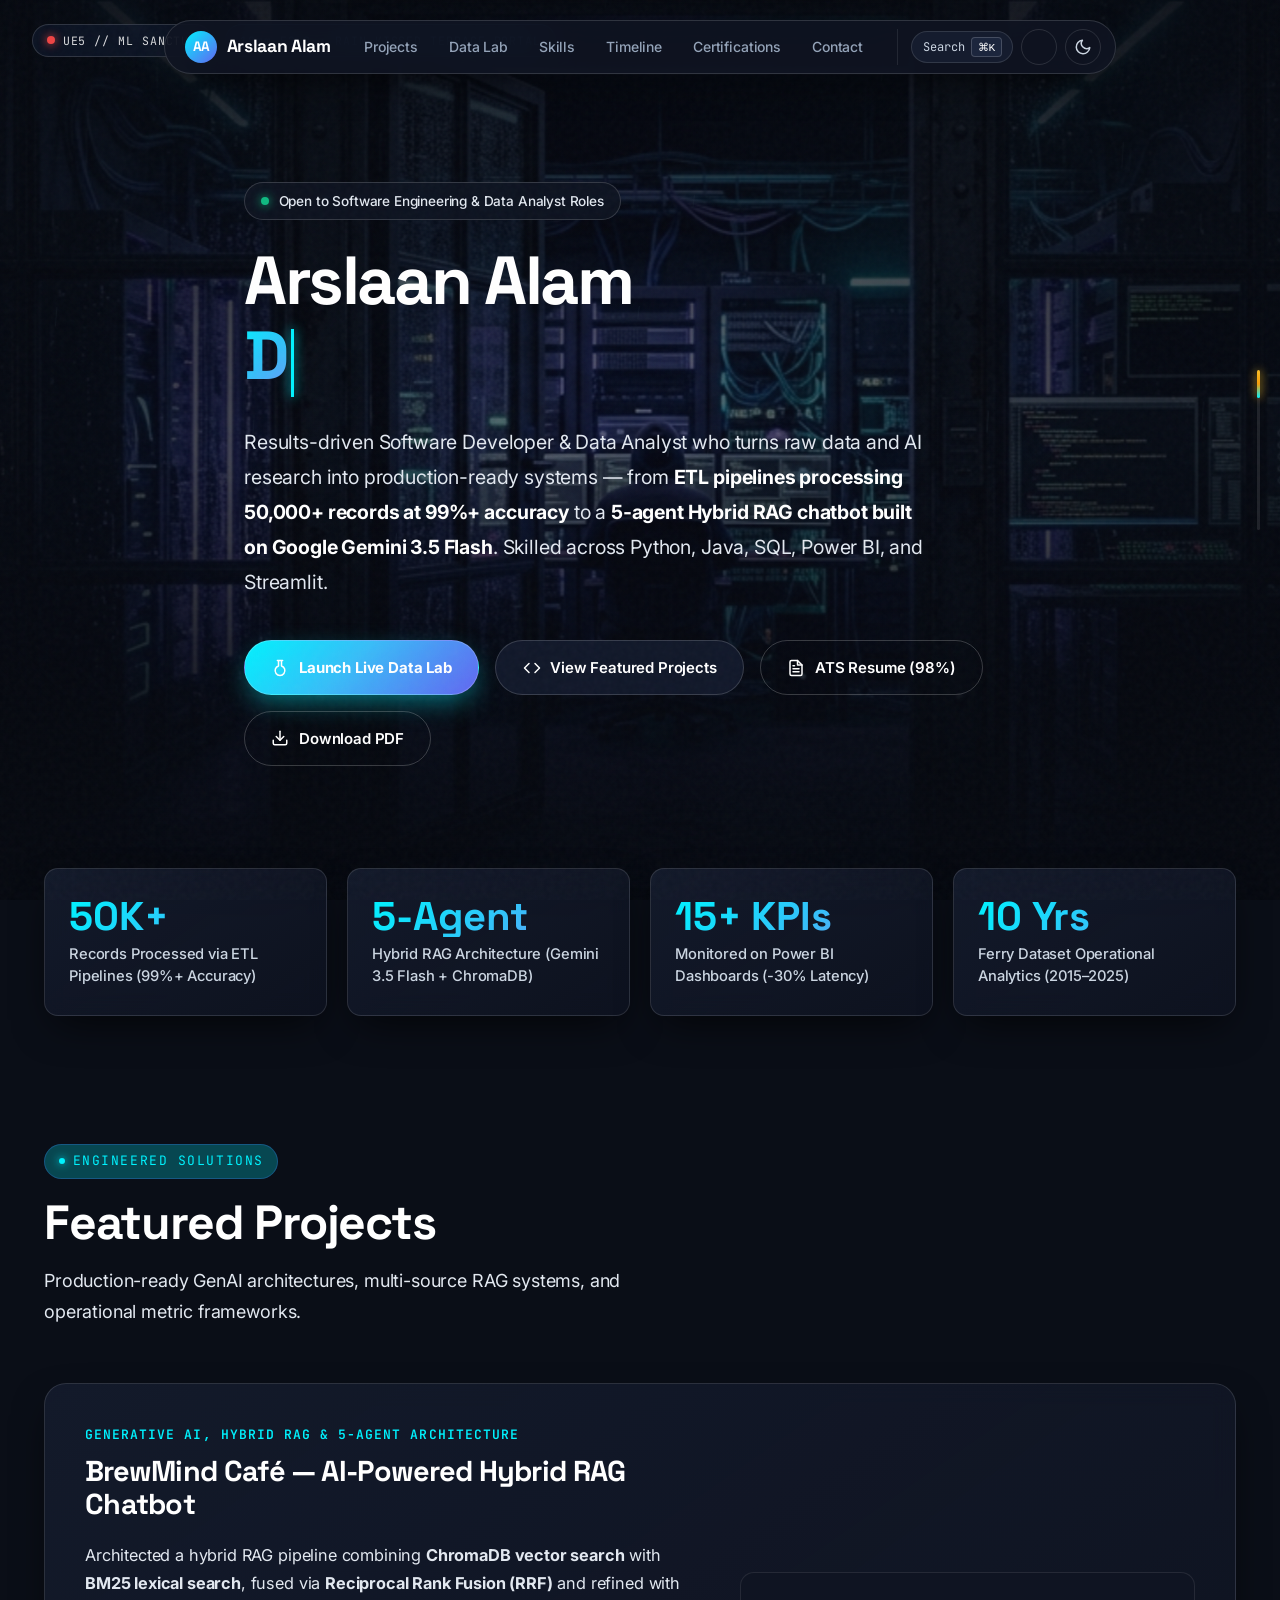
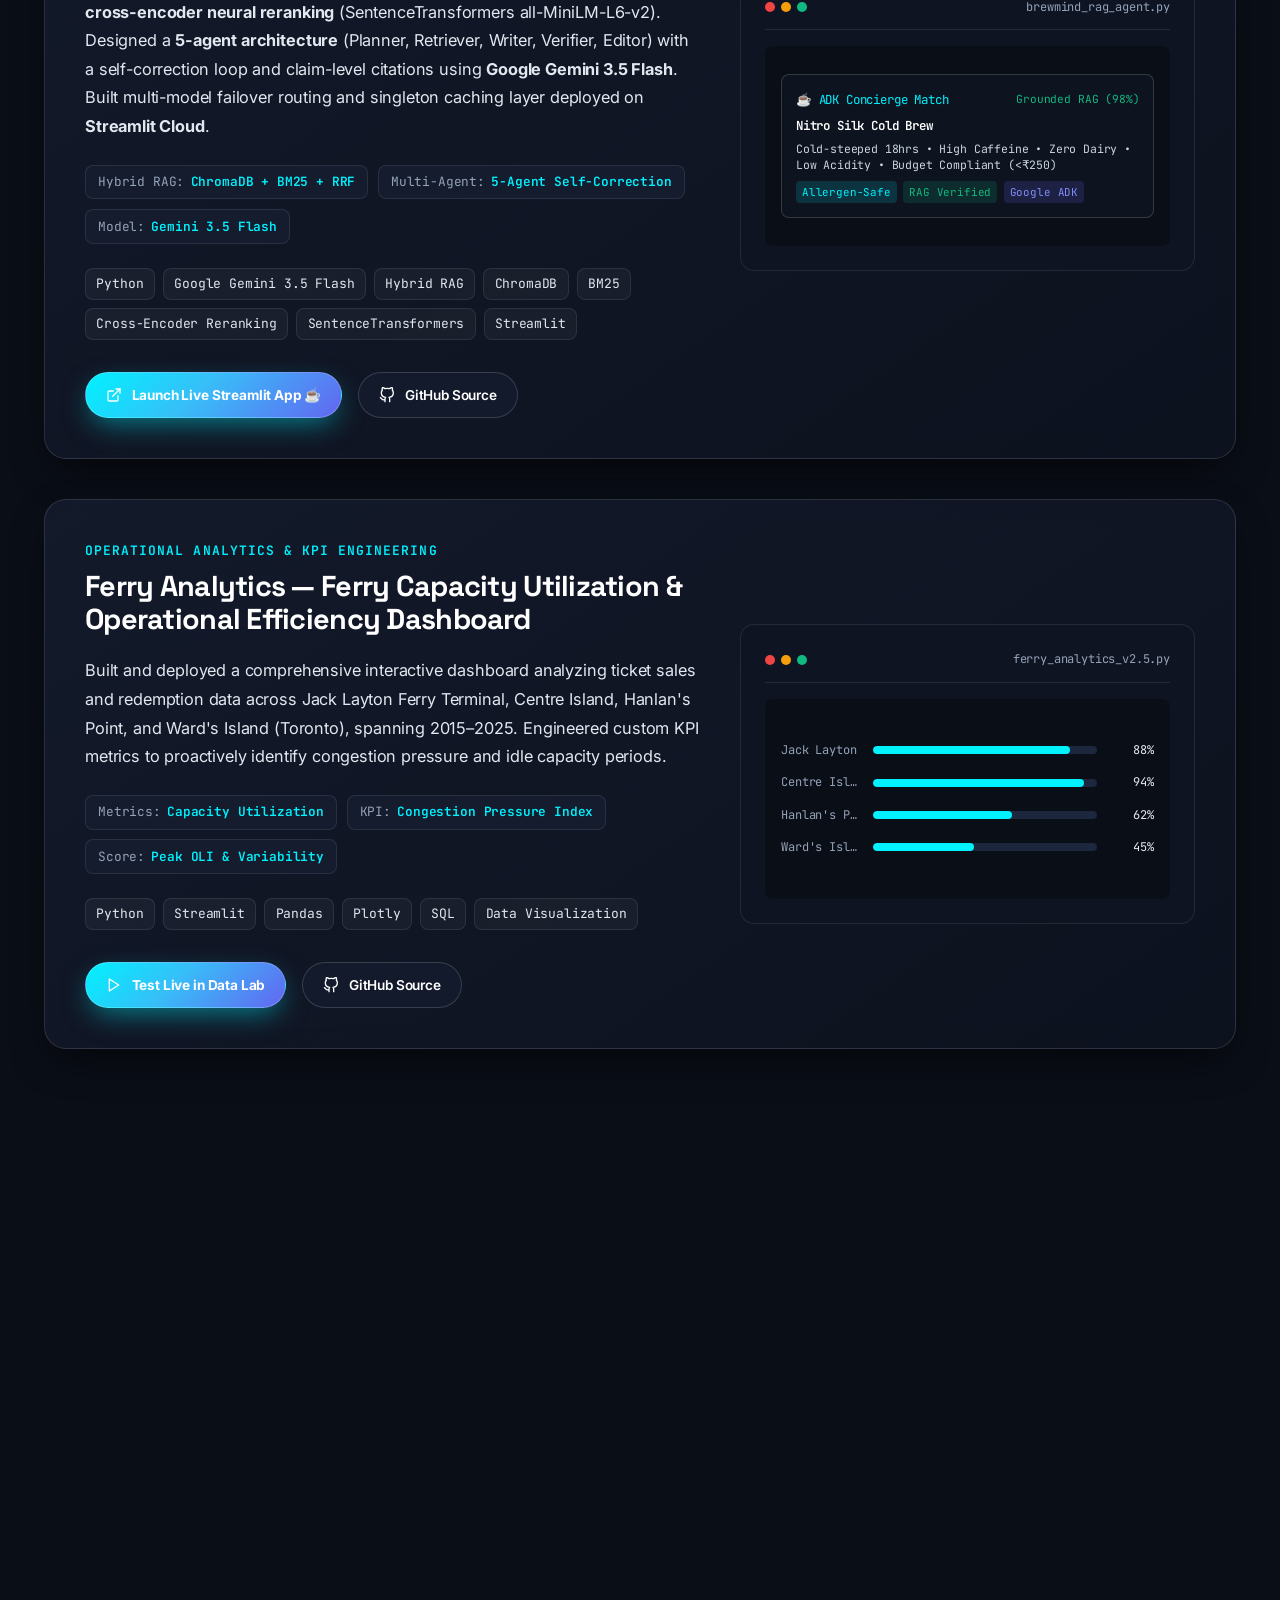
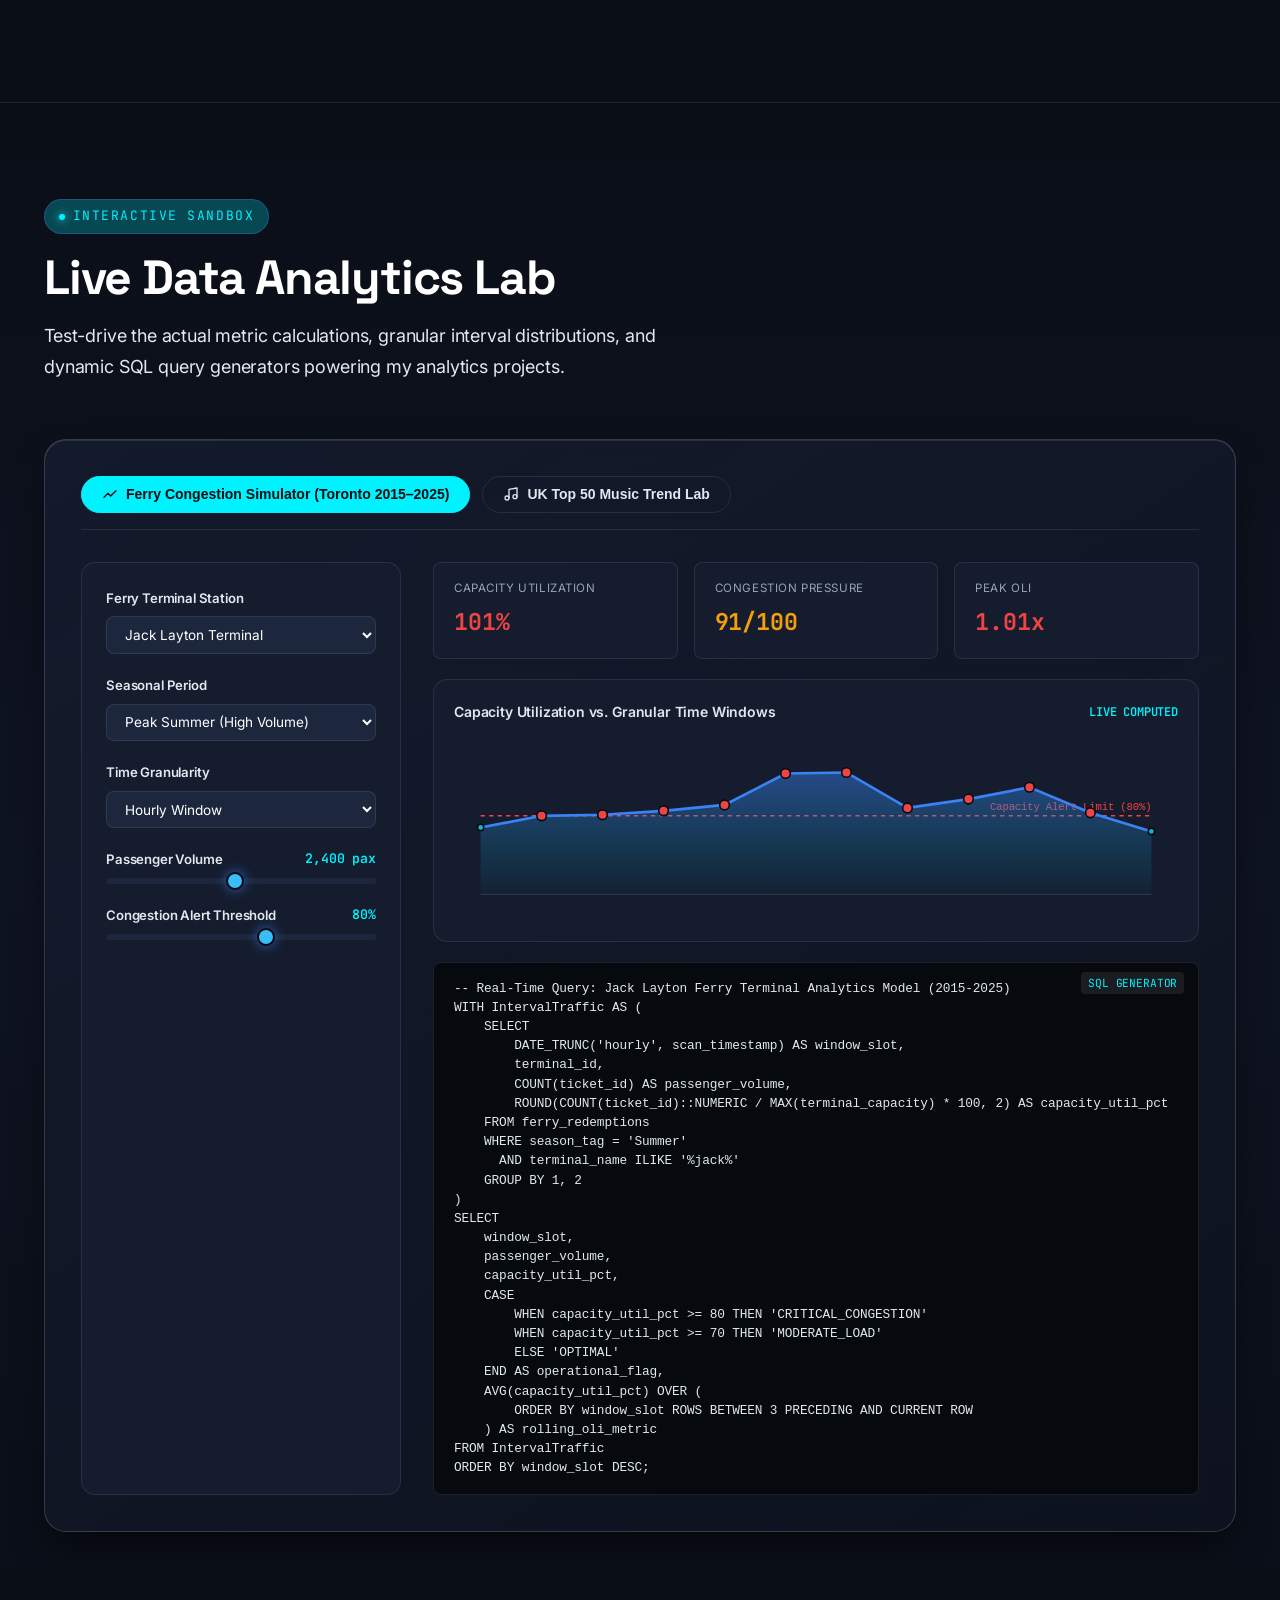
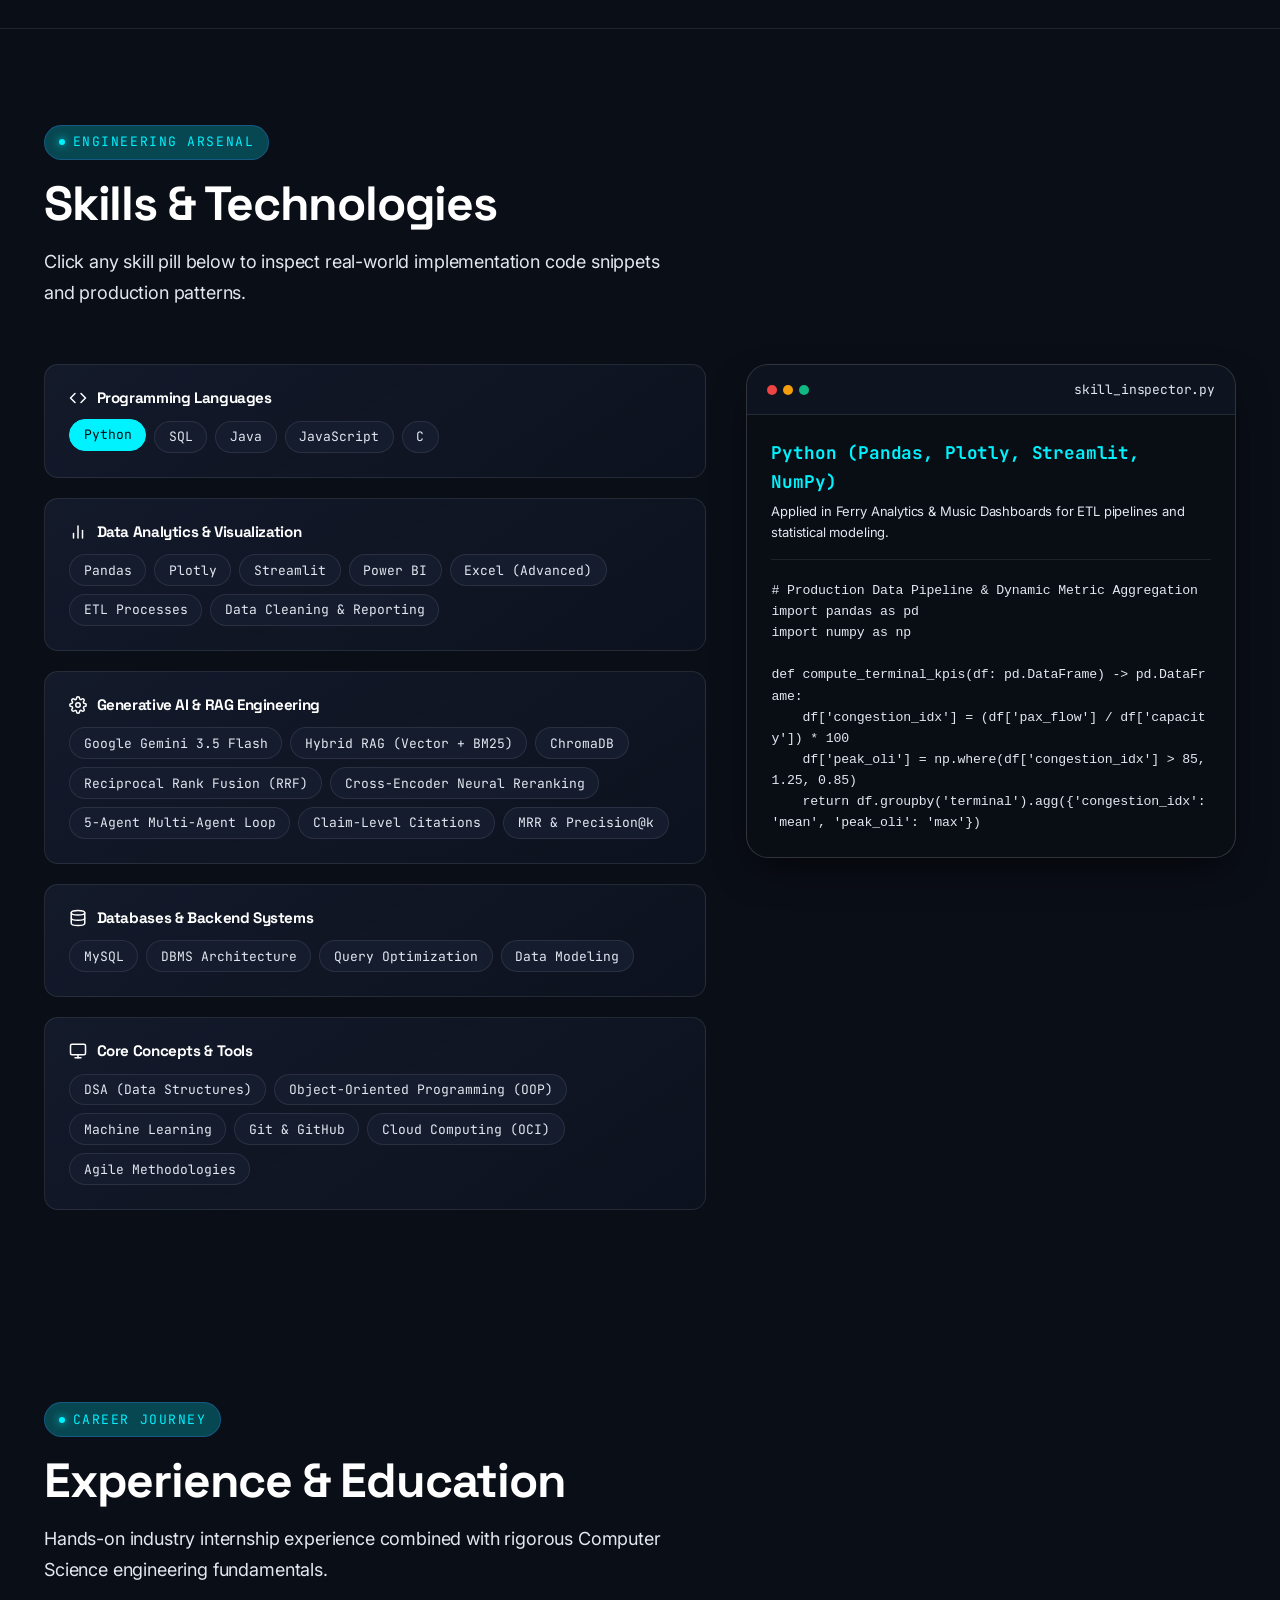
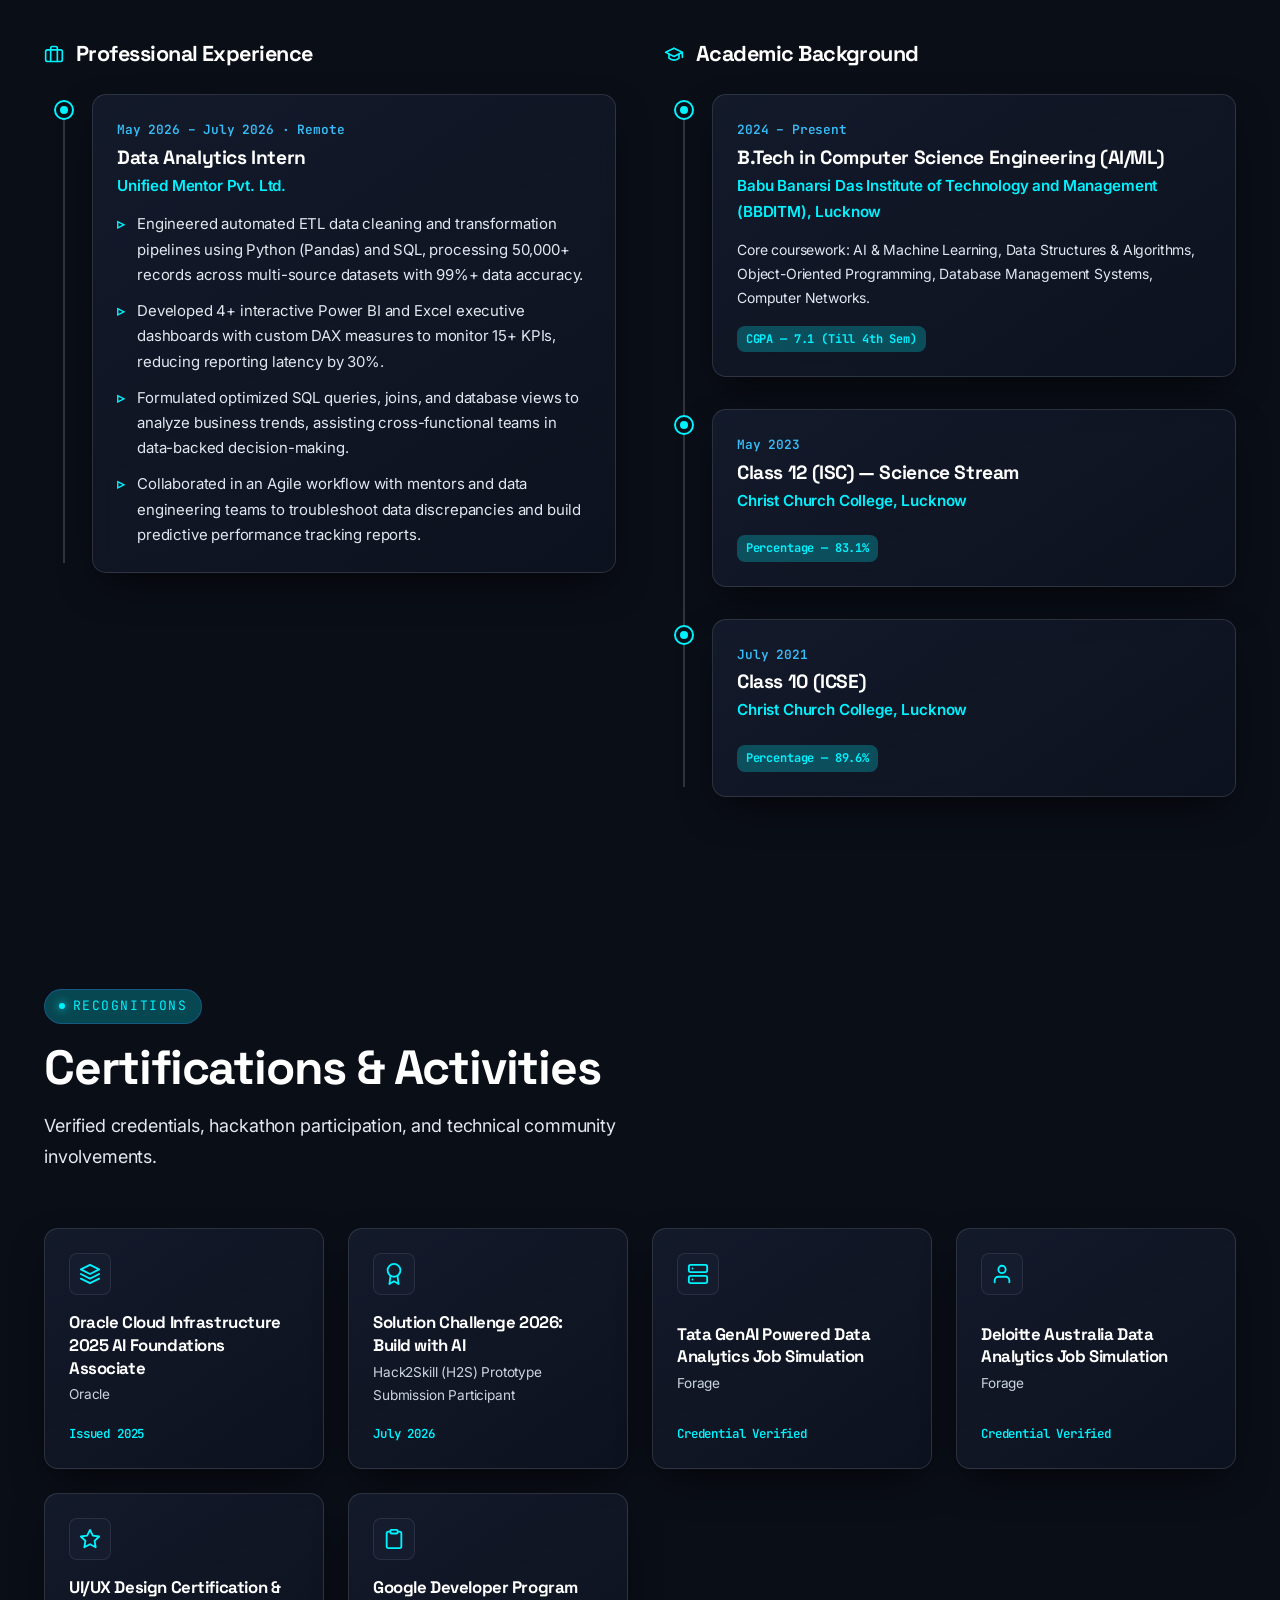
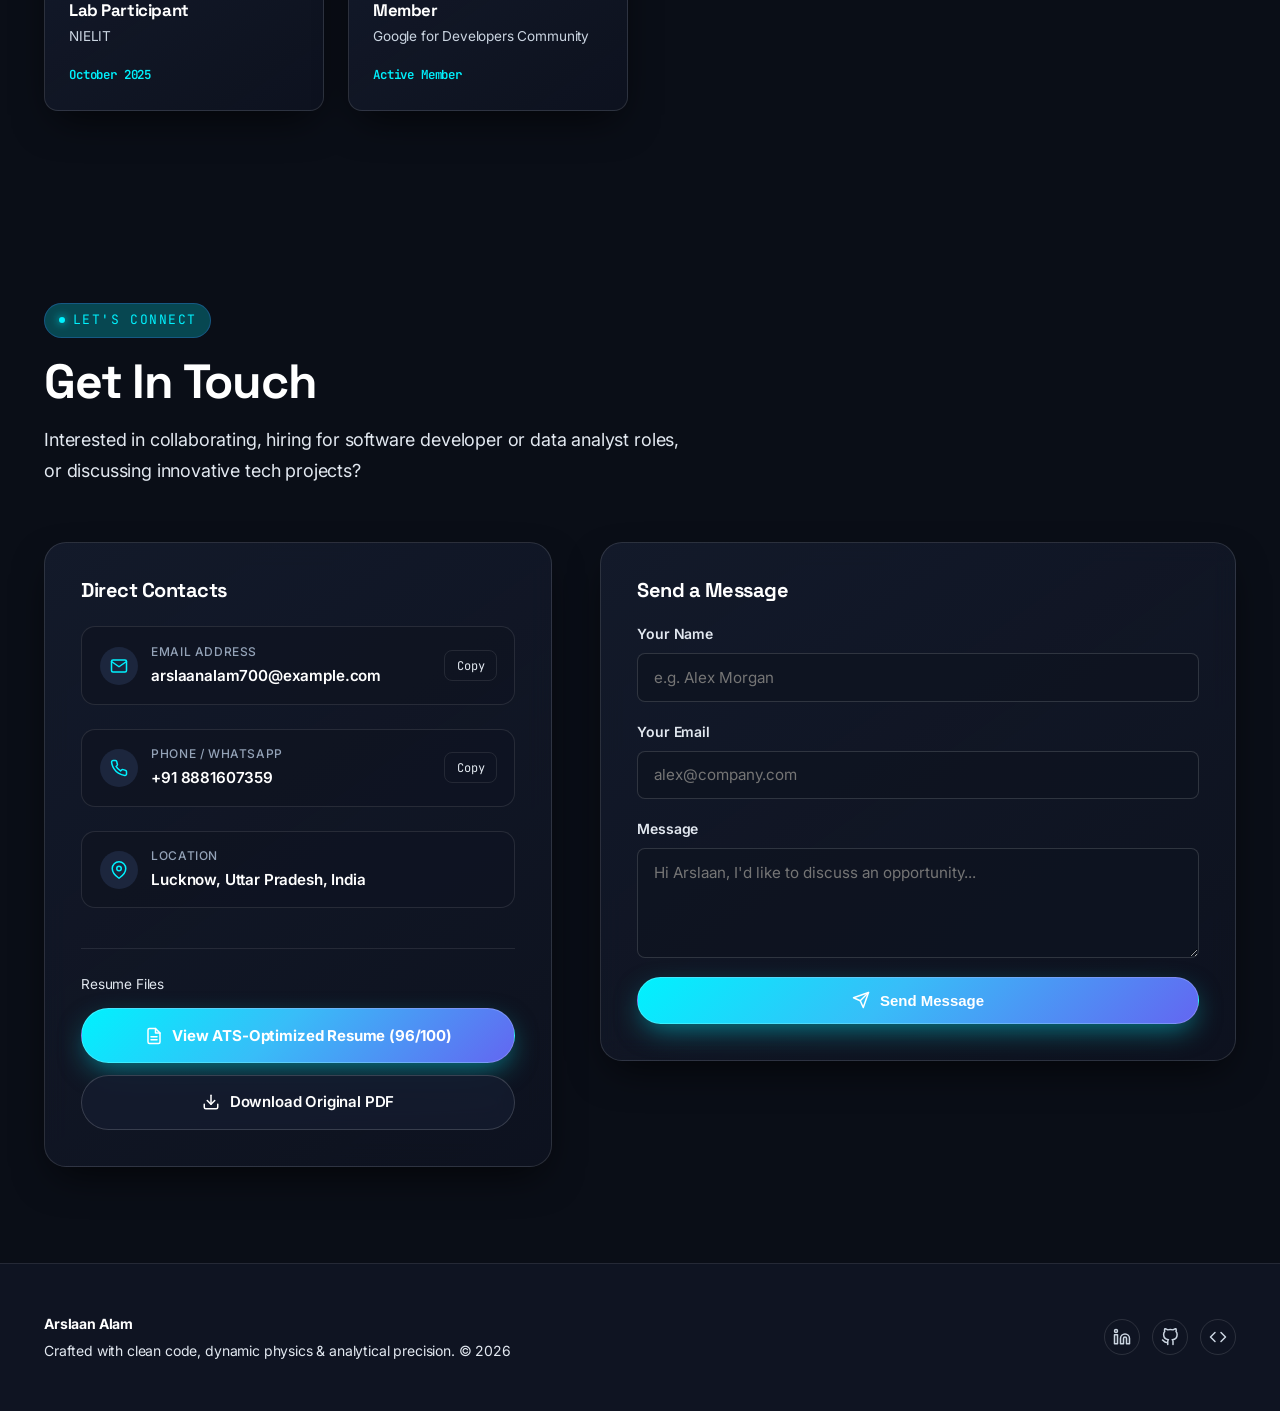
==== index.html @ f2d5d4b6 "portfolio" ====
<!DOCTYPE html>
<html lang="en" data-theme="dark">
<head>
  <meta charset="UTF-8">
  <meta name="viewport" content="width=device-width, initial-scale=1.0">
  
  <!-- SEO & Social Meta Tags -->
  <title>Arslaan Alam | Software Developer & Data Analyst (AI/ML)</title>
  <meta name="description" content="Portfolio of Arslaan Alam - Software Developer and Data Analyst specializing in Python, SQL, Java, AI/ML, and interactive data visualization dashboards.">
  <meta name="keywords" content="Arslaan Alam, Software Developer, Data Analyst, Python, SQL, Java, Power BI, Streamlit, Ferry Analytics, Lucknow">
  <meta name="author" content="Arslaan Alam">

  <!-- Open Graph -->
  <meta property="og:title" content="Arslaan Alam | Software Developer & Data Analyst">
  <meta property="og:description" content="Explore interactive dashboards, real-world data analytics simulations, and software engineering projects by Arslaan Alam.">
  <meta property="og:type" content="website">

  <!-- Favicon Icon -->
  <link rel="icon" href="data:image/svg+xml,<svg xmlns='http://www.w3.org/2000/svg' viewBox='0 0 100 100'><text y='.9em' font-size='90'>⚡</text></svg>">

  <!-- Cache-Busted Stylesheet -->
  <link rel="stylesheet" href="style.css?v=20260902_aurora_99">
  
  <!-- Direct Inline Theme Guarantee (Bypasses all browser caching) -->
  <style id="portfolio-master-theme">
    @import url('https://fonts.googleapis.com/css2?family=Inter:wght@300;400;500;600;700;800&family=JetBrains+Mono:wght@400;500;600;700&family=Plus+Jakarta+Sans:wght@400;500;600;700;800&family=Space+Grotesk:wght@500;600;700;800&display=swap');

    /* === SHARED TYPOGRAPHY & TRANSITIONS === */
    body {
      font-family: 'Inter', 'Plus Jakarta Sans', -apple-system, BlinkMacSystemFont, sans-serif;
      transition: background-color 0.3s ease, color 0.3s ease;
    }
    h1, h2, h3, h4, h5, h6, .nav-brand {
      font-family: 'Space Grotesk', 'Plus Jakarta Sans', sans-serif;
    }

    /* === 🌙 DARK THEME (Default) === */
    html:not([data-theme="light"]),
    [data-theme="dark"] {
      --bg-primary: #0a0e17;
      --bg-secondary: #0f1422;
      --bg-tertiary: #151c2e;
      --bg-elevated: #1c263d;
      --border-subtle: rgba(255, 255, 255, 0.09);
      --border-medium: rgba(255, 255, 255, 0.16);
      --border-bright: rgba(0, 242, 254, 0.45);
      --text-primary: #ffffff;
      --text-secondary: #e2e8f0;
      --text-muted: #94a3b8;
      --accent-amber: #00f2fe;
      --accent-gold: #38bdf8;
      --accent-cyan: #00f2fe;
    }

    html:not([data-theme="light"]) body,
    [data-theme="dark"] body {
      background-color: #0a0e17;
      background-image: 
        radial-gradient(ellipse 90% 60% at 50% -10%, rgba(99, 102, 241, 0.22), transparent 70%),
        radial-gradient(ellipse 70% 50% at 100% 30%, rgba(0, 242, 254, 0.16), transparent 60%),
        radial-gradient(ellipse 60% 50% at 0% 70%, rgba(56, 189, 248, 0.14), transparent 60%);
      background-attachment: fixed;
      color: #e2e8f0;
    }

    html:not([data-theme="light"]) h1, html:not([data-theme="light"]) h2, html:not([data-theme="light"]) h3,
    html:not([data-theme="light"]) h4, html:not([data-theme="light"]) h5, html:not([data-theme="light"]) h6,
    [data-theme="dark"] h1, [data-theme="dark"] h2, [data-theme="dark"] h3,
    [data-theme="dark"] h4, [data-theme="dark"] h5, [data-theme="dark"] h6 {
      color: #ffffff;
    }

    html:not([data-theme="light"]) .hero-name, [data-theme="dark"] .hero-name { color: #ffffff; }
    html:not([data-theme="light"]) .hero-description, [data-theme="dark"] .hero-description { color: #e2e8f0; }
    html:not([data-theme="light"]) .hero-description strong, [data-theme="dark"] .hero-description strong { color: #ffffff; }

    /* Dark Toolbar */
    html:not([data-theme="light"]) .nav-dock,
    [data-theme="dark"] .nav-dock {
      background: rgba(15, 20, 34, 0.88);
      border: 1px solid rgba(255, 255, 255, 0.14);
      box-shadow: 0 15px 35px -10px rgba(0, 0, 0, 0.6);
    }
    html:not([data-theme="light"]) .nav-brand, [data-theme="dark"] .nav-brand { color: #ffffff; }
    html:not([data-theme="light"]) .brand-avatar, [data-theme="dark"] .brand-avatar {
      background: linear-gradient(135deg, #00f2fe, #6366f1);
      color: #ffffff;
    }
    html:not([data-theme="light"]) .nav-link, [data-theme="dark"] .nav-link { color: #94a3b8; }
    html:not([data-theme="light"]) .nav-link:hover, html:not([data-theme="light"]) .nav-link.active,
    [data-theme="dark"] .nav-link:hover, [data-theme="dark"] .nav-link.active {
      color: #ffffff;
      background: rgba(255, 255, 255, 0.09);
    }
    html:not([data-theme="light"]) .icon-btn, [data-theme="dark"] .icon-btn {
      color: #cbd5e1;
      border-color: rgba(255, 255, 255, 0.12);
      background: transparent;
    }
    html:not([data-theme="light"]) .icon-btn:hover, [data-theme="dark"] .icon-btn:hover {
      background: #1c263d;
      color: #00f2fe;
      border-color: #00f2fe;
    }
    html:not([data-theme="light"]) .cmd-badge-btn, [data-theme="dark"] .cmd-badge-btn {
      background: #151c2e;
      border-color: rgba(255, 255, 255, 0.12);
      color: #cbd5e1;
    }
    html:not([data-theme="light"]) .cmd-badge-btn kbd, [data-theme="dark"] .cmd-badge-btn kbd {
      background: #1c263d;
      border-color: rgba(255, 255, 255, 0.18);
      color: #ffffff;
    }

    /* Dark Components */
    html:not([data-theme="light"]) .project-card, [data-theme="dark"] .project-card,
    html:not([data-theme="light"]) .stat-card, [data-theme="dark"] .stat-card,
    html:not([data-theme="light"]) .timeline-card, [data-theme="dark"] .timeline-card,
    html:not([data-theme="light"]) .cert-card, [data-theme="dark"] .cert-card,
    html:not([data-theme="light"]) .contact-info-card, [data-theme="dark"] .contact-info-card,
    html:not([data-theme="light"]) .contact-form-card, [data-theme="dark"] .contact-form-card {
      background: linear-gradient(145deg, rgba(21, 28, 46, 0.85) 0%, rgba(15, 20, 34, 0.72) 100%);
      border: 1px solid rgba(255, 255, 255, 0.12);
      box-shadow: 0 16px 40px -12px rgba(0, 0, 0, 0.75);
    }
    html:not([data-theme="light"]) .project-title, [data-theme="dark"] .project-title { color: #ffffff; }
    html:not([data-theme="light"]) .project-desc, [data-theme="dark"] .project-desc { color: #e2e8f0; }
    html:not([data-theme="light"]) .btn-secondary, [data-theme="dark"] .btn-secondary {
      background: rgba(21, 28, 46, 0.85);
      color: #ffffff;
      border: 1px solid rgba(255, 255, 255, 0.16);
    }
    html:not([data-theme="light"]) .btn-outline, [data-theme="dark"] .btn-outline {
      background: transparent;
      color: #ffffff;
      border: 1px solid rgba(255, 255, 255, 0.2);
    }

    /* === ☀️ LIGHT THEME (Pristine Swiss Tech Studio) === */
    [data-theme="light"] {
      --bg-primary: #f8fafc;
      --bg-secondary: #ffffff;
      --bg-tertiary: #f1f5f9;
      --bg-elevated: #e2e8f0;
      --border-subtle: rgba(15, 23, 42, 0.08);
      --border-medium: rgba(15, 23, 42, 0.14);
      --border-bright: rgba(2, 132, 199, 0.45);
      --text-primary: #0f172a;
      --text-secondary: #334155;
      --text-muted: #64748b;
      --accent-amber: #0284c7;
      --accent-gold: #0369a1;
      --accent-cyan: #0284c7;
    }

    [data-theme="light"] body {
      background-color: #f8fafc !important;
      background-image: 
        radial-gradient(ellipse 90% 60% at 50% -10%, rgba(14, 165, 233, 0.09), transparent 70%),
        radial-gradient(ellipse 70% 50% at 100% 30%, rgba(99, 102, 241, 0.07), transparent 60%),
        radial-gradient(ellipse 60% 50% at 0% 70%, rgba(2, 132, 199, 0.06), transparent 60%) !important;
      background-attachment: fixed !important;
      color: #334155 !important;
    }

    [data-theme="light"] h1, [data-theme="light"] h2, [data-theme="light"] h3,
    [data-theme="light"] h4, [data-theme="light"] h5, [data-theme="light"] h6 {
      color: #0f172a !important;
    }

    [data-theme="light"] .hero-name { color: #0f172a !important; }
    [data-theme="light"] .hero-description { color: #334155 !important; }
    [data-theme="light"] .hero-description strong { color: #0f172a !important; }

    /* Light Mode Toolbar (Navigation Dock) */
    [data-theme="light"] .nav-dock {
      background: rgba(255, 255, 255, 0.94) !important;
      backdrop-filter: blur(20px) !important;
      -webkit-backdrop-filter: blur(20px) !important;
      border: 1px solid rgba(15, 23, 42, 0.12) !important;
      box-shadow: 0 10px 30px -5px rgba(15, 23, 42, 0.12) !important;
    }
    [data-theme="light"] .nav-brand {
      color: #0f172a !important;
    }
    [data-theme="light"] .brand-avatar {
      background: linear-gradient(135deg, #0284c7, #2563eb) !important;
      color: #ffffff !important;
    }
    [data-theme="light"] .nav-link {
      color: #475569 !important;
    }
    [data-theme="light"] .nav-link:hover,
    [data-theme="light"] .nav-link.active {
      color: #0284c7 !important;
      background: rgba(2, 132, 199, 0.09) !important;
    }
    [data-theme="light"] .icon-btn {
      color: #334155 !important;
      background: #ffffff !important;
      border: 1px solid rgba(15, 23, 42, 0.14) !important;
    }
    [data-theme="light"] .icon-btn:hover {
      background: #f1f5f9 !important;
      color: #0284c7 !important;
      border-color: #0284c7 !important;
    }
    [data-theme="light"] .cmd-badge-btn {
      background: #f1f5f9 !important;
      border: 1px solid rgba(15, 23, 42, 0.14) !important;
      color: #334155 !important;
    }
    [data-theme="light"] .cmd-badge-btn kbd {
      background: #ffffff !important;
      border: 1px solid rgba(15, 23, 42, 0.18) !important;
      color: #0f172a !important;
    }
    [data-theme="light"] .cmd-badge-btn:hover {
      color: #0284c7 !important;
      border-color: #0284c7 !important;
    }

    /* Light Mode Cards */
    [data-theme="light"] .project-card,
    [data-theme="light"] .stat-card,
    [data-theme="light"] .timeline-card,
    [data-theme="light"] .cert-card,
    [data-theme="light"] .contact-info-card,
    [data-theme="light"] .contact-form-card {
      background: #ffffff !important;
      border: 1px solid rgba(15, 23, 42, 0.1) !important;
      box-shadow: 0 10px 30px -8px rgba(15, 23, 42, 0.07) !important;
    }
    [data-theme="light"] .project-card:hover {
      border-color: rgba(2, 132, 199, 0.5) !important;
      box-shadow: 0 16px 36px -8px rgba(2, 132, 199, 0.15) !important;
    }
    [data-theme="light"] .project-title,
    [data-theme="light"] .timeline-role,
    [data-theme="light"] .cert-title,
    [data-theme="light"] .direct-value {
      color: #0f172a !important;
    }
    [data-theme="light"] .project-desc,
    [data-theme="light"] .timeline-bullets li,
    [data-theme="light"] .section-subtitle,
    [data-theme="light"] .stat-label,
    [data-theme="light"] .cert-issuer,
    [data-theme="light"] .form-label {
      color: #334155 !important;
    }
    [data-theme="light"] .project-category,
    [data-theme="light"] .timeline-org,
    [data-theme="light"] .cert-date {
      color: #0284c7 !important;
    }
    [data-theme="light"] .metric-chip {
      background: #f1f5f9 !important;
      border: 1px solid rgba(15, 23, 42, 0.1) !important;
      color: #0f172a !important;
    }
    [data-theme="light"] .metric-chip span.label { color: #64748b !important; }
    [data-theme="light"] .metric-chip span.val { color: #0284c7 !important; }
    [data-theme="light"] .tech-tag {
      background: #f1f5f9 !important;
      border: 1px solid rgba(15, 23, 42, 0.12) !important;
      color: #334155 !important;
    }
    [data-theme="light"] .section-tag {
      color: #0284c7 !important;
      background: rgba(2, 132, 199, 0.1) !important;
      border: 1px solid rgba(2, 132, 199, 0.3) !important;
    }
    [data-theme="light"] .section-tag::before {
      background-color: #0284c7 !important;
      box-shadow: 0 0 8px #0284c7 !important;
    }
    [data-theme="light"] .btn-secondary {
      background: #ffffff !important;
      color: #0f172a !important;
      border: 1px solid rgba(15, 23, 42, 0.16) !important;
    }
    [data-theme="light"] .btn-secondary:hover {
      background: #f1f5f9 !important;
      border-color: #0284c7 !important;
    }
    [data-theme="light"] .btn-outline {
      background: transparent !important;
      color: #0f172a !important;
      border: 1px solid rgba(15, 23, 42, 0.2) !important;
    }
    [data-theme="light"] .btn-outline:hover {
      background: rgba(15, 23, 42, 0.05) !important;
      border-color: #0284c7 !important;
      color: #0284c7 !important;
    }
    [data-theme="light"] .contact-direct-item {
      background: #f8fafc !important;
      border: 1px solid rgba(15, 23, 42, 0.1) !important;
    }
    [data-theme="light"] .form-input,
    [data-theme="light"] .form-textarea {
      background: #f8fafc !important;
      border: 1px solid rgba(15, 23, 42, 0.15) !important;
      color: #0f172a !important;
    }
    [data-theme="light"] .form-input:focus,
    [data-theme="light"] .form-textarea:focus {
      border-color: #0284c7 !important;
      box-shadow: 0 0 15px rgba(2, 132, 199, 0.2) !important;
    }
    [data-theme="light"] .copy-btn {
      background: transparent !important;
      border: 1px solid rgba(15, 23, 42, 0.15) !important;
      color: #334155 !important;
    }
    [data-theme="light"] .copy-btn:hover {
      color: #0284c7 !important;
      border-color: #0284c7 !important;
    }

    /* Common elements */
    .hero-role-wrapper {
      background: linear-gradient(135deg, #00f2fe 0%, #38bdf8 50%, #818cf8 100%) !important;
      -webkit-background-clip: text !important;
      -webkit-text-fill-color: transparent !important;
      color: transparent !important;
    }
    .role-typing-cursor {
      background-color: #00f2fe !important;
      box-shadow: 0 0 12px #00f2fe !important;
    }
    .btn-primary {
      background: linear-gradient(135deg, #00f2fe 0%, #38bdf8 45%, #6366f1 100%) !important;
      color: #ffffff !important;
      border: 1px solid rgba(255, 255, 255, 0.2) !important;
      box-shadow: 0 10px 28px -6px rgba(0, 242, 254, 0.5) !important;
    }
    .btn-primary:hover {
      background: linear-gradient(135deg, #00d2de 0%, #0284c7 45%, #4f46e5 100%) !important;
      color: #ffffff !important;
    }
    .stat-number {
      background: linear-gradient(135deg, #00f2fe 0%, #38bdf8 60%, #818cf8 100%) !important;
      -webkit-background-clip: text !important;
      -webkit-text-fill-color: transparent !important;
    }

    /* === 🚁 CINEMATIC FPV DRONE CONTINUOUS TRACKING SHOT STAGE (16:9 8K ARCHITECTURAL DIGEST STUDIO) === */
    .drone-camera-stage {
      position: fixed;
      top: 0;
      left: 0;
      width: 100vw;
      height: 100vh;
      pointer-events: none;
      z-index: 0;
      overflow: hidden;
      perspective: 1200px;
      background-color: #080c14;
    }

    .drone-camera-rig {
      position: absolute;
      top: -5%;
      left: -5%;
      width: 110%;
      height: 110%;
      transform-style: preserve-3d;
      will-change: transform;
      transition: transform 0.12s cubic-bezier(0.1, 0.9, 0.2, 1);
    }

    .drone-shot-plane {
      position: absolute;
      inset: 0;
      background-size: cover;
      background-position: center center;
      background-repeat: no-repeat;
      will-change: transform, opacity;
      backface-visibility: hidden;
      transition: opacity 0.35s ease-out;
    }

    /* Shot 1: Dark rain-kissed penthouse deck looking through open industrial steel portal */
    .drone-shot-1 {
      background-image: url('ml_sanctum_1.jpg');
      opacity: 1;
      z-index: 1;
      transform-origin: center center;
      transform: scale(1.0);
    }

    /* Shot 2: Gliding down center of ML workspace past server racks & wet floor reflections */
    .drone-shot-2 {
      background-image: url('ml_sanctum_2.jpg');
      opacity: 0;
      z-index: 2;
      transform-origin: center center;
      transform: scale(0.95);
    }

    /* Shot 3: Decelerating framing triple-monitor PyTorch loss curves & liquid-cooled GPU rig */
    .drone-shot-3 {
      background-image: url('ml_sanctum_3.jpg');
      opacity: 0;
      z-index: 3;
      transform-origin: center 52%;
      transform: scale(0.93);
    }

    #live-bg-canvas {
      position: absolute;
      top: 0;
      left: 0;
      width: 100%;
      height: 100%;
      z-index: 4;
      pointer-events: none;
    }

    /* UI/UX Moody Dark-Mode Scrim with Subtle Indigo Rim Lighting */
    .drone-lighting-scrim {
      position: absolute;
      inset: 0;
      z-index: 5;
      background: 
        radial-gradient(ellipse 88% 72% at 50% 45%, rgba(6, 9, 16, 0.54) 0%, rgba(6, 9, 16, 0.85) 65%, #060910 100%),
        linear-gradient(180deg, rgba(6, 9, 16, 0.42) 0%, rgba(99, 102, 241, 0.05) 50%, rgba(6, 9, 16, 0.88) 100%);
      pointer-events: none;
    }

    /* UI/UX Cinematic Camera HUD Overlay */
    .drone-cinema-hud {
      position: absolute;
      top: 1.5rem;
      left: 2rem;
      z-index: 6;
      display: flex;
      align-items: center;
      gap: 0.85rem;
      font-family: var(--font-mono, monospace);
      font-size: 0.72rem;
      color: rgba(255, 255, 255, 0.85);
      letter-spacing: 0.08em;
      pointer-events: none;
    }

    .drone-hud-badge {
      display: inline-flex;
      align-items: center;
      gap: 0.5rem;
      background: rgba(15, 23, 42, 0.7);
      backdrop-filter: blur(12px);
      -webkit-backdrop-filter: blur(12px);
      border: 1px solid rgba(255, 255, 255, 0.14);
      padding: 0.35rem 0.85rem;
      border-radius: 999px;
    }

    .drone-rec-dot {
      width: 8px;
      height: 8px;
      border-radius: 50%;
      background: #ef4444;
      box-shadow: 0 0 10px #ef4444;
      animation: droneRecBlink 1.4s infinite;
    }

    @keyframes droneRecBlink {
      0%, 100% { opacity: 1; }
      50% { opacity: 0.25; }
    }

    .drone-hud-lens {
      color: #38bdf8;
      background: rgba(15, 23, 42, 0.6);
      backdrop-filter: blur(10px);
      -webkit-backdrop-filter: blur(10px);
      border: 1px solid rgba(56, 189, 248, 0.25);
      padding: 0.35rem 0.85rem;
      border-radius: 999px;
    }

    @media (max-width: 820px) {
      .drone-cinema-hud {
        display: none;
      }
    }

    /* UI/UX Floating Flight Trajectory Radar & Scroll HUD */
    .scroll-hud-track {
      position: fixed;
      right: 1.25rem;
      top: 50%;
      transform: translateY(-50%);
      width: 3px;
      height: 160px;
      background: rgba(255, 255, 255, 0.1);
      border-radius: 999px;
      z-index: 998;
      pointer-events: none;
      display: flex;
      flex-direction: column;
      align-items: center;
    }

    .scroll-hud-indicator {
      width: 100%;
      height: 0%;
      background: linear-gradient(to bottom, #fbbf24, #f59e0b, #00f2fe);
      border-radius: 999px;
      box-shadow: 0 0 10px #fbbf24;
      transition: height 0.1s linear;
    }

    /* Light Mode Overrides for Drone Stage */
    [data-theme="light"] .drone-camera-stage {
      background-color: #f8fafc !important;
    }
    [data-theme="light"] .drone-lighting-scrim {
      background: 
        radial-gradient(ellipse 85% 70% at 50% 45%, rgba(248, 250, 252, 0.75) 0%, rgba(248, 250, 252, 0.94) 65%, #f8fafc 100%),
        linear-gradient(180deg, rgba(248, 250, 252, 0.6) 0%, rgba(2, 132, 199, 0.04) 50%, rgba(248, 250, 252, 0.9) 100%) !important;
    }
    [data-theme="light"] .drone-hud-badge {
      background: rgba(255, 255, 255, 0.88) !important;
      border-color: rgba(15, 23, 42, 0.12) !important;
      color: #0f172a !important;
    }
    [data-theme="light"] .drone-hud-lens {
      background: rgba(255, 255, 255, 0.88) !important;
      border-color: rgba(2, 132, 199, 0.3) !important;
      color: #0284c7 !important;
    }
    [data-theme="light"] .scroll-hud-track {
      background: rgba(15, 23, 42, 0.12) !important;
    }
    [data-theme="light"] .scroll-hud-indicator {
      background: linear-gradient(to bottom, #d97706, #0284c7) !important;
      box-shadow: 0 0 8px rgba(2, 132, 199, 0.5) !important;
    }
  </style>
</head>
<body>

  <!-- Subtle Ambient Noise Texture -->
  <div class="noise-overlay"></div>

  <!-- === 🚁 CINEMATIC UE5 ML SANCTUM TRACKING SHOT (RAIN TERRACE ➔ TRIPLE-MONITOR PYTORCH RIG) === -->
  <div class="drone-camera-stage" id="drone-stage" aria-hidden="true">
    <!-- Camera Viewport Container with 3D Perspective & Gimbal Tilt -->
    <div class="drone-camera-rig" id="drone-rig">
      <!-- Shot 1: Dark rain-kissed penthouse terrace looking through open industrial steel portal -->
      <div class="drone-shot-plane drone-shot-1" id="drone-shot-1"></div>

      <!-- Shot 2: Gliding down center of ML workspace past server racks & floor reflections -->
      <div class="drone-shot-plane drone-shot-2" id="drone-shot-2"></div>

      <!-- Shot 3: Decelerating framing triple-monitor PyTorch loss curves & liquid-cooled GPU rig -->
      <div class="drone-shot-plane drone-shot-3" id="drone-shot-3"></div>

      <!-- Atmospheric Ambient Rain Streaks & Indigo/Amber Light Motes Canvas -->
      <canvas id="live-bg-canvas"></canvas>
    </div>

    <!-- UI/UX Moody Dark-Mode Scrim with Subtle Indigo Rim Lighting -->
    <div class="drone-lighting-scrim"></div>

    <!-- UI/UX Cinematic Camera HUD Overlay -->
    <div class="drone-cinema-hud">
      <div class="drone-hud-badge">
        <span class="drone-rec-dot"></span>
        <span class="drone-rec-text">UE5 // ML SANCTUM</span>
      </div>
      <div class="drone-hud-lens" id="drone-hud-lens">18mm F2.0 • RAIN-KISSED TERRACE PORTAL</div>
    </div>
  </div>

  <!-- UI/UX Floating Flight Trajectory Radar & Scroll HUD -->
  <div class="scroll-hud-track" aria-hidden="true">
    <div class="scroll-hud-indicator" id="scroll-hud-indicator"></div>
  </div>

  <!-- Custom Magnetic Cursor (Desktop) -->
  <div class="custom-cursor" id="custom-cursor"></div>
  <div class="custom-cursor-dot" id="custom-cursor-dot"></div>

  <!-- Floating Navigation Dock -->
  <header class="site-header">
    <nav class="nav-dock" aria-label="Main Navigation">
      <a href="#" class="nav-brand" title="Arslaan Alam Portfolio">
        <div class="brand-avatar">AA</div>
        <span>Arslaan Alam</span>
      </a>

      <ul class="nav-links">
        <li><a href="#projects" class="nav-link">Projects</a></li>
        <li><a href="#data-lab" class="nav-link">Data Lab</a></li>
        <li><a href="#skills" class="nav-link">Skills</a></li>
        <li><a href="#experience" class="nav-link">Timeline</a></li>
        <li><a href="#certifications" class="nav-link">Certifications</a></li>
        <li><a href="#contact" class="nav-link">Contact</a></li>
      </ul>

      <div class="nav-actions">
        <!-- Command Palette Trigger -->
        <button class="cmd-badge-btn" id="cmd-palette-btn" title="Open Command Palette (Ctrl+K)">
          <span>Search</span>
          <kbd>⌘K</kbd>
        </button>

        <!-- Audio Sound Toggle -->
        <button class="icon-btn" id="sound-toggle-btn" title="Toggle Tactile UI Audio Feedback" aria-label="Toggle Sound">
          <span id="sound-icon">
            <svg width="18" height="18" viewBox="0 0 24 24" fill="none" stroke="currentColor" stroke-width="2" stroke-linecap="round" stroke-linejoin="round">
              <polygon points="11 5 6 9 2 9 2 15 6 15 11 19 11 5"></polygon>
              <line x1="23" y1="9" x2="17" y2="15"></line>
              <line x1="17" y1="9" x2="23" y2="15"></line>
            </svg>
          </span>
        </button>

        <!-- Dark / Light Theme Toggle -->
        <button class="icon-btn" id="theme-toggle-btn" title="Toggle Dark/Light Mode" aria-label="Toggle Theme">
          <svg width="18" height="18" viewBox="0 0 24 24" fill="none" stroke="currentColor" stroke-width="2" stroke-linecap="round" stroke-linejoin="round">
            <path d="M21 12.79A9 9 0 1 1 11.21 3 7 7 0 0 0 21 12.79z"></path>
          </svg>
        </button>
      </div>
    </nav>
  </header>

  <!-- Hero Section with Dynamic Interactive Canvas -->
  <section class="hero-section" id="hero">

    <div class="container hero-content">
      <div class="status-badge reveal-init">
        <span class="status-dot"></span>
        <span>Open to Software Engineering & Data Analyst Roles</span>
      </div>

      <h1 class="hero-title reveal-init">
        <span class="hero-name">Arslaan Alam</span>
        <span class="hero-role-wrapper">
          <span id="role-type-target">Software Developer</span><span class="role-typing-cursor"></span>
        </span>
      </h1>

      <p class="hero-description reveal-init">
        Results-driven Software Developer & Data Analyst who turns raw data and AI research into production-ready systems — from <strong>ETL pipelines processing 50,000+ records at 99%+ accuracy</strong> to a <strong>5-agent Hybrid RAG chatbot built on Google Gemini 3.5 Flash</strong>. Skilled across Python, Java, SQL, Power BI, and Streamlit.
      </p>

      <div class="hero-actions reveal-init">
        <a href="#data-lab" class="btn btn-primary">
          <svg width="18" height="18" viewBox="0 0 24 24" fill="none" stroke="currentColor" stroke-width="2" stroke-linecap="round" stroke-linejoin="round">
            <path d="M10 2v7.31M14 9.3V1.99M8.5 2h7M14 9.3a6.5 6.5 0 1 1-4 0"></path>
          </svg>
          <span>Launch Live Data Lab</span>
        </a>

        <a href="#projects" class="btn btn-secondary">
          <svg width="18" height="18" viewBox="0 0 24 24" fill="none" stroke="currentColor" stroke-width="2" stroke-linecap="round" stroke-linejoin="round">
            <polyline points="16 18 22 12 16 6"></polyline>
            <polyline points="8 6 2 12 8 18"></polyline>
          </svg>
          <span>View Featured Projects</span>
        </a>

        <a href="resume_ats_optimized.html" target="_blank" class="btn btn-outline" title="Open ATS-Optimized Resume (98/100 Score)">
          <svg width="18" height="18" viewBox="0 0 24 24" fill="none" stroke="currentColor" stroke-width="2" stroke-linecap="round" stroke-linejoin="round">
            <path d="M14 2H6a2 2 0 0 0-2 2v16a2 2 0 0 0 2 2h12a2 2 0 0 0 2-2V8z"></path>
            <polyline points="14 2 14 8 20 8"></polyline>
            <line x1="16" y1="13" x2="8" y2="13"></line>
            <line x1="16" y1="17" x2="8" y2="17"></line>
            <polyline points="10 9 9 9 8 9"></polyline>
          </svg>
          <span>ATS Resume (98%)</span>
        </a>

        <a href="Arslaan_Alam_Resume.pdf" download="Arslaan_Alam_Resume.pdf" class="btn btn-outline" title="Download Official Resume PDF">
          <svg width="18" height="18" viewBox="0 0 24 24" fill="none" stroke="currentColor" stroke-width="2" stroke-linecap="round" stroke-linejoin="round">
            <path d="M21 15v4a2 2 0 0 1-2 2H5a2 2 0 0 1-2-2v-4"></path>
            <polyline points="7 10 12 15 17 10"></polyline>
            <line x1="12" y1="15" x2="12" y2="3"></line>
          </svg>
          <span>Download PDF</span>
        </a>
      </div>
    </div>
  </section>

  <!-- High-Impact Live Stats Strip -->
  <div class="container stats-strip">
    <div class="stats-grid">
      <div class="stat-card reveal-init">
        <div class="stat-number" data-target="50" data-suffix="K+">0</div>
        <div class="stat-label">Records Processed via ETL Pipelines (99%+ Accuracy)</div>
      </div>
      <div class="stat-card reveal-init">
        <div class="stat-number" data-target="5" data-suffix="-Agent">0</div>
        <div class="stat-label">Hybrid RAG Architecture (Gemini 3.5 Flash + ChromaDB)</div>
      </div>
      <div class="stat-card reveal-init">
        <div class="stat-number" data-target="15" data-suffix="+ KPIs">0</div>
        <div class="stat-label">Monitored on Power BI Dashboards (-30% Latency)</div>
      </div>
      <div class="stat-card reveal-init">
        <div class="stat-number" data-target="10" data-suffix=" Yrs">0</div>
        <div class="stat-label">Ferry Dataset Operational Analytics (2015–2025)</div>
      </div>
    </div>
  </div>

  <!-- Featured Projects Showcase -->
  <section id="projects">
    <div class="container">
      <span class="section-tag">Engineered Solutions</span>
      <h2 class="section-title">Featured Projects</h2>
      <p class="section-subtitle">Production-ready GenAI architectures, multi-source RAG systems, and operational metric frameworks.</p>

      <div class="projects-grid">
        <!-- Project 1: BrewMind Cafe -->
        <div class="project-card reveal-init">
          <div class="project-content">
            <div class="project-header">
              <span class="project-category">Generative AI, Hybrid RAG & 5-Agent Architecture</span>
              <h3 class="project-title">BrewMind Café — AI-Powered Hybrid RAG Chatbot</h3>
            </div>

            <p class="project-desc">
              Architected a hybrid RAG pipeline combining <strong>ChromaDB vector search</strong> with <strong>BM25 lexical search</strong>, fused via <strong>Reciprocal Rank Fusion (RRF)</strong> and refined with <strong>cross-encoder neural reranking</strong> (SentenceTransformers all-MiniLM-L6-v2). Designed a <strong>5-agent architecture</strong> (Planner, Retriever, Writer, Verifier, Editor) with a self-correction loop and claim-level citations using <strong>Google Gemini 3.5 Flash</strong>. Built multi-model failover routing and singleton caching layer deployed on <strong>Streamlit Cloud</strong>.
            </p>

            <div class="project-metrics-chips">
              <div class="metric-chip"><span class="label">Hybrid RAG:</span> <span class="val">ChromaDB + BM25 + RRF</span></div>
              <div class="metric-chip"><span class="label">Multi-Agent:</span> <span class="val">5-Agent Self-Correction</span></div>
              <div class="metric-chip"><span class="label">Model:</span> <span class="val">Gemini 3.5 Flash</span></div>
            </div>

            <div class="project-tech-stack">
              <span class="tech-tag">Python</span>
              <span class="tech-tag">Google Gemini 3.5 Flash</span>
              <span class="tech-tag">Hybrid RAG</span>
              <span class="tech-tag">ChromaDB</span>
              <span class="tech-tag">BM25</span>
              <span class="tech-tag">Cross-Encoder Reranking</span>
              <span class="tech-tag">SentenceTransformers</span>
              <span class="tech-tag">Streamlit</span>
            </div>

            <div class="project-links">
              <a href="https://brewmind-cafe.streamlit.app/" target="_blank" rel="noopener noreferrer" class="btn btn-primary" style="padding: 0.65rem 1.25rem; font-size: 0.85rem;">
                <svg width="16" height="16" viewBox="0 0 24 24" fill="none" stroke="currentColor" stroke-width="2" stroke-linecap="round" stroke-linejoin="round"><path d="M18 13v6a2 2 0 0 1-2 2H5a2 2 0 0 1-2-2V8a2 2 0 0 1 2-2h6"></path><polyline points="15 3 21 3 21 9"></polyline><line x1="10" y1="14" x2="21" y2="3"></line></svg>
                <span>Launch Live Streamlit App ☕</span>
              </a>
              <a href="https://github.com" target="_blank" rel="noopener noreferrer" class="btn btn-secondary" style="padding: 0.65rem 1.25rem; font-size: 0.85rem;">
                <svg width="16" height="16" viewBox="0 0 24 24" fill="none" stroke="currentColor" stroke-width="2" stroke-linecap="round" stroke-linejoin="round"><path d="M9 19c-5 1.5-5-2.5-7-3m14 6v-3.87a3.37 3.37 0 0 0-.94-2.61c3.14-.35 6.44-1.54 6.44-7A5.44 5.44 0 0 0 20 4.77 5.07 5.07 0 0 0 19.91 1S18.73.65 16 2.48a13.38 13.38 0 0 0-7 0C6.27.65 5.09 1 5.09 1A5.07 5.07 0 0 0 5 4.77a5.44 5.44 0 0 0-1.5 3.78c0 5.42 3.3 6.61 6.44 7A3.37 3.37 0 0 0 9 18.13V22"></path></svg>
                <span>GitHub Source</span>
              </a>
            </div>
          </div>

          <!-- Visual Preview Box -->
          <div class="project-preview-box">
            <div class="preview-window-bar">
              <div class="preview-dots">
                <span class="preview-dot red"></span>
                <span class="preview-dot yellow"></span>
                <span class="preview-dot green"></span>
              </div>
              <span class="preview-badge">brewmind_rag_agent.py</span>
            </div>

            <div class="preview-interactive-canvas">
              <div style="background: rgba(15, 20, 34, 0.85); border: 1px solid var(--border-medium); border-radius: 8px; padding: 0.85rem; font-family: var(--font-mono); font-size: 0.78rem;">
                <div style="color: #00f2fe; margin-bottom: 0.35rem; display: flex; align-items: center; justify-content: space-between;">
                  <span>☕ ADK Concierge Match</span>
                  <span style="color: #10b981; font-size: 0.7rem;">Grounded RAG (98%)</span>
                </div>
                <div style="color: #ffffff; font-weight: 600; margin-bottom: 0.25rem;">Nitro Silk Cold Brew</div>
                <div style="color: #cbd5e1; font-size: 0.72rem; margin-bottom: 0.5rem; line-height: 1.4;">
                  Cold-steeped 18hrs • High Caffeine • Zero Dairy • Low Acidity • Budget Compliant (&lt;₹250)
                </div>
                <div style="display: flex; gap: 0.4rem; flex-wrap: wrap;">
                  <span style="background: rgba(0, 242, 254, 0.15); color: #00f2fe; padding: 2px 6px; border-radius: 4px; font-size: 0.68rem;">Allergen-Safe</span>
                  <span style="background: rgba(16, 185, 129, 0.15); color: #10b981; padding: 2px 6px; border-radius: 4px; font-size: 0.68rem;">RAG Verified</span>
                  <span style="background: rgba(99, 102, 241, 0.18); color: #818cf8; padding: 2px 6px; border-radius: 4px; font-size: 0.68rem;">Google ADK</span>
                </div>
              </div>
            </div>
          </div>
        </div>

        <!-- Project 2: Ferry Analytics -->
        <div class="project-card reveal-init">
          <div class="project-content">
            <div class="project-header">
              <span class="project-category">Operational Analytics & KPI Engineering</span>
              <h3 class="project-title">Ferry Analytics — Ferry Capacity Utilization & Operational Efficiency Dashboard</h3>
            </div>

            <p class="project-desc">
              Built and deployed a comprehensive interactive dashboard analyzing ticket sales and redemption data across Jack Layton Ferry Terminal, Centre Island, Hanlan's Point, and Ward's Island (Toronto), spanning 2015–2025. Engineered custom KPI metrics to proactively identify congestion pressure and idle capacity periods.
            </p>

            <div class="project-metrics-chips">
              <div class="metric-chip"><span class="label">Metrics:</span> <span class="val">Capacity Utilization</span></div>
              <div class="metric-chip"><span class="label">KPI:</span> <span class="val">Congestion Pressure Index</span></div>
              <div class="metric-chip"><span class="label">Score:</span> <span class="val">Peak OLI & Variability</span></div>
            </div>

            <div class="project-tech-stack">
              <span class="tech-tag">Python</span>
              <span class="tech-tag">Streamlit</span>
              <span class="tech-tag">Pandas</span>
              <span class="tech-tag">Plotly</span>
              <span class="tech-tag">SQL</span>
              <span class="tech-tag">Data Visualization</span>
            </div>

            <div class="project-links">
              <a href="#data-lab" class="btn btn-primary" style="padding: 0.65rem 1.25rem; font-size: 0.85rem;">
                <svg width="16" height="16" viewBox="0 0 24 24" fill="none" stroke="currentColor" stroke-width="2" stroke-linecap="round" stroke-linejoin="round"><path d="M5 3l14 9-14 9V3z"/></svg>
                <span>Test Live in Data Lab</span>
              </a>
              <a href="https://github.com" target="_blank" rel="noopener noreferrer" class="btn btn-secondary" style="padding: 0.65rem 1.25rem; font-size: 0.85rem;">
                <svg width="16" height="16" viewBox="0 0 24 24" fill="none" stroke="currentColor" stroke-width="2" stroke-linecap="round" stroke-linejoin="round"><path d="M9 19c-5 1.5-5-2.5-7-3m14 6v-3.87a3.37 3.37 0 0 0-.94-2.61c3.14-.35 6.44-1.54 6.44-7A5.44 5.44 0 0 0 20 4.77 5.07 5.07 0 0 0 19.91 1S18.73.65 16 2.48a13.38 13.38 0 0 0-7 0C6.27.65 5.09 1 5.09 1A5.07 5.07 0 0 0 5 4.77a5.44 5.44 0 0 0-1.5 3.78c0 5.42 3.3 6.61 6.44 7A3.37 3.37 0 0 0 9 18.13V22"></path></svg>
                <span>GitHub Source</span>
              </a>
            </div>
          </div>

          <!-- Visual Preview Box -->
          <div class="project-preview-box">
            <div class="preview-window-bar">
              <div class="preview-dots">
                <span class="preview-dot red"></span>
                <span class="preview-dot yellow"></span>
                <span class="preview-dot green"></span>
              </div>
              <span class="preview-badge">ferry_analytics_v2.5.py</span>
            </div>

            <div class="preview-interactive-canvas">
              <div class="mini-viz-container">
                <div class="mini-bar-row">
                  <span class="mini-bar-label">Jack Layton</span>
                  <div class="mini-bar-track"><div class="mini-bar-fill" style="width: 88%;"></div></div>
                  <span class="mini-bar-val">88%</span>
                </div>
                <div class="mini-bar-row">
                  <span class="mini-bar-label">Centre Island</span>
                  <div class="mini-bar-track"><div class="mini-bar-fill" style="width: 94%;"></div></div>
                  <span class="mini-bar-val">94%</span>
                </div>
                <div class="mini-bar-row">
                  <span class="mini-bar-label">Hanlan's Point</span>
                  <div class="mini-bar-track"><div class="mini-bar-fill" style="width: 62%;"></div></div>
                  <span class="mini-bar-val">62%</span>
                </div>
                <div class="mini-bar-row">
                  <span class="mini-bar-label">Ward's Island</span>
                  <div class="mini-bar-track"><div class="mini-bar-fill" style="width: 45%;"></div></div>
                  <span class="mini-bar-val">45%</span>
                </div>
              </div>
            </div>
          </div>
        </div>

        <!-- Project 3: UK Top 50 Music Dashboard -->
        <div class="project-card reveal-init">
          <div class="project-content">
            <div class="project-header">
              <span class="project-category">Real-Time Data Streaming & Audio Analytics</span>
              <h3 class="project-title">UK Top 50 Music Dashboard</h3>
            </div>

            <p class="project-desc">
              Designed and developed an interactive music analytics dashboard using Python, Streamlit, Pandas, and Plotly. Provides insights into UK Top 50 chart rankings, artist popularity shifts, and acoustic audio features through dynamic, real-time visualizations deployed as a live web application.
            </p>

            <div class="project-metrics-chips">
              <div class="metric-chip"><span class="label">Scope:</span> <span class="val">UK Top 50 Chart Data</span></div>
              <div class="metric-chip"><span class="label">Dimensions:</span> <span class="val">Energy vs. Danceability</span></div>
              <div class="metric-chip"><span class="label">Viz Engine:</span> <span class="val">Plotly Express</span></div>
            </div>

            <div class="project-tech-stack">
              <span class="tech-tag">Python</span>
              <span class="tech-tag">Streamlit</span>
              <span class="tech-tag">Pandas</span>
              <span class="tech-tag">Plotly</span>
              <span class="tech-tag">Data Visualization</span>
            </div>

            <div class="project-links">
              <a href="#data-lab" class="btn btn-primary" style="padding: 0.65rem 1.25rem; font-size: 0.85rem;">
                <svg width="16" height="16" viewBox="0 0 24 24" fill="none" stroke="currentColor" stroke-width="2" stroke-linecap="round" stroke-linejoin="round"><path d="M5 3l14 9-14 9V3z"/></svg>
                <span>Explore Music Model</span>
              </a>
              <a href="https://github.com" target="_blank" rel="noopener noreferrer" class="btn btn-secondary" style="padding: 0.65rem 1.25rem; font-size: 0.85rem;">
                <svg width="16" height="16" viewBox="0 0 24 24" fill="none" stroke="currentColor" stroke-width="2" stroke-linecap="round" stroke-linejoin="round"><path d="M9 19c-5 1.5-5-2.5-7-3m14 6v-3.87a3.37 3.37 0 0 0-.94-2.61c3.14-.35 6.44-1.54 6.44-7A5.44 5.44 0 0 0 20 4.77 5.07 5.07 0 0 0 19.91 1S18.73.65 16 2.48a13.38 13.38 0 0 0-7 0C6.27.65 5.09 1 5.09 1A5.07 5.07 0 0 0 5 4.77a5.44 5.44 0 0 0-1.5 3.78c0 5.42 3.3 6.61 6.44 7A3.37 3.37 0 0 0 9 18.13V22"></path></svg>
                <span>GitHub Source</span>
              </a>
            </div>
          </div>

          <!-- Visual Preview Box -->
          <div class="project-preview-box">
            <div class="preview-window-bar">
              <div class="preview-dots">
                <span class="preview-dot red"></span>
                <span class="preview-dot yellow"></span>
                <span class="preview-dot green"></span>
              </div>
              <span class="preview-badge">music_analytics_plotly.py</span>
            </div>

            <div class="preview-interactive-canvas">
              <div class="mini-viz-container">
                <div class="mini-bar-row">
                  <span class="mini-bar-label">Pop Energy</span>
                  <div class="mini-bar-track"><div class="mini-bar-fill" style="width: 82%;"></div></div>
                  <span class="mini-bar-val">82%</span>
                </div>
                <div class="mini-bar-row">
                  <span class="mini-bar-label">Danceability</span>
                  <div class="mini-bar-track"><div class="mini-bar-fill" style="width: 91%;"></div></div>
                  <span class="mini-bar-val">91%</span>
                </div>
                <div class="mini-bar-row">
                  <span class="mini-bar-label">Acousticness</span>
                  <div class="mini-bar-track"><div class="mini-bar-fill" style="width: 38%;"></div></div>
                  <span class="mini-bar-val">38%</span>
                </div>
                <div class="mini-bar-row">
                  <span class="mini-bar-label">Valence Index</span>
                  <div class="mini-bar-track"><div class="mini-bar-fill" style="width: 74%;"></div></div>
                  <span class="mini-bar-val">74%</span>
                </div>
              </div>
            </div>
          </div>
        </div>
      </div>
    </div>
  </section>

  <!-- Interactive Data Lab & Live SQL Playground -->
  <section class="lab-section" id="data-lab">
    <div class="container">
      <span class="section-tag">Interactive Sandbox</span>
      <h2 class="section-title">Live Data Analytics Lab</h2>
      <p class="section-subtitle">Test-drive the actual metric calculations, granular interval distributions, and dynamic SQL query generators powering my analytics projects.</p>

      <div class="lab-container reveal-init">
        <!-- Lab Tabs -->
        <div class="lab-tabs">
          <button class="lab-tab active" data-lab-tab="ferry">
            <svg width="16" height="16" viewBox="0 0 24 24" fill="none" stroke="currentColor" stroke-width="2" stroke-linecap="round" stroke-linejoin="round"><path d="M3 17l6-6 4 4 8-8"/></svg>
            <span>Ferry Congestion Simulator (Toronto 2015–2025)</span>
          </button>
          <button class="lab-tab" data-lab-tab="music">
            <svg width="16" height="16" viewBox="0 0 24 24" fill="none" stroke="currentColor" stroke-width="2" stroke-linecap="round" stroke-linejoin="round"><path d="M9 18V5l12-2v13"></path><circle cx="6" cy="18" r="3"></circle><circle cx="18" cy="16" r="3"></circle></svg>
            <span>UK Top 50 Music Trend Lab</span>
          </button>
        </div>

        <div class="lab-grid">
          <!-- Controls Panel -->
          <div class="lab-controls-panel">
            <div class="control-group">
              <label class="control-label" id="label-terminal-param">Ferry Terminal Station</label>
              <select class="select-control" id="lab-terminal">
                <option value="Jack Layton Ferry Terminal">Jack Layton Terminal</option>
                <option value="Centre Island">Centre Island Station</option>
                <option value="Hanlan's Point">Hanlan's Point</option>
                <option value="Ward's Island">Ward's Island</option>
              </select>
            </div>

            <div class="control-group">
              <label class="control-label">Seasonal Period</label>
              <select class="select-control" id="lab-season">
                <option value="Summer">Peak Summer (High Volume)</option>
                <option value="Spring">Spring / Autumn (Moderate)</option>
                <option value="Winter">Winter (Low Volume)</option>
              </select>
            </div>

            <div class="control-group">
              <label class="control-label" id="label-granularity-param">Time Granularity</label>
              <select class="select-control" id="lab-granularity">
                <option value="Hourly">Hourly Window</option>
                <option value="15-min">15-Minute Interval</option>
                <option value="Daily">Daily Summary</option>
              </select>
            </div>

            <div class="control-group">
              <div class="control-label">
                <span>Passenger Volume</span>
                <span class="val" id="lab-load-val">2,400 pax</span>
              </div>
              <input type="range" class="range-slider" id="lab-load-slider" min="500" max="4500" step="100" value="2400">
            </div>

            <div class="control-group">
              <div class="control-label">
                <span>Congestion Alert Threshold</span>
                <span class="val" id="lab-threshold-val">80%</span>
              </div>
              <input type="range" class="range-slider" id="lab-threshold-slider" min="50" max="100" step="5" value="80">
            </div>
          </div>

          <!-- Visual & SQL Stage -->
          <div class="lab-viz-panel">
            <!-- Dynamic KPIs -->
            <div class="live-kpis-grid">
              <div class="kpi-card">
                <div class="kpi-label" id="kpi-label-1">Capacity Utilization</div>
                <div class="kpi-value" id="kpi-capacity">75%</div>
              </div>
              <div class="kpi-card">
                <div class="kpi-label" id="kpi-label-2">Congestion Pressure</div>
                <div class="kpi-value" id="kpi-congestion">68/100</div>
              </div>
              <div class="kpi-card">
                <div class="kpi-label" id="kpi-label-3">Peak OLI</div>
                <div class="kpi-value" id="kpi-oli">0.75x</div>
              </div>
            </div>

            <!-- Real-time SVG Chart -->
            <div class="chart-stage">
              <div class="chart-stage-header">
                <span class="chart-stage-title" id="lab-chart-title">Capacity Utilization vs. Granular Time Windows</span>
                <span style="font-family: var(--font-mono); font-size: 0.75rem; color: #00f2fe; font-weight: 600;">LIVE COMPUTED</span>
              </div>
              <div class="chart-svg-wrapper" id="lab-chart-svg"></div>
            </div>

            <!-- Dynamic SQL / Pipeline Generator -->
            <div class="sql-preview-box">
              <span class="sql-badge" id="lab-code-badge">SQL GENERATOR</span>
              <pre id="sql-code-preview">-- SQL Query will appear here</pre>
            </div>
          </div>
        </div>
      </div>
    </div>
  </section>

  <!-- Technical Skills Matrix & Live Code Inspector -->
  <section id="skills">
    <div class="container">
      <span class="section-tag">Engineering Arsenal</span>
      <h2 class="section-title">Skills & Technologies</h2>
      <p class="section-subtitle">Click any skill pill below to inspect real-world implementation code snippets and production patterns.</p>

      <div class="skills-wrapper">
        <!-- Categories List -->
        <div class="skills-category-list reveal-init">
          <div class="skill-category-card">
            <h3 class="skill-cat-title">
              <svg width="18" height="18" viewBox="0 0 24 24" fill="none" stroke="currentColor" stroke-width="2" stroke-linecap="round" stroke-linejoin="round"><polyline points="16 18 22 12 16 6"></polyline><polyline points="8 6 2 12 8 18"></polyline></svg>
              <span>Programming Languages</span>
            </h3>
            <div class="skill-pills-wrap">
              <button class="skill-pill active" data-skill="Python">Python</button>
              <button class="skill-pill" data-skill="SQL">SQL</button>
              <button class="skill-pill" data-skill="Java">Java</button>
              <button class="skill-pill" data-skill="JavaScript">JavaScript</button>
              <button class="skill-pill" data-skill="Python">C</button>
            </div>
          </div>

          <div class="skill-category-card">
            <h3 class="skill-cat-title">
              <svg width="18" height="18" viewBox="0 0 24 24" fill="none" stroke="currentColor" stroke-width="2" stroke-linecap="round" stroke-linejoin="round"><line x1="18" y1="20" x2="18" y2="10"></line><line x1="12" y1="20" x2="12" y2="4"></line><line x1="6" y1="20" x2="6" y2="14"></line></svg>
              <span>Data Analytics & Visualization</span>
            </h3>
            <div class="skill-pills-wrap">
              <button class="skill-pill" data-skill="Python">Pandas</button>
              <button class="skill-pill" data-skill="Streamlit">Plotly</button>
              <button class="skill-pill" data-skill="Streamlit">Streamlit</button>
              <button class="skill-pill" data-skill="Power BI">Power BI</button>
              <button class="skill-pill" data-skill="Power BI">Excel (Advanced)</button>
              <button class="skill-pill" data-skill="Python">ETL Processes</button>
              <button class="skill-pill" data-skill="Python">Data Cleaning & Reporting</button>
            </div>
          </div>

          <div class="skill-category-card">
            <h3 class="skill-cat-title">
              <svg width="18" height="18" viewBox="0 0 24 24" fill="none" stroke="currentColor" stroke-width="2" stroke-linecap="round" stroke-linejoin="round"><circle cx="12" cy="12" r="3"></circle><path d="M19.4 15a1.65 1.65 0 0 0 .33 1.82l.06.06a2 2 0 0 1 0 2.83 2 2 0 0 1-2.83 0l-.06-.06a1.65 1.65 0 0 0-1.82-.33 1.65 1.65 0 0 0-1 1.51V21a2 2 0 0 1-2 2 2 2 0 0 1-2-2v-.09A1.65 1.65 0 0 0 9 19.4a1.65 1.65 0 0 0-1.82.33l-.06.06a2 2 0 0 1-2.83 0 2 2 0 0 1 0-2.83l.06-.06a1.65 1.65 0 0 0 .33-1.82 1.65 1.65 0 0 0-1.51-1H3a2 2 0 0 1-2-2 2 2 0 0 1 2-2h.09A1.65 1.65 0 0 0 4.6 9a1.65 1.65 0 0 0-.33-1.82l-.06-.06a2 2 0 0 1 0-2.83 2 2 0 0 1 2.83 0l.06.06a1.65 1.65 0 0 0 1.82.33H9a1.65 1.65 0 0 0 1-1.51V3a2 2 0 0 1 2-2 2 2 0 0 1 2 2v.09a1.65 1.65 0 0 0 1 1.51 1.65 1.65 0 0 0 1.82-.33l.06-.06a2 2 0 0 1 2.83 0 2 2 0 0 1 0 2.83l-.06.06a1.65 1.65 0 0 0-.33 1.82V9a1.65 1.65 0 0 0 1.51 1H21a2 2 0 0 1 2 2 2 2 0 0 1-2 2h-.09a1.65 1.65 0 0 0-1.51 1z"></path></svg>
              <span>Generative AI & RAG Engineering</span>
            </h3>
            <div class="skill-pills-wrap">
              <button class="skill-pill" data-skill="Google Gemini 3.5 Flash">Google Gemini 3.5 Flash</button>
              <button class="skill-pill" data-skill="Hybrid RAG & RRF">Hybrid RAG (Vector + BM25)</button>
              <button class="skill-pill" data-skill="Hybrid RAG & RRF">ChromaDB</button>
              <button class="skill-pill" data-skill="Hybrid RAG & RRF">Reciprocal Rank Fusion (RRF)</button>
              <button class="skill-pill" data-skill="Cross-Encoder Neural Reranking">Cross-Encoder Neural Reranking</button>
              <button class="skill-pill" data-skill="5-Agent Architecture">5-Agent Multi-Agent Loop</button>
              <button class="skill-pill" data-skill="Google Gemini 3.5 Flash">Claim-Level Citations</button>
              <button class="skill-pill" data-skill="Cross-Encoder Neural Reranking">MRR & Precision@k</button>
            </div>
          </div>

          <div class="skill-category-card">
            <h3 class="skill-cat-title">
              <svg width="18" height="18" viewBox="0 0 24 24" fill="none" stroke="currentColor" stroke-width="2" stroke-linecap="round" stroke-linejoin="round"><ellipse cx="12" cy="5" rx="9" ry="3"></ellipse><path d="M21 12c0 1.66-4 3-9 3s-9-1.34-9-3"></path><path d="M3 5v14c0 1.66 4 3 9 3s9-1.34 9-3V5"></path></svg>
              <span>Databases & Backend Systems</span>
            </h3>
            <div class="skill-pills-wrap">
              <button class="skill-pill" data-skill="SQL">MySQL</button>
              <button class="skill-pill" data-skill="SQL">DBMS Architecture</button>
              <button class="skill-pill" data-skill="SQL">Query Optimization</button>
              <button class="skill-pill" data-skill="SQL">Data Modeling</button>
            </div>
          </div>

          <div class="skill-category-card">
            <h3 class="skill-cat-title">
              <svg width="18" height="18" viewBox="0 0 24 24" fill="none" stroke="currentColor" stroke-width="2" stroke-linecap="round" stroke-linejoin="round"><rect x="2" y="3" width="20" height="14" rx="2" ry="2"></rect><line x1="8" y1="21" x2="16" y2="21"></line><line x1="12" y1="17" x2="12" y2="21"></line></svg>
              <span>Core Concepts & Tools</span>
            </h3>
            <div class="skill-pills-wrap">
              <button class="skill-pill" data-skill="DSA & OOP">DSA (Data Structures)</button>
              <button class="skill-pill" data-skill="Java">Object-Oriented Programming (OOP)</button>
              <button class="skill-pill" data-skill="Machine Learning">Machine Learning</button>
              <button class="skill-pill" data-skill="JavaScript">Git & GitHub</button>
              <button class="skill-pill" data-skill="Machine Learning">Cloud Computing (OCI)</button>
              <button class="skill-pill" data-skill="Java">Agile Methodologies</button>
            </div>
          </div>
        </div>

        <!-- Sticky Interactive Terminal Code Inspector -->
        <div class="code-inspector-terminal reveal-init">
          <div class="terminal-header">
            <div class="preview-dots">
              <span class="preview-dot red"></span>
              <span class="preview-dot yellow"></span>
              <span class="preview-dot green"></span>
            </div>
            <span class="terminal-title">skill_inspector.py</span>
          </div>

          <div class="terminal-body">
            <div class="snippet-meta">
              <div class="snippet-name" id="inspector-title">Python (Pandas, Plotly, Streamlit, NumPy)</div>
              <div class="snippet-desc" id="inspector-desc">Applied in Ferry Analytics & Music Dashboards for ETL pipelines and statistical modeling.</div>
            </div>

            <pre class="snippet-code" id="inspector-code"># Production Data Pipeline & Dynamic Metric Aggregation
import pandas as pd
import numpy as np

def compute_terminal_kpis(df: pd.DataFrame) -> pd.DataFrame:
    df['congestion_idx'] = (df['pax_flow'] / df['capacity']) * 100
    df['peak_oli'] = np.where(df['congestion_idx'] > 85, 1.25, 0.85)
    return df.groupby('terminal').agg({'congestion_idx': 'mean', 'peak_oli': 'max'})</pre>
          </div>
        </div>
      </div>
    </div>
  </section>

  <!-- Experience & Education Milestones -->
  <section id="experience">
    <div class="container">
      <span class="section-tag">Career Journey</span>
      <h2 class="section-title">Experience & Education</h2>
      <p class="section-subtitle">Hands-on industry internship experience combined with rigorous Computer Science engineering fundamentals.</p>

      <div class="timeline-grid">
        <!-- Experience Column -->
        <div class="reveal-init">
          <h3 class="timeline-column-title">
            <svg width="20" height="20" viewBox="0 0 24 24" fill="none" stroke="currentColor" stroke-width="2" stroke-linecap="round" stroke-linejoin="round" style="color: #00f2fe;"><rect x="2" y="7" width="20" height="14" rx="2" ry="2"></rect><path d="M16 21V5a2 2 0 0 0-2-2h-4a2 2 0 0 0-2 2v16"></path></svg>
            <span>Professional Experience</span>
          </h3>

          <div class="timeline-stream">
            <div class="timeline-item">
              <div class="timeline-node"></div>
              <div class="timeline-card">
                <div class="timeline-date">May 2026 – July 2026 · Remote</div>
                <h4 class="timeline-role">Data Analytics Intern</h4>
                <div class="timeline-org">Unified Mentor Pvt. Ltd.</div>

                <ul class="timeline-bullets">
                  <li>Engineered automated ETL data cleaning and transformation pipelines using Python (Pandas) and SQL, processing 50,000+ records across multi-source datasets with 99%+ data accuracy.</li>
                  <li>Developed 4+ interactive Power BI and Excel executive dashboards with custom DAX measures to monitor 15+ KPIs, reducing reporting latency by 30%.</li>
                  <li>Formulated optimized SQL queries, joins, and database views to analyze business trends, assisting cross-functional teams in data-backed decision-making.</li>
                  <li>Collaborated in an Agile workflow with mentors and data engineering teams to troubleshoot data discrepancies and build predictive performance tracking reports.</li>
                </ul>
              </div>
            </div>
          </div>
        </div>

        <!-- Education Column -->
        <div class="reveal-init">
          <h3 class="timeline-column-title">
            <svg width="20" height="20" viewBox="0 0 24 24" fill="none" stroke="currentColor" stroke-width="2" stroke-linecap="round" stroke-linejoin="round" style="color: var(--accent-cyan);"><path d="M22 10v6M2 10l10-5 10 5-10 5z"></path><path d="M6 12v5c3 3 9 3 12 0v-5"></path></svg>
            <span>Academic Background</span>
          </h3>

          <div class="timeline-stream">
            <div class="timeline-item">
              <div class="timeline-node"></div>
              <div class="timeline-card">
                <div class="timeline-date">2024 – Present</div>
                <h4 class="timeline-role">B.Tech in Computer Science Engineering (AI/ML)</h4>
                <div class="timeline-org">Babu Banarsi Das Institute of Technology and Management (BBDITM), Lucknow</div>
                <p style="font-size: 0.875rem; color: var(--text-secondary); margin-bottom: 0.5rem;">
                  Core coursework: AI & Machine Learning, Data Structures & Algorithms, Object-Oriented Programming, Database Management Systems, Computer Networks.
                </p>
                <span class="grade-badge">CGPA — 7.1 (Till 4th Sem)</span>
              </div>
            </div>

            <div class="timeline-item">
              <div class="timeline-node"></div>
              <div class="timeline-card">
                <div class="timeline-date">May 2023</div>
                <h4 class="timeline-role">Class 12 (ISC) — Science Stream</h4>
                <div class="timeline-org">Christ Church College, Lucknow</div>
                <span class="grade-badge">Percentage — 83.1%</span>
              </div>
            </div>

            <div class="timeline-item">
              <div class="timeline-node"></div>
              <div class="timeline-card">
                <div class="timeline-date">July 2021</div>
                <h4 class="timeline-role">Class 10 (ICSE)</h4>
                <div class="timeline-org">Christ Church College, Lucknow</div>
                <span class="grade-badge">Percentage — 89.6%</span>
              </div>
            </div>
          </div>
        </div>
      </div>
    </div>
  </section>

  <!-- Certifications & Extracurricular Wall -->
  <section id="certifications">
    <div class="container">
      <span class="section-tag">Recognitions</span>
      <h2 class="section-title">Certifications & Activities</h2>
      <p class="section-subtitle">Verified credentials, hackathon participation, and technical community involvements.</p>

      <div class="certs-grid reveal-init">
        <div class="cert-card">
          <div class="cert-icon-wrap">
            <svg width="22" height="22" viewBox="0 0 24 24" fill="none" stroke="currentColor" stroke-width="2" stroke-linecap="round" stroke-linejoin="round"><path d="M12 2L2 7l10 5 10-5-10-5zM2 17l10 5 10-5M2 12l10 5 10-5"></path></svg>
          </div>
          <div>
            <h4 class="cert-title">Oracle Cloud Infrastructure 2025 AI Foundations Associate</h4>
            <div class="cert-issuer">Oracle</div>
          </div>
          <div class="cert-date">Issued 2025</div>
        </div>

        <div class="cert-card">
          <div class="cert-icon-wrap">
            <svg width="22" height="22" viewBox="0 0 24 24" fill="none" stroke="currentColor" stroke-width="2" stroke-linecap="round" stroke-linejoin="round"><circle cx="12" cy="8" r="7"></circle><polyline points="8.21 13.89 7 23 12 20 17 23 15.79 13.88"></polyline></svg>
          </div>
          <div>
            <h4 class="cert-title">Solution Challenge 2026: Build with AI</h4>
            <div class="cert-issuer">Hack2Skill (H2S) Prototype Submission Participant</div>
          </div>
          <div class="cert-date">July 2026</div>
        </div>

        <div class="cert-card">
          <div class="cert-icon-wrap">
            <svg width="22" height="22" viewBox="0 0 24 24" fill="none" stroke="currentColor" stroke-width="2" stroke-linecap="round" stroke-linejoin="round"><rect x="2" y="2" width="20" height="8" rx="2" ry="2"></rect><rect x="2" y="14" width="20" height="8" rx="2" ry="2"></rect><line x1="6" y1="6" x2="6.01" y2="6"></line><line x1="6" y1="18" x2="6.01" y2="18"></line></svg>
          </div>
          <div>
            <h4 class="cert-title">Tata GenAI Powered Data Analytics Job Simulation</h4>
            <div class="cert-issuer">Forage</div>
          </div>
          <div class="cert-date">Credential Verified</div>
        </div>

        <div class="cert-card">
          <div class="cert-icon-wrap">
            <svg width="22" height="22" viewBox="0 0 24 24" fill="none" stroke="currentColor" stroke-width="2" stroke-linecap="round" stroke-linejoin="round"><path d="M20 21v-2a4 4 0 0 0-4-4H8a4 4 0 0 0-4 4v2"></path><circle cx="12" cy="7" r="4"></circle></svg>
          </div>
          <div>
            <h4 class="cert-title">Deloitte Australia Data Analytics Job Simulation</h4>
            <div class="cert-issuer">Forage</div>
          </div>
          <div class="cert-date">Credential Verified</div>
        </div>

        <div class="cert-card">
          <div class="cert-icon-wrap">
            <svg width="22" height="22" viewBox="0 0 24 24" fill="none" stroke="currentColor" stroke-width="2" stroke-linecap="round" stroke-linejoin="round"><polygon points="12 2 15.09 8.26 22 9.27 17 14.14 18.18 21.02 12 17.77 5.82 21.02 7 14.14 2 9.27 8.91 8.26 12 2"></polygon></svg>
          </div>
          <div>
            <h4 class="cert-title">UI/UX Design Certification & Lab Participant</h4>
            <div class="cert-issuer">NIELIT</div>
          </div>
          <div class="cert-date">October 2025</div>
        </div>

        <div class="cert-card">
          <div class="cert-icon-wrap">
            <svg width="22" height="22" viewBox="0 0 24 24" fill="none" stroke="currentColor" stroke-width="2" stroke-linecap="round" stroke-linejoin="round"><path d="M16 4h2a2 2 0 0 1 2 2v14a2 2 0 0 1-2 2H6a2 2 0 0 1-2-2V6a2 2 0 0 1 2-2h2"></path><rect x="8" y="2" width="8" height="4" rx="1" ry="1"></rect></svg>
          </div>
          <div>
            <h4 class="cert-title">Google Developer Program Member</h4>
            <div class="cert-issuer">Google for Developers Community</div>
          </div>
          <div class="cert-date">Active Member</div>
        </div>
      </div>
    </div>
  </section>

  <!-- Interactive Contact Hub -->
  <section id="contact">
    <div class="container">
      <span class="section-tag">Let's Connect</span>
      <h2 class="section-title">Get In Touch</h2>
      <p class="section-subtitle">Interested in collaborating, hiring for software developer or data analyst roles, or discussing innovative tech projects?</p>

      <div class="contact-grid">
        <!-- Direct Contact Details Card -->
        <div class="contact-info-card reveal-init">
          <h3 style="font-size: 1.25rem;">Direct Contacts</h3>

          <!-- Email Item -->
          <div class="contact-direct-item">
            <div class="direct-details">
              <div class="direct-icon">
                <svg width="18" height="18" viewBox="0 0 24 24" fill="none" stroke="currentColor" stroke-width="2" stroke-linecap="round" stroke-linejoin="round"><path d="M4 4h16c1.1 0 2 .9 2 2v12c0 1.1-.9 2-2 2H4c-1.1 0-2-.9-2-2V6c0-1.1.9-2 2-2z"></path><polyline points="22,6 12,13 2,6"></polyline></svg>
              </div>
              <div>
                <div class="direct-label">Email Address</div>
                <a href="mailto:arslaanalam700@example.com" class="direct-value">arslaanalam700@example.com</a>
              </div>
            </div>
            <button class="copy-btn" data-copy="arslaanalam700@example.com">Copy</button>
          </div>

          <!-- Phone Item -->
          <div class="contact-direct-item">
            <div class="direct-details">
              <div class="direct-icon">
                <svg width="18" height="18" viewBox="0 0 24 24" fill="none" stroke="currentColor" stroke-width="2" stroke-linecap="round" stroke-linejoin="round"><path d="M22 16.92v3a2 2 0 0 1-2.18 2 19.79 19.79 0 0 1-8.63-3.07 19.5 19.5 0 0 1-6-6 19.79 19.79 0 0 1-3.07-8.67A2 2 0 0 1 4.11 2h3a2 2 0 0 1 2 1.72 12.84 12.84 0 0 0 .7 2.81 2 2 0 0 1-.45 2.11L8.09 9.91a16 16 0 0 0 6 6l1.27-1.27a2 2 0 0 1 2.11-.45 12.84 12.84 0 0 0 2.81.7A2 2 0 0 1 22 16.92z"></path></svg>
              </div>
              <div>
                <div class="direct-label">Phone / WhatsApp</div>
                <a href="tel:+918881607359" class="direct-value">+91 8881607359</a>
              </div>
            </div>
            <button class="copy-btn" data-copy="+918881607359">Copy</button>
          </div>

          <!-- Location Item -->
          <div class="contact-direct-item">
            <div class="direct-details">
              <div class="direct-icon">
                <svg width="18" height="18" viewBox="0 0 24 24" fill="none" stroke="currentColor" stroke-width="2" stroke-linecap="round" stroke-linejoin="round"><path d="M21 10c0 7-9 13-9 13s-9-6-9-13a9 9 0 0 1 18 0z"></path><circle cx="12" cy="10" r="3"></circle></svg>
              </div>
              <div>
                <div class="direct-label">Location</div>
                <div class="direct-value">Lucknow, Uttar Pradesh, India</div>
              </div>
            </div>
          </div>

          <div style="margin-top: 1rem; border-top: 1px solid var(--border-subtle); padding-top: 1.5rem; display: flex; flex-direction: column; gap: 0.75rem;">
            <div style="font-size: 0.85rem; color: var(--text-secondary);">Resume Files</div>
            <a href="resume_ats_optimized.html" target="_blank" class="btn btn-primary" style="width: 100%;">
              <svg width="18" height="18" viewBox="0 0 24 24" fill="none" stroke="currentColor" stroke-width="2" stroke-linecap="round" stroke-linejoin="round"><path d="M14 2H6a2 2 0 0 0-2 2v16a2 2 0 0 0 2 2h12a2 2 0 0 0 2-2V8z"></path><polyline points="14 2 14 8 20 8"></polyline><line x1="16" y1="13" x2="8" y2="13"></line><line x1="16" y1="17" x2="8" y2="17"></line></svg>
              <span>View ATS-Optimized Resume (96/100)</span>
            </a>
            <a href="Arslaan_Alam_Resume.pdf" download="Arslaan_Alam_Resume.pdf" class="btn btn-secondary" style="width: 100%;">
              <svg width="18" height="18" viewBox="0 0 24 24" fill="none" stroke="currentColor" stroke-width="2" stroke-linecap="round" stroke-linejoin="round"><path d="M21 15v4a2 2 0 0 1-2 2H5a2 2 0 0 1-2-2v-4"></path><polyline points="7 10 12 15 17 10"></polyline><line x1="12" y1="15" x2="12" y2="3"></line></svg>
              <span>Download Original PDF</span>
            </a>
          </div>
        </div>

        <!-- Interactive Contact Form -->
        <div class="contact-form-card reveal-init">
          <h3 style="font-size: 1.25rem; margin-bottom: 1.25rem;">Send a Message</h3>
          <form id="contact-form">
            <div class="form-group">
              <label for="contact-name" class="form-label">Your Name</label>
              <input type="text" id="contact-name" class="form-input" placeholder="e.g. Alex Morgan" required>
            </div>

            <div class="form-group">
              <label for="contact-email" class="form-label">Your Email</label>
              <input type="email" id="contact-email" class="form-input" placeholder="alex@company.com" required>
            </div>

            <div class="form-group">
              <label for="contact-message" class="form-label">Message</label>
              <textarea id="contact-message" class="form-textarea" placeholder="Hi Arslaan, I'd like to discuss an opportunity..." required></textarea>
            </div>

            <button type="submit" class="btn btn-primary" style="width: 100%;">
              <svg width="18" height="18" viewBox="0 0 24 24" fill="none" stroke="currentColor" stroke-width="2" stroke-linecap="round" stroke-linejoin="round"><line x1="22" y1="2" x2="11" y2="13"></line><polygon points="22 2 15 22 11 13 2 9 22 2"></polygon></svg>
              <span>Send Message</span>
            </button>
          </form>
        </div>
      </div>
    </div>
  </section>

  <!-- Site Footer -->
  <footer class="site-footer">
    <div class="container footer-content">
      <div>
        <div style="font-weight: 700; color: var(--text-primary); margin-bottom: 0.25rem;">Arslaan Alam</div>
        <div>Crafted with clean code, dynamic physics & analytical precision. &copy; 2026</div>
      </div>

      <div class="social-links">
        <a href="https://linkedin.com" target="_blank" rel="noopener noreferrer" class="icon-btn" title="LinkedIn Profile">
          <svg width="18" height="18" viewBox="0 0 24 24" fill="none" stroke="currentColor" stroke-width="2" stroke-linecap="round" stroke-linejoin="round"><path d="M16 8a6 6 0 0 1 6 6v7h-4v-7a2 2 0 0 0-2-2 2 2 0 0 0-2 2v7h-4v-7a6 6 0 0 1 6-6z"></path><rect x="2" y="9" width="4" height="12"></rect><circle cx="4" cy="4" r="2"></circle></svg>
        </a>
        <a href="https://github.com" target="_blank" rel="noopener noreferrer" class="icon-btn" title="GitHub Profile">
          <svg width="18" height="18" viewBox="0 0 24 24" fill="none" stroke="currentColor" stroke-width="2" stroke-linecap="round" stroke-linejoin="round"><path d="M9 19c-5 1.5-5-2.5-7-3m14 6v-3.87a3.37 3.37 0 0 0-.94-2.61c3.14-.35 6.44-1.54 6.44-7A5.44 5.44 0 0 0 20 4.77 5.07 5.07 0 0 0 19.91 1S18.73.65 16 2.48a13.38 13.38 0 0 0-7 0C6.27.65 5.09 1 5.09 1A5.07 5.07 0 0 0 5 4.77a5.44 5.44 0 0 0-1.5 3.78c0 5.42 3.3 6.61 6.44 7A3.37 3.37 0 0 0 9 18.13V22"></path></svg>
        </a>
        <a href="https://leetcode.com" target="_blank" rel="noopener noreferrer" class="icon-btn" title="LeetCode Profile">
          <svg width="18" height="18" viewBox="0 0 24 24" fill="none" stroke="currentColor" stroke-width="2" stroke-linecap="round" stroke-linejoin="round"><polyline points="16 18 22 12 16 6"></polyline><polyline points="8 6 2 12 8 18"></polyline></svg>
        </a>
      </div>
    </div>
  </footer>

  <!-- Command Palette Modal (Cmd+K) -->
  <div class="cmd-modal-backdrop" id="cmd-modal-backdrop">
    <div class="cmd-modal">
      <div class="cmd-search-input-wrap">
        <svg width="20" height="20" viewBox="0 0 24 24" fill="none" stroke="currentColor" stroke-width="2" stroke-linecap="round" stroke-linejoin="round" style="color: var(--text-muted);"><circle cx="11" cy="11" r="8"></circle><line x1="21" y1="21" x2="16.65" y2="16.65"></line></svg>
        <input type="text" id="cmd-search-input" class="cmd-search-input" placeholder="Type a command or jump to section..." autocomplete="off">
      </div>

      <ul class="cmd-results-list" id="cmd-results-list">
        <!-- Injected via JavaScript -->
      </ul>

      <div class="cmd-modal-footer">
        <div><span>Navigate: </span><kbd>↑</kbd> <kbd>↓</kbd></div>
        <div><span>Select: </span><kbd>↵ Enter</kbd></div>
        <div><span>Close: </span><kbd>ESC</kbd></div>
      </div>
    </div>
  </div>

  <!-- Toast Notifications Container -->
  <div class="toast-container" id="toast-container"></div>

  <!-- Scripts with Cache-Busters -->
  <script src="interactive-canvas.js?v=20260902_clean_hud_05"></script>
  <script src="data-playground.js?v=20260902_clean_hud_05"></script>
  <script src="main.js?v=20260902_clean_hud_05"></script>
</body>
</html>
---- style.css ----
/* ==========================================================================
   ARSLAAN ALAM - BESPOKE PORTFOLIO DESIGN SYSTEM
   Modern Cosmic Velour, Aurora Cyan & Electric Indigo Design System
   ========================================================================== */

@import url('https://fonts.googleapis.com/css2?family=Inter:wght@300;400;500;600;700;800&family=JetBrains+Mono:wght@400;500;600;700&family=Plus+Jakarta+Sans:wght@400;500;600;700;800&family=Space+Grotesk:wght@500;600;700;800&display=swap');

/* --- CSS Variables & Theme Tokens --- */
:root {
  /* Color Palette - Cosmic Velvet & Aurora Cyan (Awwwards / Linear Aesthetic) */
  --bg-primary: #0a0e17;
  --bg-secondary: #0f1422;
  --bg-tertiary: #151c2e;
  --bg-elevated: #1c263d;
  --bg-glass: rgba(15, 20, 34, 0.85);
  --bg-glass-strong: rgba(21, 28, 46, 0.94);
  
  --border-subtle: rgba(255, 255, 255, 0.09);
  --border-medium: rgba(255, 255, 255, 0.16);
  --border-bright: rgba(0, 242, 254, 0.45);
  
  /* High-Contrast Crystal-Clear Font Colors */
  --text-primary: #ffffff;          /* Pure brilliant white for all headings and titles */
  --text-secondary: #e2e8f0;        /* Bright silver-pearl for paragraphs, descriptions, and bullets */
  --text-muted: #94a3b8;            /* Refined legible slate for metadata, tags, and timestamps */
  --text-inverse: #0a0e17;
  
  /* Primary & Accent Colors */
  --accent-cyan: #00f2fe;
  --accent-cyan-glow: rgba(0, 242, 254, 0.28);
  --accent-blue: #38bdf8;
  --accent-blue-hover: #0284c7;
  --accent-blue-glow: rgba(56, 189, 248, 0.25);
  --accent-indigo: #6366f1;
  --accent-indigo-glow: rgba(99, 102, 241, 0.25);
  --accent-emerald: #10b981;
  --accent-emerald-glow: rgba(16, 185, 129, 0.2);
  
  /* Primary mapping */
  --accent-amber: #00f2fe;
  --accent-amber-glow: rgba(0, 242, 254, 0.25);
  --accent-gold: #38bdf8;
  
  /* Card & Surface */
  --card-bg: linear-gradient(145deg, rgba(21, 28, 46, 0.85) 0%, rgba(15, 20, 34, 0.72) 100%);
  --card-hover-border: rgba(0, 242, 254, 0.5);
  --card-shadow: 0 16px 40px -12px rgba(0, 0, 0, 0.75), inset 0 1px 0 rgba(255, 255, 255, 0.1);
  --card-glow: 0 0 35px -8px rgba(0, 242, 254, 0.25);

  /* Typography */
  --font-display: 'Space Grotesk', 'Plus Jakarta Sans', sans-serif;
  --font-body: 'Inter', 'Plus Jakarta Sans', -apple-system, BlinkMacSystemFont, sans-serif;
  --font-mono: 'JetBrains Mono', monospace;

  /* Spacing & Sizing */
  --container-max: 1240px;
  --radius-sm: 8px;
  --radius-md: 14px;
  --radius-lg: 22px;
  --radius-full: 9999px;

  /* Transitions */
  --transition-fast: 0.15s cubic-bezier(0.4, 0, 0.2, 1);
  --transition-smooth: 0.3s cubic-bezier(0.16, 1, 0.3, 1);
  --transition-slow: 0.6s cubic-bezier(0.16, 1, 0.3, 1);
}

/* Light Theme Variables */
[data-theme="light"] {
  --bg-primary: #f8fafc;
  --bg-secondary: #ffffff;
  --bg-tertiary: #f1f5f9;
  --bg-elevated: #e2e8f0;
  --bg-glass: rgba(255, 255, 255, 0.88);
  --bg-glass-strong: rgba(255, 255, 255, 0.96);
  
  --border-subtle: rgba(15, 23, 42, 0.08);
  --border-medium: rgba(15, 23, 42, 0.14);
  --border-bright: rgba(2, 132, 199, 0.35);
  
  --text-primary: #0f172a;
  --text-secondary: #334155;
  --text-muted: #64748b;
  --text-inverse: #ffffff;
  
  --accent-cyan: #0284c7;
  --accent-cyan-glow: rgba(2, 132, 199, 0.15);
  --accent-blue: #2563eb;
  --accent-blue-hover: #1d4ed8;
  --accent-blue-glow: rgba(37, 99, 235, 0.18);
  --accent-indigo: #4f46e5;
  --accent-emerald: #059669;
  
  --accent-amber: #0284c7;
  --accent-amber-glow: rgba(2, 132, 199, 0.14);
  --accent-gold: #2563eb;
  
  --card-bg: linear-gradient(145deg, rgba(255, 255, 255, 0.98) 0%, rgba(248, 250, 252, 0.9) 100%);
  --card-hover-border: rgba(2, 132, 199, 0.45);
  --card-shadow: 0 12px 32px -10px rgba(15, 23, 42, 0.08);
  --card-glow: 0 0 25px -5px rgba(2, 132, 199, 0.15);
}

/* --- Base & Reset --- */
*, *::before, *::after {
  box-sizing: border-box;
  margin: 0;
  padding: 0;
}

html {
  scroll-behavior: smooth;
  font-size: 16px;
  -webkit-font-smoothing: antialiased;
  -moz-osx-font-smoothing: grayscale;
}

body {
  font-family: var(--font-body);
  background-color: var(--bg-primary);
  background-image: 
    radial-gradient(ellipse 90% 60% at 50% -10%, rgba(99, 102, 241, 0.18), transparent 70%),
    radial-gradient(ellipse 70% 50% at 100% 30%, rgba(0, 242, 254, 0.12), transparent 60%),
    radial-gradient(ellipse 60% 50% at 0% 70%, rgba(56, 189, 248, 0.12), transparent 60%);
  background-attachment: fixed;
  color: var(--text-secondary);
  line-height: 1.7;
  overflow-x: hidden;
  position: relative;
  min-height: 100vh;
  letter-spacing: -0.01em;
  transition: background-color var(--transition-smooth), color var(--transition-smooth);
}

/* Custom Scrollbar */
::-webkit-scrollbar {
  width: 8px;
}
::-webkit-scrollbar-track {
  background: var(--bg-primary);
}
::-webkit-scrollbar-thumb {
  background: var(--bg-elevated);
  border-radius: 4px;
  border: 2px solid var(--bg-primary);
}
::-webkit-scrollbar-thumb:hover {
  background: var(--accent-amber);
}

/* Noise Texture Overlay */
.noise-overlay {
  position: fixed;
  top: 0;
  left: 0;
  width: 100%;
  height: 100%;
  pointer-events: none;
  z-index: 999;
  opacity: 0.03;
  background-image: url("data:image/svg+xml,%3Csvg viewBox='0 0 200 200' xmlns='http://www.w3.org/2000/svg'%3E%3Cfilter id='noiseFilter'%3E%3CfeTurbulence type='fractalNoise' baseFrequency='0.8' numOctaves='3' stitchTiles='stitch'/%3E%3C/filter%3E%3Crect width='100%25' height='100%25' filter='url(%23noiseFilter)'/%3E%3C/svg%3E");
}

/* Custom Interactive Cursor (Desktop) */
.custom-cursor {
  position: fixed;
  width: 28px;
  height: 28px;
  border: 1.5px solid #00f2fe;
  border-radius: 50%;
  pointer-events: none;
  transform: translate(-50%, -50%);
  transition: width 0.2s, height 0.2s, background-color 0.2s, border-color 0.2s, opacity 0.2s;
  z-index: 10000;
  opacity: 0;
}

.custom-cursor-dot {
  position: fixed;
  width: 6px;
  height: 6px;
  background-color: #00f2fe;
  box-shadow: 0 0 8px #00f2fe;
  border-radius: 50%;
  pointer-events: none;
  transform: translate(-50%, -50%);
  z-index: 10001;
  opacity: 0;
}

.custom-cursor.hovering {
  width: 52px;
  height: 52px;
  background-color: rgba(0, 242, 254, 0.16);
  border-color: #38bdf8;
}

@media (pointer: coarse), (max-width: 992px) {
  .custom-cursor, .custom-cursor-dot {
    display: none !important;
  }
}

/* --- Layout Containers --- */
.container {
  max-width: var(--container-max);
  margin: 0 auto;
  padding: 0 1.5rem;
}

section {
  position: relative;
  padding: 6rem 0;
}

/* --- Typography --- */
h1, h2, h3, h4, h5, h6 {
  font-family: var(--font-display);
  font-weight: 700;
  line-height: 1.15;
  letter-spacing: -0.025em;
  color: var(--text-primary);
}

.section-tag {
  display: inline-flex;
  align-items: center;
  gap: 0.5rem;
  font-family: var(--font-mono);
  font-size: 0.8125rem;
  text-transform: uppercase;
  letter-spacing: 0.12em;
  color: var(--accent-amber);
  background: var(--accent-amber-glow);
  padding: 0.35rem 0.85rem;
  border-radius: var(--radius-full);
  border: 1px solid rgba(59, 130, 246, 0.3);
  margin-bottom: 1rem;
}

.section-tag::before {
  content: "";
  display: inline-block;
  width: 6px;
  height: 6px;
  border-radius: 50%;
  background-color: var(--accent-amber);
  box-shadow: 0 0 8px var(--accent-amber);
}

.section-title {
  font-size: clamp(2rem, 4vw, 3rem);
  margin-bottom: 1rem;
}

.section-subtitle {
  color: var(--text-secondary);
  font-size: 1.125rem;
  max-width: 650px;
  margin-bottom: 3.5rem;
}

.font-mono {
  font-family: var(--font-mono);
}

/* --- Header & Floating Navigation --- */
.site-header {
  position: fixed;
  top: 1.25rem;
  left: 0;
  right: 0;
  z-index: 1000;
  display: flex;
  justify-content: center;
  padding: 0 1.25rem;
  pointer-events: none;
}

.nav-dock {
  pointer-events: auto;
  display: flex;
  align-items: center;
  gap: 1.25rem;
  background: var(--bg-glass-strong);
  backdrop-filter: blur(16px);
  -webkit-backdrop-filter: blur(16px);
  border: 1px solid var(--border-medium);
  padding: 0.5rem 0.85rem 0.5rem 1.25rem;
  border-radius: var(--radius-full);
  box-shadow: 0 15px 35px -10px rgba(0, 0, 0, 0.3);
  transition: transform var(--transition-smooth), border-color var(--transition-smooth);
}

.nav-dock:hover {
  border-color: var(--border-bright);
}

.nav-brand {
  display: flex;
  align-items: center;
  gap: 0.6rem;
  text-decoration: none;
  font-family: var(--font-display);
  font-weight: 800;
  font-size: 1.1rem;
  color: var(--text-primary);
  letter-spacing: -0.02em;
}

.brand-avatar {
  width: 32px;
  height: 32px;
  border-radius: 50%;
  background: linear-gradient(135deg, var(--accent-amber), var(--accent-cyan));
  display: flex;
  align-items: center;
  justify-content: center;
  font-size: 0.85rem;
  font-weight: 800;
  color: #090c10;
}

.nav-links {
  display: flex;
  align-items: center;
  gap: 0.25rem;
  list-style: none;
}

.nav-link {
  color: var(--text-secondary);
  text-decoration: none;
  font-size: 0.875rem;
  font-weight: 500;
  padding: 0.45rem 0.85rem;
  border-radius: var(--radius-full);
  transition: all var(--transition-fast);
}

.nav-link:hover, .nav-link.active {
  color: var(--text-primary);
  background: rgba(255, 255, 255, 0.08);
}

[data-theme="light"] .nav-link:hover, [data-theme="light"] .nav-link.active {
  background: rgba(0, 0, 0, 0.06);
}

.nav-actions {
  display: flex;
  align-items: center;
  gap: 0.5rem;
  border-left: 1px solid var(--border-subtle);
  padding-left: 0.85rem;
}

.icon-btn {
  width: 36px;
  height: 36px;
  border-radius: 50%;
  border: 1px solid var(--border-subtle);
  background: transparent;
  color: var(--text-secondary);
  display: flex;
  align-items: center;
  justify-content: center;
  cursor: pointer;
  transition: all var(--transition-fast);
}

.icon-btn:hover {
  color: var(--text-primary);
  border-color: var(--border-bright);
  background: var(--bg-elevated);
  transform: translateY(-1px);
}

.cmd-badge-btn {
  display: flex;
  align-items: center;
  gap: 0.4rem;
  font-family: var(--font-mono);
  font-size: 0.75rem;
  color: var(--text-secondary);
  background: var(--bg-tertiary);
  border: 1px solid var(--border-subtle);
  padding: 0.35rem 0.65rem;
  border-radius: var(--radius-full);
  cursor: pointer;
  transition: all var(--transition-fast);
}

.cmd-badge-btn kbd {
  background: var(--bg-elevated);
  padding: 0.15rem 0.35rem;
  border-radius: 4px;
  border: 1px solid var(--border-medium);
  font-size: 0.7rem;
}

.cmd-badge-btn:hover {
  color: var(--accent-amber);
  border-color: var(--accent-amber);
}

.mobile-menu-toggle {
  display: none;
}

/* --- Hero Section --- */
.hero-section {
  position: relative;
  min-height: 100vh;
  display: flex;
  align-items: center;
  padding-top: 7rem;
  padding-bottom: 4rem;
  overflow: hidden;
}

#hero-canvas {
  position: absolute;
  top: 0;
  left: 0;
  width: 100%;
  height: 100%;
  pointer-events: auto;
  z-index: 1;
}

.hero-content {
  position: relative;
  z-index: 2;
  max-width: 840px;
}

.status-badge {
  display: inline-flex;
  align-items: center;
  gap: 0.6rem;
  padding: 0.4rem 1rem;
  background: var(--bg-glass);
  backdrop-filter: blur(10px);
  border: 1px solid var(--border-medium);
  border-radius: var(--radius-full);
  font-size: 0.85rem;
  font-weight: 500;
  color: var(--text-secondary);
  margin-bottom: 1.5rem;
}

.status-dot {
  width: 8px;
  height: 8px;
  border-radius: 50%;
  background: var(--accent-emerald);
  box-shadow: 0 0 10px var(--accent-emerald);
  animation: pulse-dot 2s infinite;
}

@keyframes pulse-dot {
  0% { transform: scale(0.95); opacity: 0.8; }
  50% { transform: scale(1.2); opacity: 1; }
  100% { transform: scale(0.95); opacity: 0.8; }
}

.hero-title {
  font-size: clamp(2.5rem, 5.5vw, 4.25rem);
  font-weight: 800;
  line-height: 1.1;
  letter-spacing: -0.035em;
  margin-bottom: 1.5rem;
  color: #ffffff;
}

.hero-name {
  color: #ffffff;
  display: block;
}

.hero-role-wrapper {
  background: linear-gradient(135deg, #00f2fe 0%, #38bdf8 50%, #818cf8 100%);
  -webkit-background-clip: text;
  -webkit-text-fill-color: transparent;
  display: inline-block;
  min-height: 1.2em;
  font-weight: 800;
}

.role-typing-cursor {
  display: inline-block;
  width: 3px;
  height: 1em;
  background-color: #00f2fe;
  box-shadow: 0 0 10px #00f2fe;
  margin-left: 4px;
  vertical-align: middle;
  animation: blink 0.9s infinite;
}

@keyframes blink {
  0%, 100% { opacity: 1; }
  50% { opacity: 0; }
}

.hero-description {
  font-size: 1.22rem;
  color: #e2e8f0;
  line-height: 1.8;
  margin-bottom: 2.5rem;
  max-width: 680px;
}

.hero-description strong {
  color: #ffffff;
  font-weight: 700;
}

.hero-actions {
  display: flex;
  flex-wrap: wrap;
  gap: 1rem;
  align-items: center;
}

/* --- Buttons --- */
.btn {
  display: inline-flex;
  align-items: center;
  justify-content: center;
  gap: 0.6rem;
  padding: 0.85rem 1.65rem;
  border-radius: var(--radius-full);
  font-size: 0.9375rem;
  font-weight: 600;
  text-decoration: none;
  cursor: pointer;
  transition: all var(--transition-smooth);
  border: 1px solid transparent;
}

.btn-primary {
  background: linear-gradient(135deg, #06b6d4 0%, #3b82f6 50%, #6366f1 100%);
  color: #ffffff;
  font-weight: 700;
  border: 1px solid rgba(255, 255, 255, 0.2);
  box-shadow: 0 10px 25px -6px rgba(6, 182, 212, 0.5);
}

.btn-primary:hover {
  background: linear-gradient(135deg, #0891b2 0%, #2563eb 50%, #4f46e5 100%);
  color: #ffffff;
  transform: translateY(-2px);
  box-shadow: 0 14px 30px -6px rgba(6, 182, 212, 0.7);
}

.btn-secondary {
  background: rgba(21, 28, 46, 0.85);
  color: #ffffff;
  border: 1px solid rgba(255, 255, 255, 0.16);
  backdrop-filter: blur(12px);
}

.btn-secondary:hover {
  background: rgba(30, 40, 66, 0.95);
  border-color: rgba(0, 242, 254, 0.5);
  color: #ffffff;
  transform: translateY(-2px);
}

.btn-outline {
  background: transparent;
  color: #ffffff;
  border: 1px solid rgba(255, 255, 255, 0.2);
}

.btn-outline:hover {
  background: rgba(255, 255, 255, 0.08);
  border-color: #00f2fe;
  color: #00f2fe;
  transform: translateY(-2px);
}

/* --- Stats Highlight Grid --- */
.stats-strip {
  position: relative;
  z-index: 2;
  margin-top: -2rem;
  margin-bottom: 2rem;
}

.stats-grid {
  display: grid;
  grid-template-columns: repeat(4, 1fr);
  gap: 1.25rem;
}

.stat-card {
  background: var(--card-bg);
  backdrop-filter: blur(12px);
  border: 1px solid var(--border-subtle);
  padding: 1.75rem 1.5rem;
  border-radius: var(--radius-md);
  transition: all var(--transition-smooth);
  box-shadow: var(--card-shadow);
}

.stat-card:hover {
  border-color: var(--card-hover-border);
  transform: translateY(-4px);
  box-shadow: var(--card-shadow), var(--card-glow);
}

.stat-number {
  font-family: var(--font-display);
  font-size: 2.5rem;
  font-weight: 800;
  background: linear-gradient(135deg, #00f2fe 0%, #38bdf8 60%, #818cf8 100%);
  -webkit-background-clip: text;
  -webkit-text-fill-color: transparent;
  margin-bottom: 0.35rem;
  line-height: 1;
}

.stat-label {
  font-size: 0.92rem;
  color: #cbd5e1;
  font-weight: 500;
  line-height: 1.5;
}

/* --- Featured Projects Showcase --- */
.projects-grid {
  display: grid;
  grid-template-columns: 1fr;
  gap: 2.5rem;
}

.project-card {
  background: var(--card-bg);
  border: 1px solid var(--border-subtle);
  border-radius: var(--radius-lg);
  padding: 2.5rem;
  backdrop-filter: blur(12px);
  box-shadow: var(--card-shadow);
  transition: all var(--transition-smooth);
  display: grid;
  grid-template-columns: 1.15fr 0.85fr;
  gap: 2.5rem;
  align-items: center;
  position: relative;
  overflow: hidden;
}

.project-card::before {
  content: "";
  position: absolute;
  top: 0;
  left: 0;
  width: 4px;
  height: 100%;
  background: linear-gradient(180deg, var(--accent-amber), transparent);
  opacity: 0;
  transition: opacity var(--transition-fast);
}

.project-card:hover {
  border-color: var(--card-hover-border);
  transform: translateY(-4px);
  box-shadow: var(--card-shadow), var(--card-glow);
}

.project-card:hover::before {
  opacity: 1;
}

.project-header {
  margin-bottom: 1.25rem;
}

.project-category {
  font-family: var(--font-mono);
  font-size: 0.8125rem;
  color: #00f2fe;
  text-transform: uppercase;
  letter-spacing: 0.08em;
  margin-bottom: 0.5rem;
  display: block;
  font-weight: 600;
}

.project-title {
  font-size: 1.8rem;
  font-weight: 700;
  letter-spacing: -0.025em;
  color: #ffffff;
  margin-bottom: 0.75rem;
}

.project-desc {
  color: #e2e8f0;
  font-size: 1.02rem;
  line-height: 1.75;
  margin-bottom: 1.5rem;
}

.project-metrics-chips {
  display: flex;
  flex-wrap: wrap;
  gap: 0.6rem;
  margin-bottom: 1.5rem;
}

.metric-chip {
  display: inline-flex;
  align-items: center;
  gap: 0.4rem;
  font-family: var(--font-mono);
  font-size: 0.8rem;
  background: var(--bg-tertiary);
  border: 1px solid var(--border-subtle);
  padding: 0.35rem 0.75rem;
  border-radius: var(--radius-sm);
  color: var(--text-primary);
}

.metric-chip span.label {
  color: var(--text-muted);
}

.metric-chip span.val {
  color: var(--accent-amber);
  font-weight: 600;
}

.project-tech-stack {
  display: flex;
  flex-wrap: wrap;
  gap: 0.5rem;
  margin-bottom: 2rem;
}

.tech-tag {
  font-size: 0.8125rem;
  font-family: var(--font-mono);
  padding: 0.25rem 0.65rem;
  background: rgba(255, 255, 255, 0.04);
  border: 1px solid var(--border-subtle);
  border-radius: var(--radius-sm);
  color: var(--text-secondary);
}

.project-links {
  display: flex;
  align-items: center;
  gap: 1rem;
}

/* Project Visual Preview Container */
.project-preview-box {
  background: var(--bg-secondary);
  border: 1px solid var(--border-subtle);
  border-radius: var(--radius-md);
  padding: 1.5rem;
  position: relative;
  display: flex;
  flex-direction: column;
  gap: 1rem;
  overflow: hidden;
}

.preview-window-bar {
  display: flex;
  align-items: center;
  justify-content: space-between;
  border-bottom: 1px solid var(--border-subtle);
  padding-bottom: 0.75rem;
}

.preview-dots {
  display: flex;
  gap: 6px;
}

.preview-dot {
  width: 10px;
  height: 10px;
  border-radius: 50%;
}
.preview-dot.red { background: #ef4444; }
.preview-dot.yellow { background: #f59e0b; }
.preview-dot.green { background: #10b981; }

.preview-badge {
  font-family: var(--font-mono);
  font-size: 0.75rem;
  color: var(--text-muted);
}

.preview-interactive-canvas {
  width: 100%;
  min-height: 200px;
  position: relative;
  background: var(--bg-primary);
  border-radius: var(--radius-sm);
  display: flex;
  flex-direction: column;
  justify-content: center;
  padding: 1rem;
}

/* Mini visual chart in project card */
.mini-viz-container {
  display: flex;
  flex-direction: column;
  gap: 0.75rem;
}

.mini-bar-row {
  display: flex;
  align-items: center;
  gap: 0.75rem;
  font-size: 0.75rem;
  font-family: var(--font-mono);
}

.mini-bar-label {
  width: 80px;
  color: var(--text-muted);
  overflow: hidden;
  text-overflow: ellipsis;
  white-space: nowrap;
}

.mini-bar-track {
  flex: 1;
  height: 8px;
  background: var(--bg-elevated);
  border-radius: 4px;
  overflow: hidden;
}

.mini-bar-fill {
  height: 100%;
  border-radius: 4px;
  background: linear-gradient(90deg, var(--accent-cyan), var(--accent-amber));
  transition: width 1s ease;
}

.mini-bar-val {
  width: 45px;
  text-align: right;
  color: var(--text-secondary);
}

/* --- Interactive Data Lab / Playground Section --- */
.lab-section {
  background: linear-gradient(180deg, var(--bg-primary) 0%, var(--bg-secondary) 50%, var(--bg-primary) 100%);
  border-top: 1px solid var(--border-subtle);
  border-bottom: 1px solid var(--border-subtle);
}

.lab-container {
  background: var(--card-bg);
  border: 1px solid var(--border-medium);
  border-radius: var(--radius-lg);
  backdrop-filter: blur(16px);
  padding: 2.25rem;
  box-shadow: var(--card-shadow);
}

.lab-tabs {
  display: flex;
  gap: 0.75rem;
  margin-bottom: 2rem;
  border-bottom: 1px solid var(--border-subtle);
  padding-bottom: 1rem;
}

.lab-tab {
  background: transparent;
  border: 1px solid var(--border-subtle);
  color: var(--text-secondary);
  padding: 0.6rem 1.25rem;
  border-radius: var(--radius-full);
  font-size: 0.875rem;
  font-weight: 600;
  cursor: pointer;
  transition: all var(--transition-fast);
  display: flex;
  align-items: center;
  gap: 0.5rem;
}

.lab-tab.active {
  background: var(--accent-amber);
  color: #090c10;
  border-color: var(--accent-amber);
}

.lab-grid {
  display: grid;
  grid-template-columns: 320px 1fr;
  gap: 2rem;
}

.lab-controls-panel {
  background: var(--bg-tertiary);
  border: 1px solid var(--border-subtle);
  border-radius: var(--radius-md);
  padding: 1.5rem;
  display: flex;
  flex-direction: column;
  gap: 1.25rem;
}

.control-group {
  display: flex;
  flex-direction: column;
  gap: 0.45rem;
}

.control-label {
  display: flex;
  justify-content: space-between;
  font-size: 0.825rem;
  font-weight: 600;
  color: var(--text-secondary);
}

.control-label span.val {
  color: var(--accent-amber);
  font-family: var(--font-mono);
}

.range-slider {
  -webkit-appearance: none;
  appearance: none;
  width: 100%;
  height: 6px;
  border-radius: 3px;
  background: var(--bg-elevated);
  outline: none;
  transition: background var(--transition-fast);
}

.range-slider::-webkit-slider-thumb {
  -webkit-appearance: none;
  appearance: none;
  width: 18px;
  height: 18px;
  border-radius: 50%;
  background: var(--accent-blue);
  cursor: pointer;
  box-shadow: 0 0 12px rgba(59, 130, 246, 0.7);
  border: 2px solid #07090e;
}

.select-control {
  background: var(--bg-elevated);
  border: 1px solid var(--border-subtle);
  color: var(--text-primary);
  padding: 0.55rem 0.85rem;
  border-radius: var(--radius-sm);
  font-family: var(--font-body);
  font-size: 0.85rem;
  outline: none;
  cursor: pointer;
}

.select-control:focus {
  border-color: var(--accent-amber);
}

.lab-viz-panel {
  display: flex;
  flex-direction: column;
  gap: 1.25rem;
}

.live-kpis-grid {
  display: grid;
  grid-template-columns: repeat(3, 1fr);
  gap: 1rem;
}

.kpi-card {
  background: var(--bg-tertiary);
  border: 1px solid var(--border-subtle);
  border-radius: var(--radius-sm);
  padding: 1rem 1.25rem;
}

.kpi-label {
  font-size: 0.725rem;
  text-transform: uppercase;
  letter-spacing: 0.05em;
  color: var(--text-muted);
  margin-bottom: 0.25rem;
}

.kpi-value {
  font-family: var(--font-mono);
  font-size: 1.45rem;
  font-weight: 700;
  color: var(--accent-cyan);
}

.chart-stage {
  background: var(--bg-tertiary);
  border: 1px solid var(--border-subtle);
  border-radius: var(--radius-md);
  padding: 1.25rem;
  min-height: 220px;
  position: relative;
  display: flex;
  flex-direction: column;
}

.chart-stage-header {
  display: flex;
  justify-content: space-between;
  align-items: center;
  margin-bottom: 1rem;
}

.chart-stage-title {
  font-size: 0.875rem;
  font-weight: 600;
  color: var(--text-secondary);
}

.chart-svg-wrapper {
  flex: 1;
  width: 100%;
  min-height: 160px;
  display: flex;
  align-items: center;
  justify-content: center;
}

.sql-preview-box {
  background: #06090e;
  border: 1px solid var(--border-subtle);
  border-radius: var(--radius-sm);
  padding: 1rem 1.25rem;
  font-family: var(--font-mono);
  font-size: 0.8rem;
  color: var(--text-secondary);
  position: relative;
  overflow-x: auto;
  line-height: 1.5;
}

.sql-badge {
  position: absolute;
  top: 0.6rem;
  right: 0.85rem;
  font-size: 0.7rem;
  background: rgba(255, 255, 255, 0.08);
  padding: 0.15rem 0.45rem;
  border-radius: 4px;
  color: var(--accent-amber);
}

/* --- Skills Matrix & Code Snippet Inspector --- */
.skills-wrapper {
  display: grid;
  grid-template-columns: 1.15fr 0.85fr;
  gap: 2.5rem;
  align-items: flex-start;
}

.skills-category-list {
  display: flex;
  flex-direction: column;
  gap: 1.25rem;
}

.skill-category-card {
  background: var(--card-bg);
  border: 1px solid var(--border-subtle);
  border-radius: var(--radius-md);
  padding: 1.5rem;
  transition: all var(--transition-smooth);
}

.skill-category-card:hover {
  border-color: var(--card-hover-border);
}

.skill-cat-title {
  font-size: 0.95rem;
  font-weight: 700;
  color: var(--text-primary);
  margin-bottom: 0.85rem;
  display: flex;
  align-items: center;
  gap: 0.6rem;
}

.skill-pills-wrap {
  display: flex;
  flex-wrap: wrap;
  gap: 0.5rem;
}

.skill-pill {
  font-family: var(--font-mono);
  font-size: 0.8125rem;
  padding: 0.4rem 0.85rem;
  background: var(--bg-tertiary);
  border: 1px solid var(--border-subtle);
  border-radius: var(--radius-full);
  color: var(--text-secondary);
  cursor: pointer;
  transition: all var(--transition-fast);
}

.skill-pill:hover, .skill-pill.active {
  background: var(--accent-amber);
  color: #090c10;
  border-color: var(--accent-amber);
  transform: translateY(-2px);
}

/* Code Inspector Terminal */
.code-inspector-terminal {
  background: #090d14;
  border: 1px solid var(--border-medium);
  border-radius: var(--radius-lg);
  overflow: hidden;
  box-shadow: var(--card-shadow);
  position: sticky;
  top: 6rem;
}

.terminal-header {
  background: #0e141f;
  padding: 0.85rem 1.25rem;
  display: flex;
  align-items: center;
  justify-content: space-between;
  border-bottom: 1px solid var(--border-subtle);
}

.terminal-title {
  font-family: var(--font-mono);
  font-size: 0.8125rem;
  color: var(--text-secondary);
}

.terminal-body {
  padding: 1.5rem;
  font-family: var(--font-mono);
  font-size: 0.825rem;
  line-height: 1.6;
}

.snippet-meta {
  margin-bottom: 1.25rem;
  padding-bottom: 1rem;
  border-bottom: 1px solid var(--border-subtle);
}

.snippet-name {
  font-size: 1.1rem;
  font-weight: 700;
  color: var(--accent-amber);
  margin-bottom: 0.35rem;
}

.snippet-desc {
  font-size: 0.8125rem;
  color: var(--text-secondary);
  font-family: var(--font-body);
}

.snippet-code {
  color: #e2e8f0;
  white-space: pre-wrap;
  word-break: break-all;
  overflow-x: auto;
}

.code-keyword { color: #f43f5e; }
.code-func { color: #38bdf8; }
.code-string { color: #10b981; }
.code-comment { color: #64748b; font-style: italic; }

/* --- Experience & Education Timeline --- */
.timeline-grid {
  display: grid;
  grid-template-columns: 1fr 1fr;
  gap: 3rem;
}

.timeline-column-title {
  font-size: 1.35rem;
  margin-bottom: 1.75rem;
  display: flex;
  align-items: center;
  gap: 0.75rem;
}

.timeline-stream {
  position: relative;
  display: flex;
  flex-direction: column;
  gap: 2rem;
}

.timeline-stream::before {
  content: "";
  position: absolute;
  top: 10px;
  bottom: 10px;
  left: 19px;
  width: 2px;
  background: var(--border-medium);
}

.timeline-item {
  position: relative;
  padding-left: 3rem;
}

.timeline-node {
  position: absolute;
  top: 6px;
  left: 10px;
  width: 20px;
  height: 20px;
  border-radius: 50%;
  background: var(--bg-primary);
  border: 2px solid var(--accent-amber);
  display: flex;
  align-items: center;
  justify-content: center;
  z-index: 2;
}

.timeline-node::after {
  content: "";
  width: 8px;
  height: 8px;
  border-radius: 50%;
  background: var(--accent-amber);
}

.timeline-card {
  background: var(--card-bg);
  border: 1px solid var(--border-subtle);
  border-radius: var(--radius-md);
  padding: 1.5rem;
  backdrop-filter: blur(10px);
  transition: all var(--transition-smooth);
}

.timeline-card:hover {
  border-color: var(--card-hover-border);
  transform: translateX(4px);
}

.timeline-date {
  font-family: var(--font-mono);
  font-size: 0.8rem;
  color: #38bdf8;
  font-weight: 600;
  margin-bottom: 0.35rem;
}

.timeline-role {
  font-size: 1.2rem;
  font-weight: 700;
  color: #ffffff;
  letter-spacing: -0.02em;
  margin-bottom: 0.25rem;
}

.timeline-org {
  color: #00f2fe;
  font-size: 0.95rem;
  font-weight: 600;
  margin-bottom: 0.85rem;
}

.timeline-bullets {
  list-style: none;
  display: flex;
  flex-direction: column;
  gap: 0.65rem;
}

.timeline-bullets li {
  font-size: 0.935rem;
  color: #e2e8f0;
  line-height: 1.7;
  position: relative;
  padding-left: 1.25rem;
}

.timeline-bullets li::before {
  content: "▹";
  position: absolute;
  left: 0;
  color: #00f2fe;
  font-weight: bold;
}

.grade-badge {
  display: inline-block;
  font-family: var(--font-mono);
  font-size: 0.75rem;
  font-weight: 700;
  color: var(--accent-amber);
  background: var(--accent-amber-glow);
  padding: 0.2rem 0.55rem;
  border-radius: var(--radius-sm);
  margin-top: 0.5rem;
}

/* --- Certifications & Activities --- */
.certs-grid {
  display: grid;
  grid-template-columns: repeat(auto-fill, minmax(280px, 1fr));
  gap: 1.5rem;
}

.cert-card {
  background: var(--card-bg);
  border: 1px solid var(--border-subtle);
  border-radius: var(--radius-md);
  padding: 1.5rem;
  display: flex;
  flex-direction: column;
  justify-content: space-between;
  gap: 1rem;
  transition: all var(--transition-smooth);
}

.cert-card:hover {
  border-color: var(--card-hover-border);
  transform: translateY(-4px);
  box-shadow: var(--card-shadow), var(--card-glow);
}

.cert-icon-wrap {
  width: 42px;
  height: 42px;
  border-radius: var(--radius-sm);
  background: var(--bg-tertiary);
  border: 1px solid var(--border-subtle);
  display: flex;
  align-items: center;
  justify-content: center;
  color: var(--accent-amber);
}

.cert-title {
  font-size: 1.05rem;
  font-weight: 700;
  line-height: 1.35;
  margin-bottom: 0.25rem;
  color: #ffffff;
}

.cert-issuer {
  font-size: 0.85rem;
  color: #cbd5e1;
}

.cert-date {
  font-family: var(--font-mono);
  font-size: 0.78rem;
  color: #00f2fe;
  font-weight: 600;
}

/* --- Contact Hub --- */
.contact-grid {
  display: grid;
  grid-template-columns: 1fr 1.25fr;
  gap: 3rem;
  align-items: start;
}

.contact-info-card {
  background: var(--card-bg);
  border: 1px solid var(--border-subtle);
  border-radius: var(--radius-lg);
  padding: 2.25rem;
  backdrop-filter: blur(12px);
  display: flex;
  flex-direction: column;
  gap: 1.5rem;
}

.contact-direct-item {
  display: flex;
  align-items: center;
  justify-content: space-between;
  padding: 0.9rem 1.1rem;
  background: rgba(15, 20, 34, 0.8);
  border: 1px solid rgba(255, 255, 255, 0.1);
  border-radius: var(--radius-md);
  transition: all var(--transition-fast);
}

.contact-direct-item:hover {
  border-color: rgba(0, 242, 254, 0.4);
}

.direct-details {
  display: flex;
  align-items: center;
  gap: 0.85rem;
}

.direct-icon {
  width: 38px;
  height: 38px;
  border-radius: 50%;
  background: var(--bg-elevated);
  display: flex;
  align-items: center;
  justify-content: center;
  color: #00f2fe;
}

.direct-label {
  font-size: 0.75rem;
  color: var(--text-muted);
  text-transform: uppercase;
  letter-spacing: 0.05em;
  font-weight: 500;
}

.direct-value {
  font-weight: 600;
  font-size: 0.95rem;
  color: #ffffff;
  text-decoration: none;
}

.copy-btn {
  background: transparent;
  border: 1px solid var(--border-subtle);
  color: var(--text-secondary);
  padding: 0.4rem 0.7rem;
  border-radius: var(--radius-sm);
  font-size: 0.75rem;
  font-family: var(--font-mono);
  cursor: pointer;
  transition: all var(--transition-fast);
}

.copy-btn:hover {
  color: #00f2fe;
  border-color: #00f2fe;
}

.contact-form-card {
  background: var(--card-bg);
  border: 1px solid var(--border-subtle);
  border-radius: var(--radius-lg);
  padding: 2.25rem;
  backdrop-filter: blur(12px);
}

.form-group {
  display: flex;
  flex-direction: column;
  gap: 0.45rem;
  margin-bottom: 1.15rem;
}

.form-label {
  font-size: 0.875rem;
  font-weight: 600;
  color: #e2e8f0;
}

.form-input, .form-textarea {
  width: 100%;
  background: rgba(15, 20, 34, 0.85);
  border: 1px solid rgba(255, 255, 255, 0.14);
  border-radius: var(--radius-sm);
  padding: 0.85rem 1rem;
  font-family: var(--font-body);
  font-size: 0.95rem;
  color: #ffffff;
  outline: none;
  transition: border-color var(--transition-fast), box-shadow var(--transition-fast);
}

.form-input:focus, .form-textarea:focus {
  border-color: #00f2fe;
  box-shadow: 0 0 16px rgba(0, 242, 254, 0.25);
}

.form-textarea {
  resize: vertical;
  min-height: 110px;
}

/* --- Footer --- */
.site-footer {
  border-top: 1px solid var(--border-subtle);
  padding: 3rem 0;
  background: var(--bg-secondary);
  color: var(--text-secondary);
  font-size: 0.875rem;
}

.footer-content {
  display: flex;
  justify-content: space-between;
  align-items: center;
  flex-wrap: wrap;
  gap: 1.5rem;
}

.social-links {
  display: flex;
  gap: 0.75rem;
}

/* --- Command Palette Modal (Cmd+K) --- */
.cmd-modal-backdrop {
  position: fixed;
  top: 0;
  left: 0;
  width: 100vw;
  height: 100vh;
  background: rgba(0, 0, 0, 0.75);
  backdrop-filter: blur(8px);
  z-index: 99999;
  display: none;
  align-items: flex-start;
  justify-content: center;
  padding-top: 12vh;
  opacity: 0;
  transition: opacity 0.2s ease;
}

.cmd-modal-backdrop.active {
  display: flex;
  opacity: 1;
}

.cmd-modal {
  width: 100%;
  max-width: 600px;
  background: var(--bg-secondary);
  border: 1px solid var(--border-medium);
  border-radius: var(--radius-lg);
  box-shadow: 0 25px 60px -15px rgba(0, 0, 0, 0.8);
  overflow: hidden;
  transform: translateY(-20px) scale(0.98);
  transition: transform 0.2s cubic-bezier(0.16, 1, 0.3, 1);
}

.cmd-modal-backdrop.active .cmd-modal {
  transform: translateY(0) scale(1);
}

.cmd-search-input-wrap {
  display: flex;
  align-items: center;
  gap: 0.75rem;
  padding: 1.15rem 1.5rem;
  border-bottom: 1px solid var(--border-subtle);
}

.cmd-search-input {
  width: 100%;
  background: transparent;
  border: none;
  outline: none;
  font-family: var(--font-body);
  font-size: 1.05rem;
  color: var(--text-primary);
}

.cmd-results-list {
  list-style: none;
  max-height: 360px;
  overflow-y: auto;
  padding: 0.75rem;
}

.cmd-item {
  display: flex;
  align-items: center;
  justify-content: space-between;
  padding: 0.75rem 1rem;
  border-radius: var(--radius-sm);
  cursor: pointer;
  color: var(--text-secondary);
  transition: all var(--transition-fast);
}

.cmd-item:hover, .cmd-item.selected {
  background: var(--bg-elevated);
  color: var(--text-primary);
}

.cmd-item-left {
  display: flex;
  align-items: center;
  gap: 0.75rem;
  font-size: 0.925rem;
  font-weight: 500;
}

.cmd-item-badge {
  font-family: var(--font-mono);
  font-size: 0.7rem;
  color: var(--text-muted);
}

.cmd-modal-footer {
  border-top: 1px solid var(--border-subtle);
  padding: 0.75rem 1.5rem;
  display: flex;
  align-items: center;
  justify-content: space-between;
  font-size: 0.75rem;
  color: var(--text-muted);
  font-family: var(--font-mono);
}

/* Toast Notifications */
.toast-container {
  position: fixed;
  bottom: 2rem;
  right: 2rem;
  z-index: 100000;
  display: flex;
  flex-direction: column;
  gap: 0.75rem;
  pointer-events: none;
}

.toast {
  pointer-events: auto;
  background: var(--bg-glass-strong);
  border: 1px solid var(--accent-amber);
  backdrop-filter: blur(16px);
  padding: 0.85rem 1.35rem;
  border-radius: var(--radius-full);
  color: var(--text-primary);
  font-size: 0.875rem;
  display: flex;
  align-items: center;
  gap: 0.6rem;
  box-shadow: 0 10px 25px -5px rgba(0, 0, 0, 0.4);
  transform: translateY(20px);
  opacity: 0;
  transition: all var(--transition-smooth);
}

.toast.show {
  transform: translateY(0);
  opacity: 1;
}

/* --- Reveal on Scroll Animations --- */
.reveal-init {
  opacity: 0;
  transform: translateY(28px);
  transition: opacity 0.8s cubic-bezier(0.16, 1, 0.3, 1), transform 0.8s cubic-bezier(0.16, 1, 0.3, 1);
}

.reveal-visible {
  opacity: 1;
  transform: translateY(0);
}

/* --- Media Queries --- */
@media (max-width: 1024px) {
  .stats-grid {
    grid-template-columns: repeat(2, 1fr);
  }
  .project-card {
    grid-template-columns: 1fr;
  }
  .lab-grid {
    grid-template-columns: 1fr;
  }
  .skills-wrapper {
    grid-template-columns: 1fr;
  }
  .timeline-grid {
    grid-template-columns: 1fr;
  }
  .contact-grid {
    grid-template-columns: 1fr;
  }
}

@media (max-width: 768px) {
  .nav-links, .cmd-badge-btn {
    display: none;
  }
  .nav-dock {
    width: calc(100% - 2rem);
    justify-content: space-between;
  }
  .mobile-menu-toggle {
    display: flex;
  }
  .stats-grid {
    grid-template-columns: 1fr 1fr;
    gap: 0.75rem;
  }
  .stat-card {
    padding: 1.25rem 1rem;
  }
  .stat-number {
    font-size: 1.75rem;
  }
  .live-kpis-grid {
    grid-template-columns: 1fr;
  }
  .project-card {
    padding: 1.5rem;
  }
  .contact-info-card, .contact-form-card {
    padding: 1.5rem;
  }
}

/* === 🚁 CINEMATIC FPV DRONE CONTINUOUS TRACKING SHOT STAGE === */
.drone-camera-stage {
  position: fixed;
  top: 0;
  left: 0;
  width: 100vw;
  height: 100vh;
  pointer-events: none;
  z-index: 0;
  overflow: hidden;
  perspective: 1200px;
  background-color: #080c14;
}

.drone-camera-rig {
  position: absolute;
  top: -5%;
  left: -5%;
  width: 110%;
  height: 110%;
  transform-style: preserve-3d;
  will-change: transform;
  transition: transform 0.12s cubic-bezier(0.1, 0.9, 0.2, 1);
}

.drone-shot-plane {
  position: absolute;
  inset: 0;
  background-size: cover;
  background-position: center center;
  background-repeat: no-repeat;
  will-change: transform, opacity;
  backface-visibility: hidden;
  transition: opacity 0.35s ease-out;
}

/* Shot 1: Dark rain-kissed penthouse deck looking through open industrial steel portal */
.drone-shot-1 {
  background-image: url('ml_sanctum_1.jpg');
  opacity: 1;
  z-index: 1;
  transform-origin: center center;
  transform: scale(1.0);
}

/* Shot 2: Gliding down center of ML workspace past server racks & wet floor reflections */
.drone-shot-2 {
  background-image: url('ml_sanctum_2.jpg');
  opacity: 0;
  z-index: 2;
  transform-origin: center center;
  transform: scale(0.95);
}

/* Shot 3: Decelerating framing triple-monitor PyTorch loss curves & liquid-cooled GPU rig */
.drone-shot-3 {
  background-image: url('ml_sanctum_3.jpg');
  opacity: 0;
  z-index: 3;
  transform-origin: center 52%;
  transform: scale(0.93);
}

#live-bg-canvas {
  position: absolute;
  top: 0;
  left: 0;
  width: 100%;
  height: 100%;
  z-index: 4;
  pointer-events: none;
}

/* UI/UX Moody Dark-Mode Scrim with Subtle Indigo Rim Lighting */
.drone-lighting-scrim {
  position: absolute;
  inset: 0;
  z-index: 5;
  background: 
    radial-gradient(ellipse 88% 72% at 50% 45%, rgba(6, 9, 16, 0.54) 0%, rgba(6, 9, 16, 0.85) 65%, #060910 100%),
    linear-gradient(180deg, rgba(6, 9, 16, 0.42) 0%, rgba(99, 102, 241, 0.05) 50%, rgba(6, 9, 16, 0.88) 100%);
  pointer-events: none;
}

/* UI/UX Cinematic Camera HUD Overlay */
.drone-cinema-hud {
  position: absolute;
  top: 1.5rem;
  left: 2rem;
  z-index: 6;
  display: flex;
  align-items: center;
  gap: 0.85rem;
  font-family: var(--font-mono, monospace);
  font-size: 0.72rem;
  color: rgba(255, 255, 255, 0.8);
  letter-spacing: 0.08em;
  pointer-events: none;
}

.drone-hud-badge {
  display: inline-flex;
  align-items: center;
  gap: 0.5rem;
  background: rgba(15, 23, 42, 0.7);
  backdrop-filter: blur(12px);
  -webkit-backdrop-filter: blur(12px);
  border: 1px solid rgba(255, 255, 255, 0.14);
  padding: 0.35rem 0.85rem;
  border-radius: 999px;
}

.drone-rec-dot {
  width: 8px;
  height: 8px;
  border-radius: 50%;
  background: #ef4444;
  box-shadow: 0 0 10px #ef4444;
  animation: droneRecBlink 1.4s infinite;
}

@keyframes droneRecBlink {
  0%, 100% { opacity: 1; }
  50% { opacity: 0.25; }
}

.drone-hud-lens {
  color: #38bdf8;
  background: rgba(15, 23, 42, 0.6);
  backdrop-filter: blur(10px);
  -webkit-backdrop-filter: blur(10px);
  border: 1px solid rgba(56, 189, 248, 0.25);
  padding: 0.35rem 0.85rem;
  border-radius: 999px;
}

@media (max-width: 820px) {
  .drone-cinema-hud {
    display: none;
  }
}

/* UI/UX Floating Flight Trajectory Radar & Scroll HUD */
.scroll-hud-track {
  position: fixed;
  right: 1.25rem;
  top: 50%;
  transform: translateY(-50%);
  width: 3px;
  height: 160px;
  background: rgba(255, 255, 255, 0.1);
  border-radius: 999px;
  z-index: 998;
  pointer-events: none;
  display: flex;
  flex-direction: column;
  align-items: center;
}

.scroll-hud-indicator {
  width: 100%;
  height: 0%;
  background: linear-gradient(to bottom, #fbbf24, #f59e0b, #00f2fe);
  border-radius: 999px;
  box-shadow: 0 0 10px #fbbf24;
  transition: height 0.1s linear;
}

@media (max-width: 992px) {
  .scroll-hud-track {
    display: none;
  }
}
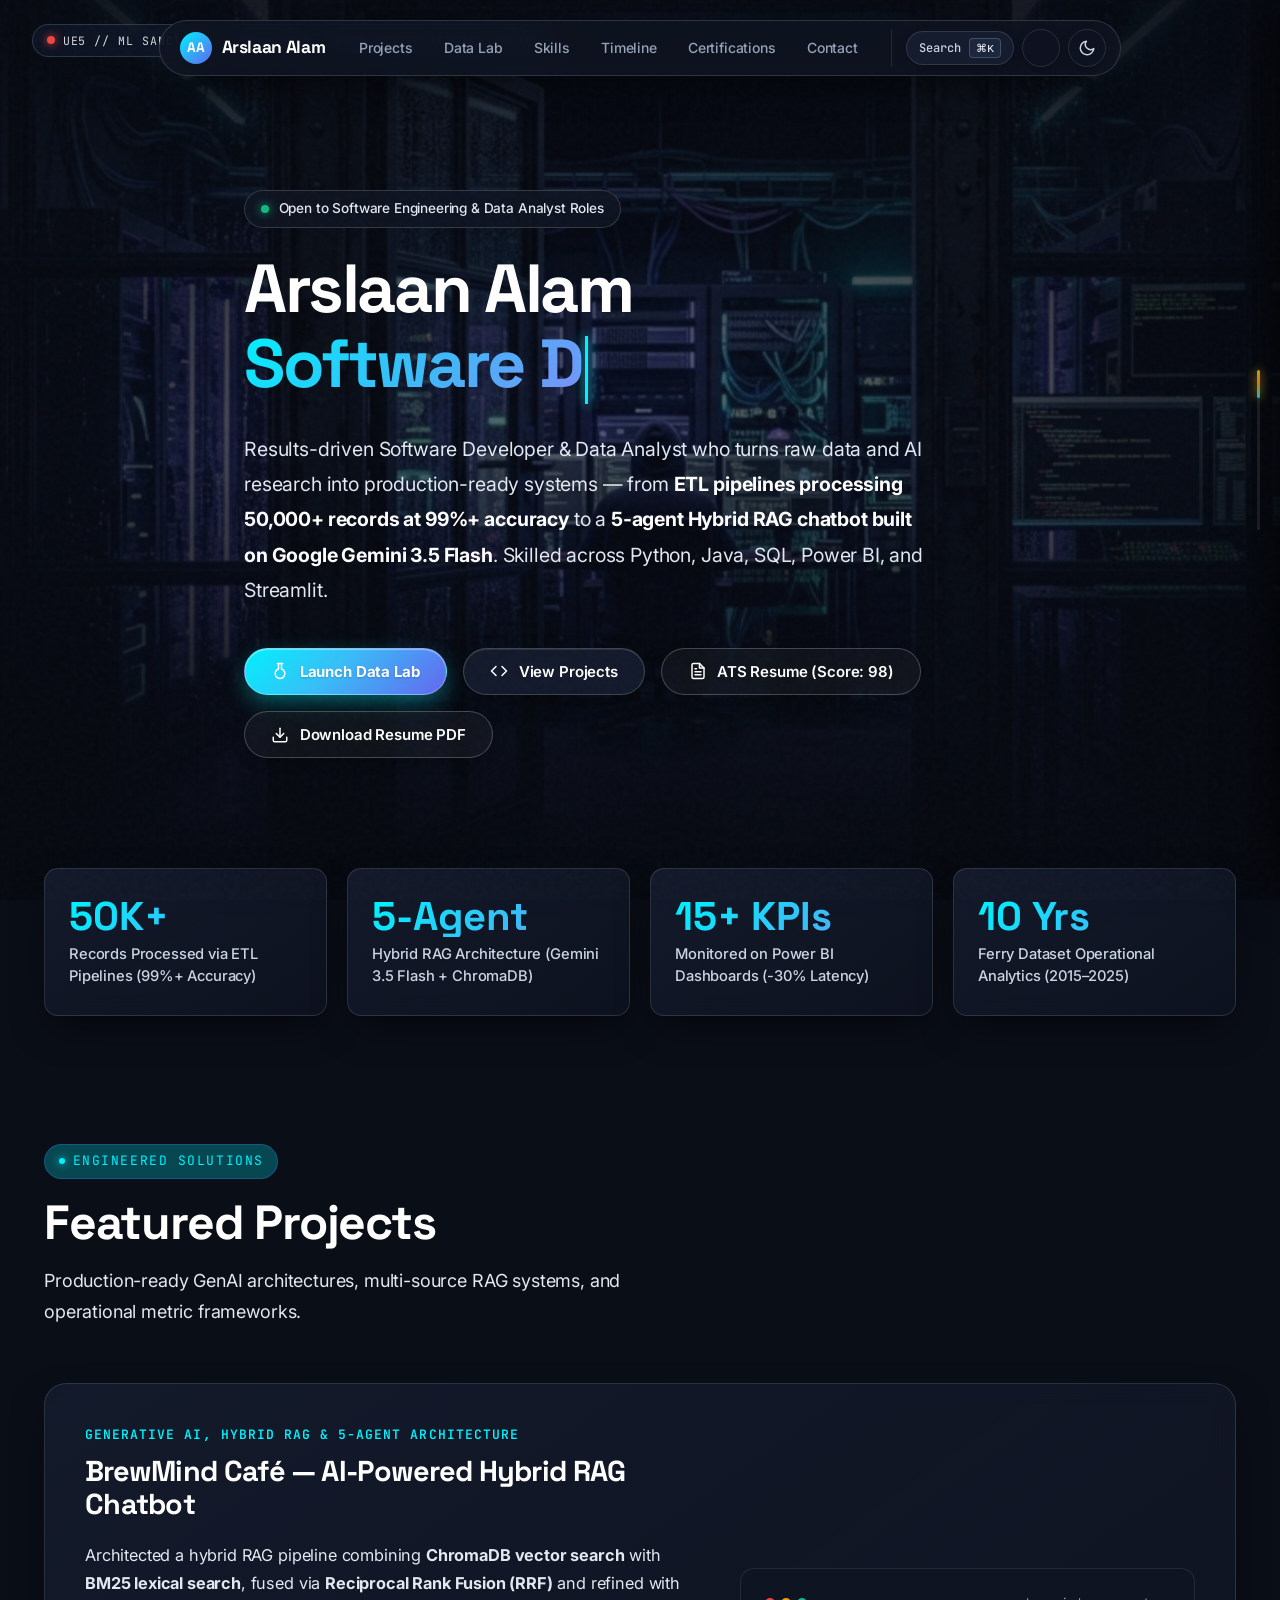
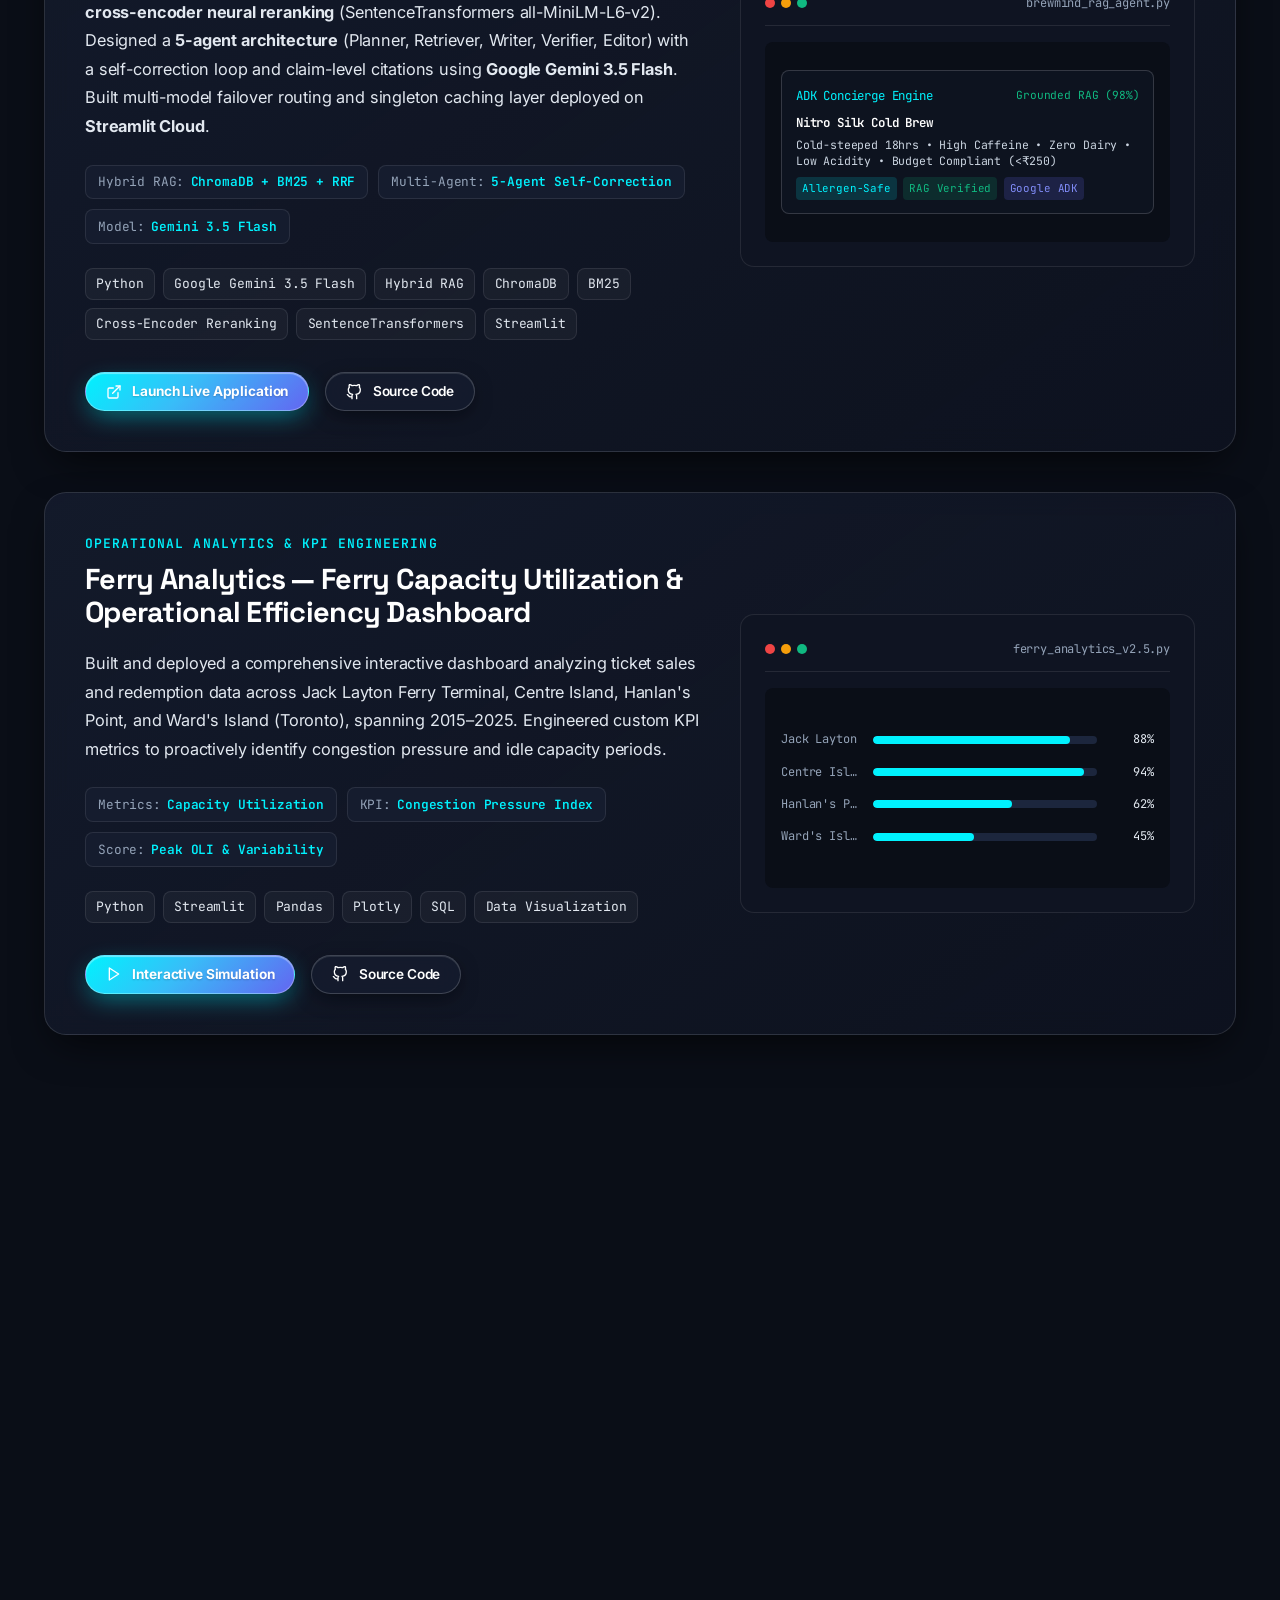
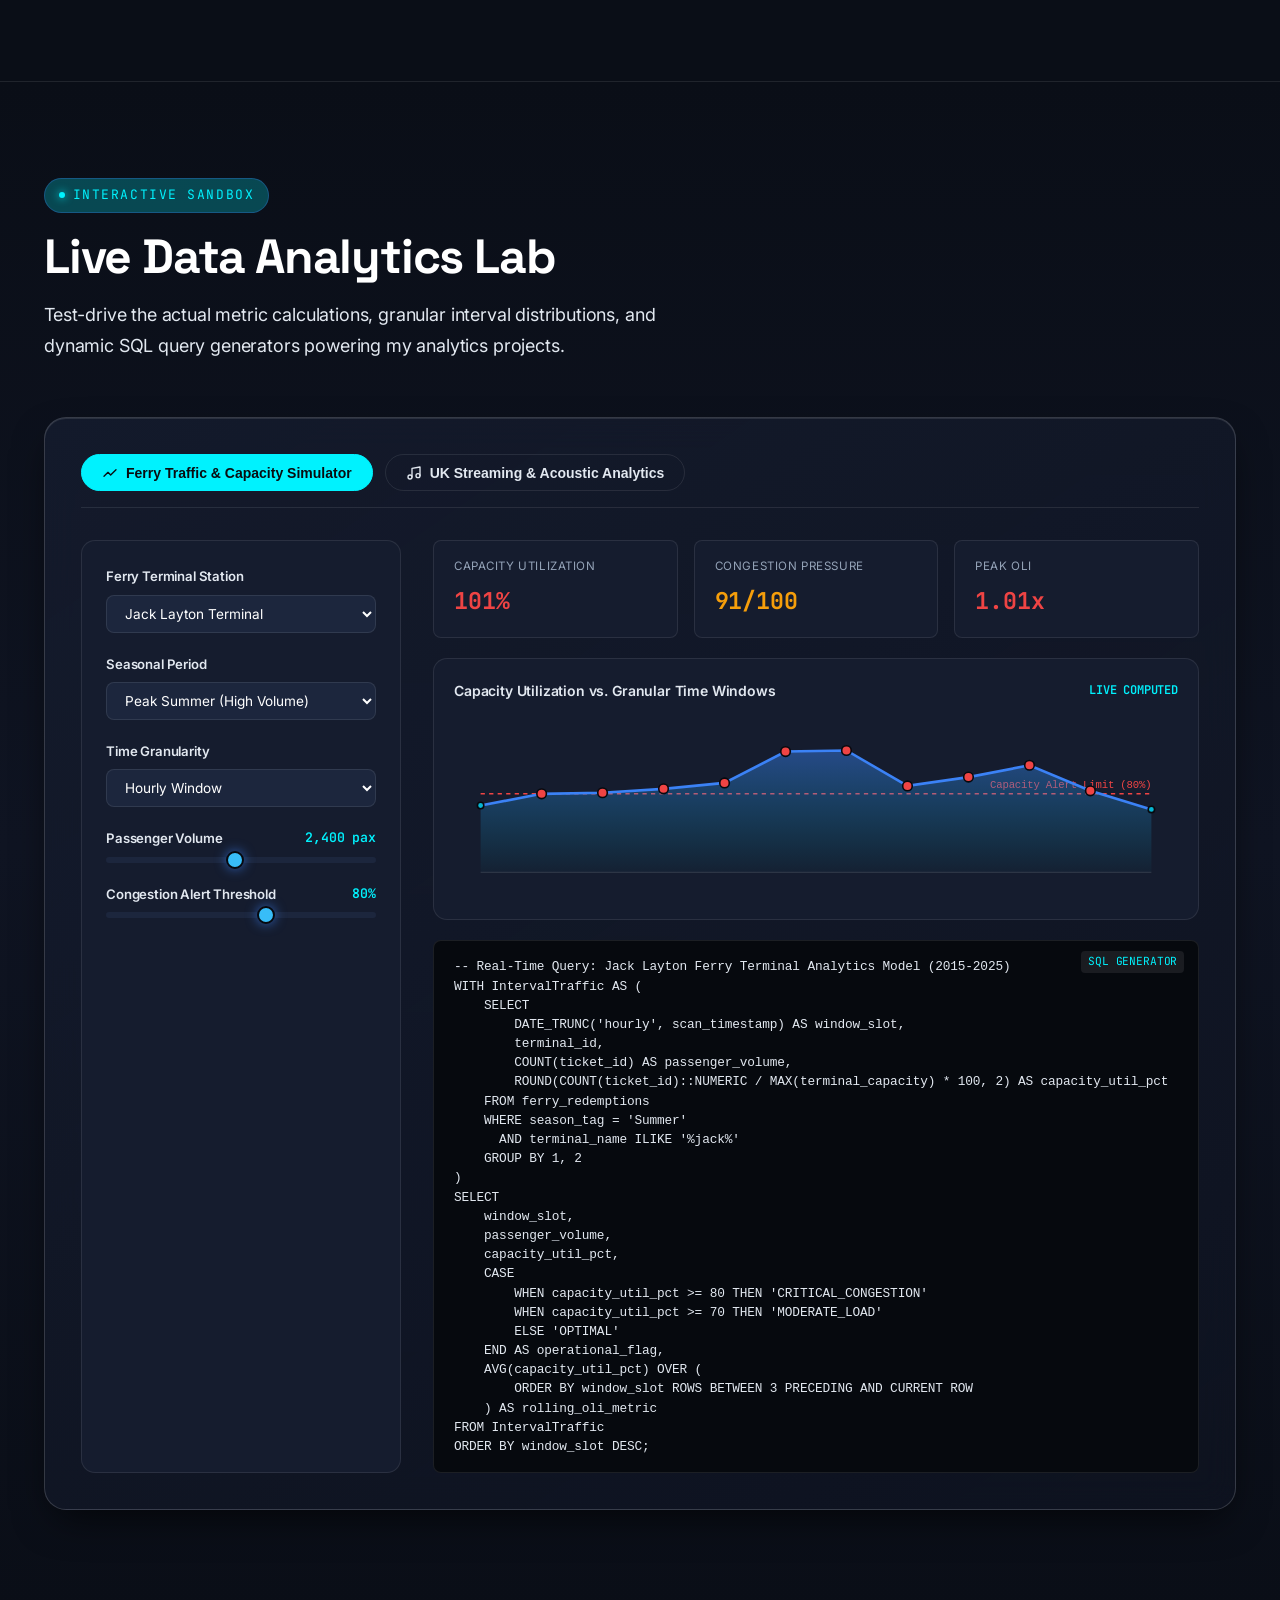
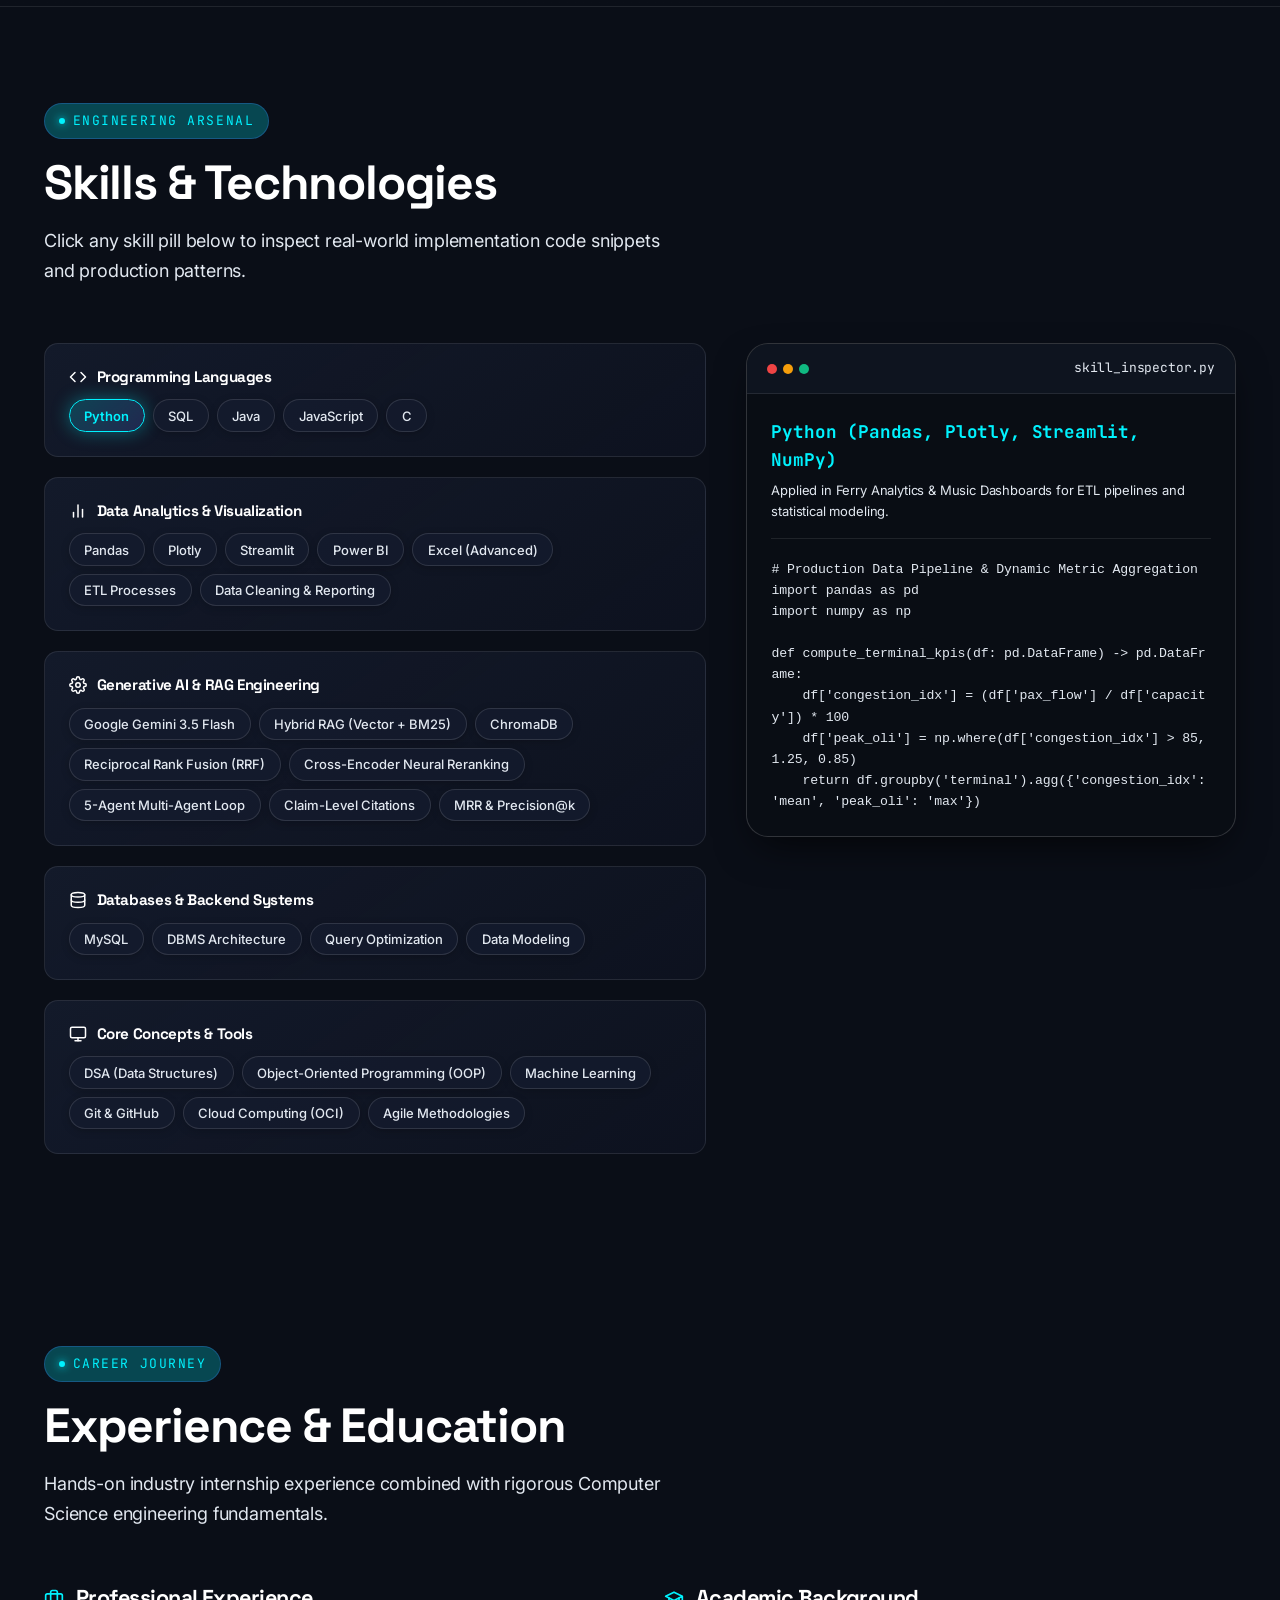
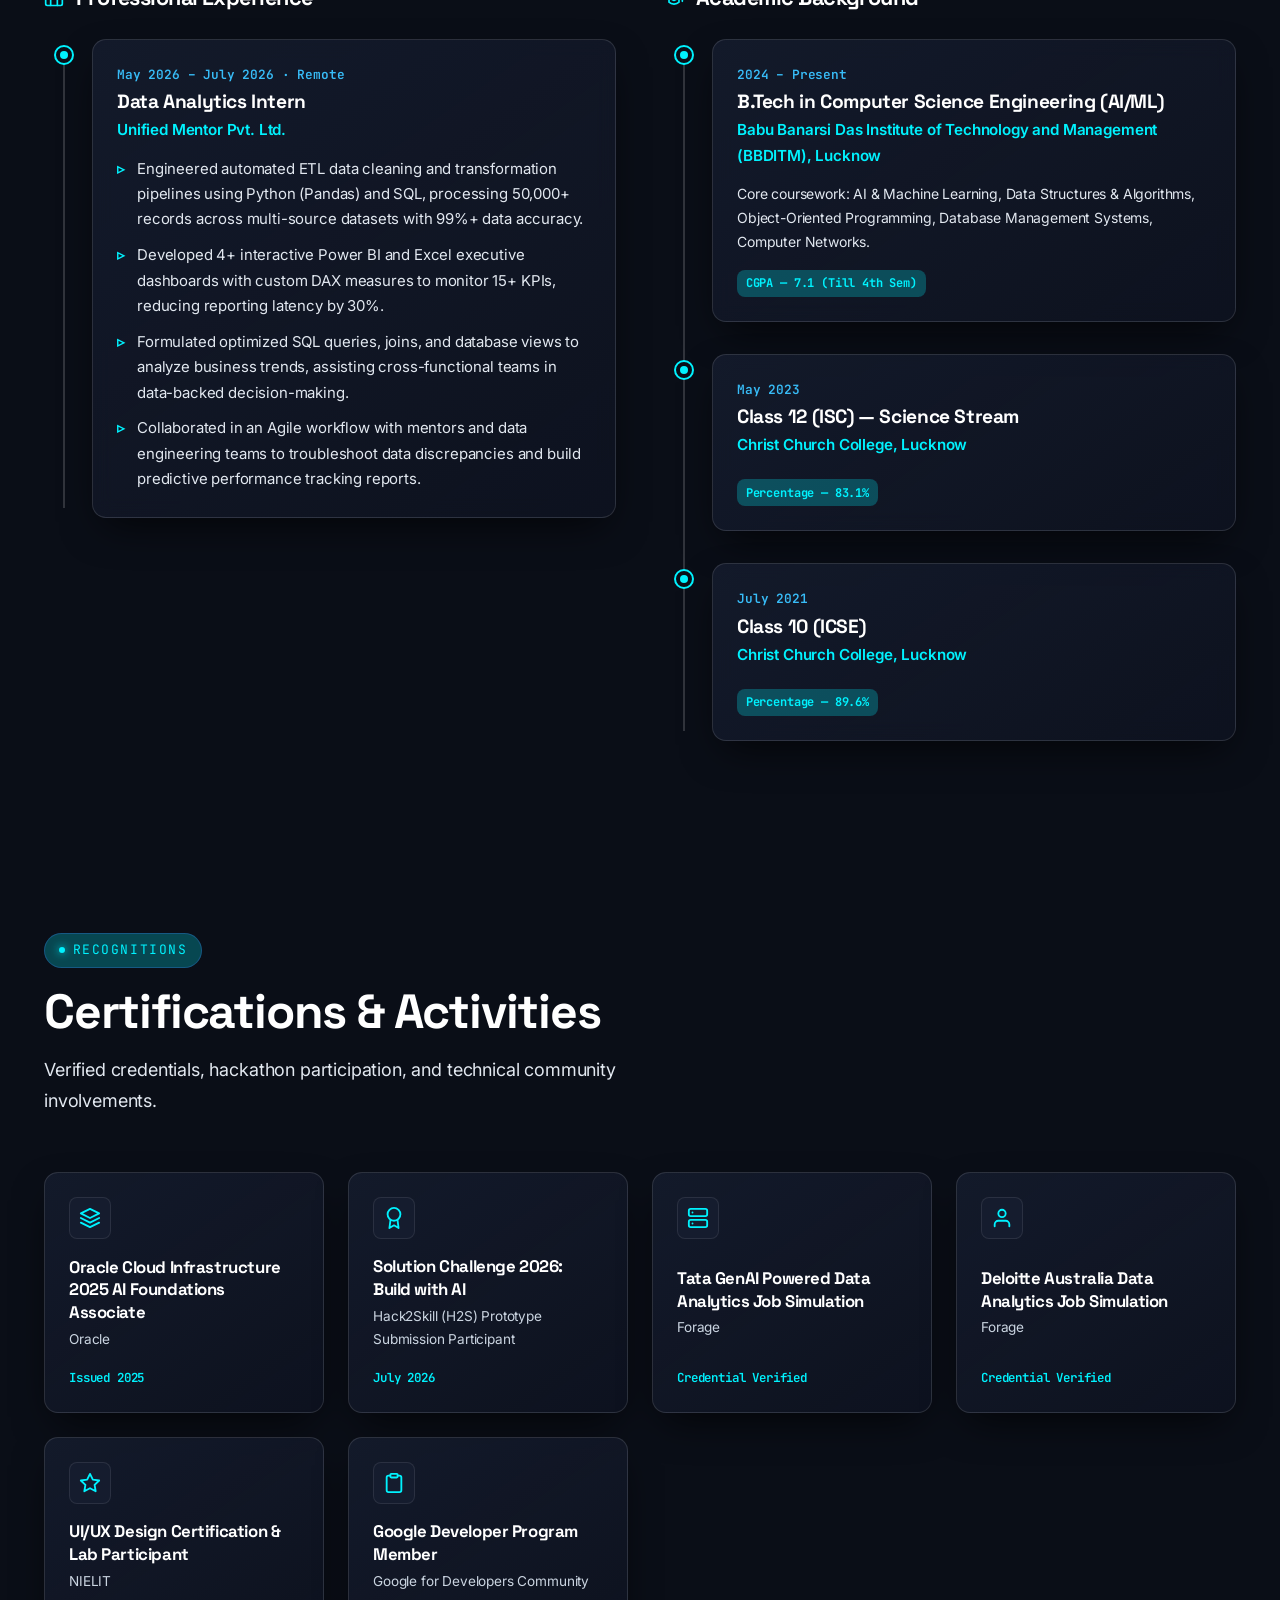
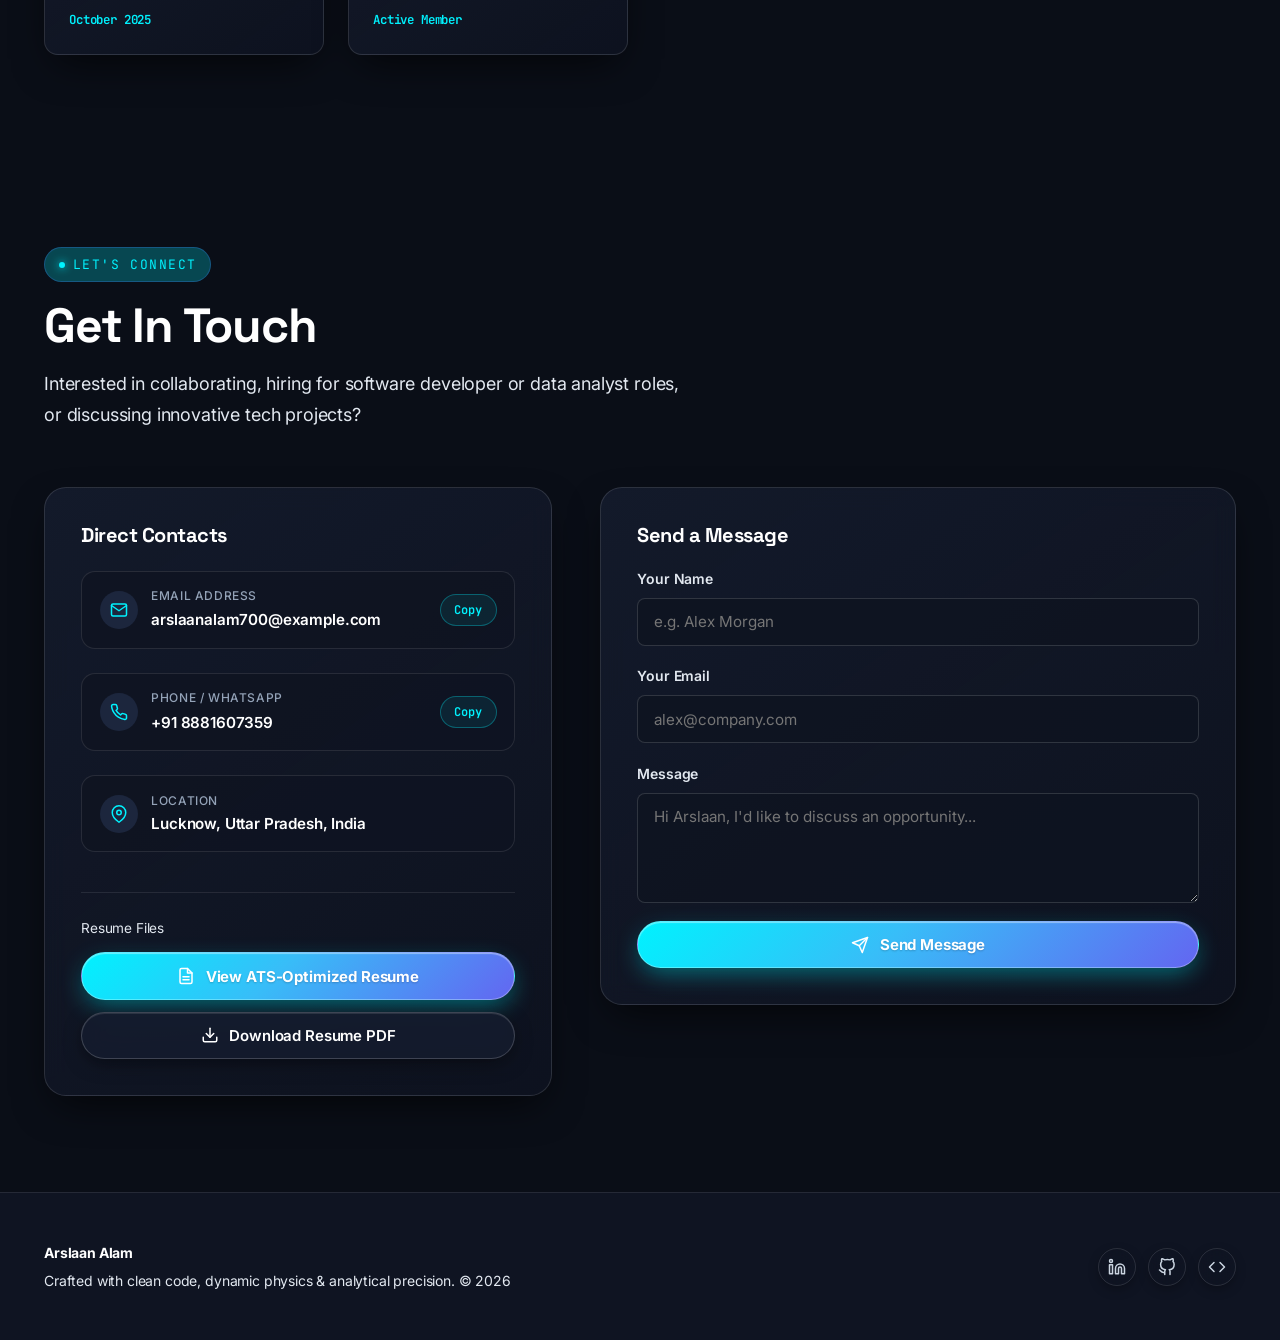
==== commit be53d63f: "new" ====
--- a/index.html
+++ b/index.html
@@ -15,11 +15,11 @@
   <meta property="og:description" content="Explore interactive dashboards, real-world data analytics simulations, and software engineering projects by Arslaan Alam.">
   <meta property="og:type" content="website">
 
-  <!-- Favicon Icon -->
-  <link rel="icon" href="data:image/svg+xml,<svg xmlns='http://www.w3.org/2000/svg' viewBox='0 0 100 100'><text y='.9em' font-size='90'>⚡</text></svg>">
+  <!-- Professional SVG Monogram Favicon -->
+  <link rel="icon" href="data:image/svg+xml,<svg xmlns='http://www.w3.org/2000/svg' viewBox='0 0 32 32'><rect width='32' height='32' rx='8' fill='%230f1422'/><text x='50%25' y='55%25' dominant-baseline='middle' text-anchor='middle' font-family='sans-serif' font-weight='800' font-size='14' fill='%2300f2fe'>AA</text></svg>">
 
   <!-- Cache-Busted Stylesheet -->
-  <link rel="stylesheet" href="style.css?v=20260902_aurora_99">
+  <link rel="stylesheet" href="style.css?v=20260907_pro_buttons_08">
   
   <!-- Direct Inline Theme Guarantee (Bypasses all browser caching) -->
   <style id="portfolio-master-theme">
@@ -127,14 +127,30 @@
     html:not([data-theme="light"]) .project-title, [data-theme="dark"] .project-title { color: #ffffff; }
     html:not([data-theme="light"]) .project-desc, [data-theme="dark"] .project-desc { color: #e2e8f0; }
     html:not([data-theme="light"]) .btn-secondary, [data-theme="dark"] .btn-secondary {
-      background: rgba(21, 28, 46, 0.85);
+      background: rgba(21, 28, 46, 0.88);
       color: #ffffff;
-      border: 1px solid rgba(255, 255, 255, 0.16);
+      border: 1px solid rgba(255, 255, 255, 0.18);
+      backdrop-filter: blur(14px);
+      box-shadow: 0 6px 20px -4px rgba(0, 0, 0, 0.5), inset 0 1px 0 rgba(255, 255, 255, 0.1);
+    }
+    html:not([data-theme="light"]) .btn-secondary:hover, [data-theme="dark"] .btn-secondary:hover {
+      background: rgba(30, 42, 70, 0.95);
+      border-color: rgba(0, 242, 254, 0.6);
+      color: #ffffff;
+      box-shadow: 0 12px 28px -4px rgba(0, 0, 0, 0.6), 0 0 18px rgba(0, 242, 254, 0.25);
     }
     html:not([data-theme="light"]) .btn-outline, [data-theme="dark"] .btn-outline {
-      background: transparent;
+      background: rgba(255, 255, 255, 0.04);
       color: #ffffff;
-      border: 1px solid rgba(255, 255, 255, 0.2);
+      border: 1px solid rgba(255, 255, 255, 0.22);
+      backdrop-filter: blur(10px);
+      box-shadow: 0 4px 14px -2px rgba(0, 0, 0, 0.35);
+    }
+    html:not([data-theme="light"]) .btn-outline:hover, [data-theme="dark"] .btn-outline:hover {
+      background: rgba(0, 242, 254, 0.1);
+      border-color: #00f2fe;
+      color: #00f2fe;
+      box-shadow: 0 10px 24px -3px rgba(0, 242, 254, 0.38);
     }
 
     /* === ☀️ LIGHT THEME (Pristine Swiss Tech Studio) === */
@@ -277,23 +293,27 @@
       box-shadow: 0 0 8px #0284c7 !important;
     }
     [data-theme="light"] .btn-secondary {
+      background: rgba(255, 255, 255, 0.96) !important;
+      color: #0f172a !important;
+      border: 1px solid rgba(15, 23, 42, 0.14) !important;
+      box-shadow: 0 4px 14px -3px rgba(15, 23, 42, 0.08), inset 0 1px 0 rgba(255, 255, 255, 0.9) !important;
+    }
+    [data-theme="light"] .btn-secondary:hover {
       background: #ffffff !important;
-      color: #0f172a !important;
-      border: 1px solid rgba(15, 23, 42, 0.16) !important;
-    }
-    [data-theme="light"] .btn-secondary:hover {
-      background: #f1f5f9 !important;
-      border-color: #0284c7 !important;
+      border-color: rgba(2, 132, 199, 0.5) !important;
+      color: #0284c7 !important;
+      box-shadow: 0 10px 24px -3px rgba(2, 132, 199, 0.18) !important;
     }
     [data-theme="light"] .btn-outline {
       background: transparent !important;
-      color: #0f172a !important;
-      border: 1px solid rgba(15, 23, 42, 0.2) !important;
+      color: #334155 !important;
+      border: 1px solid rgba(15, 23, 42, 0.18) !important;
     }
     [data-theme="light"] .btn-outline:hover {
-      background: rgba(15, 23, 42, 0.05) !important;
+      background: rgba(2, 132, 199, 0.08) !important;
       border-color: #0284c7 !important;
       color: #0284c7 !important;
+      box-shadow: 0 8px 18px -3px rgba(2, 132, 199, 0.18) !important;
     }
     [data-theme="light"] .contact-direct-item {
       background: #f8fafc !important;
@@ -311,13 +331,14 @@
       box-shadow: 0 0 15px rgba(2, 132, 199, 0.2) !important;
     }
     [data-theme="light"] .copy-btn {
-      background: transparent !important;
-      border: 1px solid rgba(15, 23, 42, 0.15) !important;
-      color: #334155 !important;
+      background: rgba(2, 132, 199, 0.08) !important;
+      border: 1px solid rgba(2, 132, 199, 0.3) !important;
+      color: #0284c7 !important;
     }
     [data-theme="light"] .copy-btn:hover {
-      color: #0284c7 !important;
-      border-color: #0284c7 !important;
+      background: #0284c7 !important;
+      color: #ffffff !important;
+      box-shadow: 0 0 14px rgba(2, 132, 199, 0.4) !important;
     }
 
     /* Common elements */
@@ -334,12 +355,23 @@
     .btn-primary {
       background: linear-gradient(135deg, #00f2fe 0%, #38bdf8 45%, #6366f1 100%) !important;
       color: #ffffff !important;
-      border: 1px solid rgba(255, 255, 255, 0.2) !important;
-      box-shadow: 0 10px 28px -6px rgba(0, 242, 254, 0.5) !important;
+      border: 1px solid rgba(255, 255, 255, 0.3) !important;
+      box-shadow: 0 8px 24px -4px rgba(0, 242, 254, 0.45), 0 2px 6px rgba(0, 0, 0, 0.3), inset 0 1px 1px rgba(255, 255, 255, 0.4) !important;
+      text-shadow: 0 1px 2px rgba(0, 0, 0, 0.2);
     }
     .btn-primary:hover {
-      background: linear-gradient(135deg, #00d2de 0%, #0284c7 45%, #4f46e5 100%) !important;
+      background: linear-gradient(135deg, #00e0ed 0%, #0ea5e9 45%, #4f46e5 100%) !important;
       color: #ffffff !important;
+      border-color: rgba(255, 255, 255, 0.6) !important;
+      box-shadow: 0 14px 34px -4px rgba(0, 242, 254, 0.65), 0 4px 12px rgba(99, 102, 241, 0.4), inset 0 1px 2px rgba(255, 255, 255, 0.6) !important;
+    }
+    [data-theme="light"] .btn-primary {
+      background: linear-gradient(135deg, #0284c7 0%, #2563eb 50%, #4f46e5 100%) !important;
+      box-shadow: 0 8px 22px -4px rgba(2, 132, 199, 0.45), 0 2px 6px rgba(15, 23, 42, 0.1), inset 0 1px 1px rgba(255, 255, 255, 0.4) !important;
+    }
+    [data-theme="light"] .btn-primary:hover {
+      background: linear-gradient(135deg, #0369a1 0%, #1d4ed8 50%, #4338ca 100%) !important;
+      box-shadow: 0 14px 30px -4px rgba(2, 132, 199, 0.6), inset 0 1px 2px rgba(255, 255, 255, 0.6) !important;
     }
     .stat-number {
       background: linear-gradient(135deg, #00f2fe 0%, #38bdf8 60%, #818cf8 100%) !important;
@@ -541,6 +573,225 @@
       background: linear-gradient(to bottom, #d97706, #0284c7) !important;
       box-shadow: 0 0 8px rgba(2, 132, 199, 0.5) !important;
     }
+
+    /* Mobile Navigation Drawer & Hamburger Animation */
+    .mobile-menu-toggle {
+      display: none;
+      cursor: pointer;
+      z-index: 1001;
+    }
+
+    .mobile-menu-toggle .hamburger-icon line {
+      transition: transform 0.25s ease, opacity 0.2s ease;
+      transform-origin: center;
+    }
+
+    .mobile-menu-toggle.is-active .line-top {
+      transform: translateY(6px) rotate(45deg);
+    }
+
+    .mobile-menu-toggle.is-active .line-mid {
+      opacity: 0;
+    }
+
+    .mobile-menu-toggle.is-active .line-bot {
+      transform: translateY(-6px) rotate(-45deg);
+    }
+
+    .mobile-nav-backdrop {
+      position: fixed;
+      inset: 0;
+      background: rgba(4, 6, 12, 0.78);
+      backdrop-filter: blur(10px);
+      -webkit-backdrop-filter: blur(10px);
+      z-index: 9998;
+      opacity: 0;
+      visibility: hidden;
+      transition: opacity 0.3s cubic-bezier(0.16, 1, 0.3, 1), visibility 0.3s;
+      pointer-events: none;
+    }
+
+    .mobile-nav-backdrop.active {
+      opacity: 1;
+      visibility: visible;
+      pointer-events: auto;
+    }
+
+    .mobile-nav-drawer {
+      position: fixed;
+      top: 0;
+      right: 0;
+      bottom: 0;
+      width: min(88vw, 360px);
+      background: rgba(15, 20, 34, 0.96);
+      backdrop-filter: blur(28px);
+      -webkit-backdrop-filter: blur(28px);
+      border-left: 1px solid rgba(255, 255, 255, 0.16);
+      box-shadow: -15px 0 45px -10px rgba(0, 0, 0, 0.8);
+      z-index: 9999;
+      display: flex;
+      flex-direction: column;
+      padding: 1.5rem 1.25rem;
+      transform: translateX(100%);
+      transition: transform 0.35s cubic-bezier(0.16, 1, 0.3, 1);
+      overflow-y: auto;
+      -webkit-overflow-scrolling: touch;
+    }
+
+    .mobile-nav-drawer.active {
+      transform: translateX(0);
+    }
+
+    .mobile-drawer-header {
+      display: flex;
+      align-items: center;
+      justify-content: space-between;
+      padding-bottom: 1rem;
+      border-bottom: 1px solid rgba(255, 255, 255, 0.1);
+      margin-bottom: 1rem;
+    }
+
+    .mobile-drawer-search {
+      margin-bottom: 1rem;
+    }
+
+    .mobile-search-trigger {
+      width: 100%;
+      display: flex;
+      align-items: center;
+      gap: 0.65rem;
+      background: #1c263d;
+      border: 1px solid rgba(255, 255, 255, 0.14);
+      padding: 0.7rem 0.9rem;
+      border-radius: 12px;
+      color: #e2e8f0;
+      font-family: 'Inter', sans-serif;
+      font-size: 0.85rem;
+      cursor: pointer;
+      transition: all 0.2s ease;
+    }
+
+    .mobile-search-trigger kbd {
+      margin-left: auto;
+      font-family: monospace;
+      font-size: 0.7rem;
+      background: #151c2e;
+      padding: 0.15rem 0.35rem;
+      border-radius: 4px;
+      border: 1px solid rgba(255, 255, 255, 0.18);
+    }
+
+    .mobile-nav-links {
+      list-style: none;
+      display: flex;
+      flex-direction: column;
+      gap: 0.45rem;
+      flex: 1;
+    }
+
+    .mobile-nav-link {
+      display: flex;
+      align-items: center;
+      gap: 0.85rem;
+      padding: 0.65rem 0.75rem;
+      border-radius: 12px;
+      text-decoration: none;
+      color: #e2e8f0;
+      background: transparent;
+      transition: all 0.2s ease;
+      border: 1px solid transparent;
+    }
+
+    .mobile-nav-link:hover, .mobile-nav-link:active {
+      background: #1c263d;
+      color: #ffffff;
+      border-color: rgba(0, 242, 254, 0.45);
+    }
+
+    .mobile-link-icon {
+      width: 36px;
+      height: 36px;
+      border-radius: 8px;
+      background: #151c2e;
+      display: flex;
+      align-items: center;
+      justify-content: center;
+      color: #00f2fe;
+      flex-shrink: 0;
+    }
+
+    .mobile-link-text {
+      display: flex;
+      flex-direction: column;
+      overflow: hidden;
+    }
+
+    .mobile-link-text .title {
+      font-weight: 600;
+      font-size: 0.9rem;
+      color: #ffffff;
+    }
+
+    .mobile-link-text .sub {
+      font-size: 0.7rem;
+      color: #94a3b8;
+      white-space: nowrap;
+      overflow: hidden;
+      text-overflow: ellipsis;
+    }
+
+    .mobile-drawer-footer {
+      margin-top: 1.25rem;
+      padding-top: 1rem;
+      border-top: 1px solid rgba(255, 255, 255, 0.1);
+      display: flex;
+      flex-direction: column;
+      gap: 0.65rem;
+    }
+
+    /* Light Theme overrides for mobile drawer */
+    [data-theme="light"] .mobile-nav-backdrop {
+      background: rgba(15, 23, 42, 0.45) !important;
+    }
+    [data-theme="light"] .mobile-nav-drawer {
+      background: rgba(255, 255, 255, 0.98) !important;
+      border-left-color: rgba(15, 23, 42, 0.12) !important;
+      box-shadow: -15px 0 40px -10px rgba(15, 23, 42, 0.18) !important;
+    }
+    [data-theme="light"] .mobile-drawer-header {
+      border-bottom-color: rgba(15, 23, 42, 0.1) !important;
+    }
+    [data-theme="light"] .mobile-search-trigger {
+      background: #f1f5f9 !important;
+      border-color: rgba(15, 23, 42, 0.12) !important;
+      color: #334155 !important;
+    }
+    [data-theme="light"] .mobile-search-trigger kbd {
+      background: #ffffff !important;
+      border-color: rgba(15, 23, 42, 0.18) !important;
+    }
+    [data-theme="light"] .mobile-nav-link {
+      color: #334155 !important;
+    }
+    [data-theme="light"] .mobile-nav-link:hover,
+    [data-theme="light"] .mobile-nav-link:active {
+      background: #f1f5f9 !important;
+      color: #0284c7 !important;
+      border-color: rgba(2, 132, 199, 0.3) !important;
+    }
+    [data-theme="light"] .mobile-link-text .title {
+      color: #0f172a !important;
+    }
+    [data-theme="light"] .mobile-link-text .sub {
+      color: #64748b !important;
+    }
+    [data-theme="light"] .mobile-link-icon {
+      background: #e2e8f0 !important;
+      color: #0284c7 !important;
+    }
+    [data-theme="light"] .mobile-drawer-footer {
+      border-top-color: rgba(15, 23, 42, 0.1) !important;
+    }
   </style>
 </head>
 <body>
@@ -628,9 +879,126 @@
             <path d="M21 12.79A9 9 0 1 1 11.21 3 7 7 0 0 0 21 12.79z"></path>
           </svg>
         </button>
+
+        <!-- Mobile Navigation Menu Toggle Button -->
+        <button class="icon-btn mobile-menu-toggle" id="mobile-menu-btn" title="Open Navigation Menu" aria-label="Toggle Mobile Menu" aria-expanded="false">
+          <svg class="hamburger-icon" width="20" height="20" viewBox="0 0 24 24" fill="none" stroke="currentColor" stroke-width="2" stroke-linecap="round" stroke-linejoin="round">
+            <line x1="3" y1="6" x2="21" y2="6" class="line-top"></line>
+            <line x1="3" y1="12" x2="21" y2="12" class="line-mid"></line>
+            <line x1="3" y1="18" x2="21" y2="18" class="line-bot"></line>
+          </svg>
+        </button>
       </div>
     </nav>
   </header>
+
+  <!-- Mobile Navigation Drawer & Backdrop -->
+  <div class="mobile-nav-backdrop" id="mobile-nav-backdrop" aria-hidden="true"></div>
+  <aside class="mobile-nav-drawer" id="mobile-nav-drawer" aria-label="Mobile Navigation Menu" aria-hidden="true">
+    <div class="mobile-drawer-header">
+      <div class="nav-brand">
+        <div class="brand-avatar">AA</div>
+        <span>Arslaan Alam</span>
+      </div>
+      <button class="icon-btn" id="mobile-drawer-close" aria-label="Close Mobile Menu">
+        <svg width="20" height="20" viewBox="0 0 24 24" fill="none" stroke="currentColor" stroke-width="2" stroke-linecap="round" stroke-linejoin="round">
+          <line x1="18" y1="6" x2="6" y2="18"></line>
+          <line x1="6" y1="6" x2="18" y2="18"></line>
+        </svg>
+      </button>
+    </div>
+
+    <div class="mobile-drawer-search">
+      <button class="mobile-search-trigger" id="mobile-search-btn" aria-label="Open Search Command Palette">
+        <svg width="18" height="18" viewBox="0 0 24 24" fill="none" stroke="currentColor" stroke-width="2" stroke-linecap="round" stroke-linejoin="round">
+          <circle cx="11" cy="11" r="8"></circle>
+          <line x1="21" y1="21" x2="16.65" y2="16.65"></line>
+        </svg>
+        <span>Search commands & sections...</span>
+        <kbd>⌘K</kbd>
+      </button>
+    </div>
+
+    <ul class="mobile-nav-links">
+      <li>
+        <a href="#projects" class="mobile-nav-link">
+          <div class="mobile-link-icon">
+            <svg width="18" height="18" viewBox="0 0 24 24" fill="none" stroke="currentColor" stroke-width="2" stroke-linecap="round" stroke-linejoin="round"><polyline points="16 18 22 12 16 6"></polyline><polyline points="8 6 2 12 8 18"></polyline></svg>
+          </div>
+          <div class="mobile-link-text">
+            <span class="title">Featured Projects</span>
+            <span class="sub">BrewMind Café, Ferry Analytics, UK Top 50</span>
+          </div>
+        </a>
+      </li>
+      <li>
+        <a href="#data-lab" class="mobile-nav-link">
+          <div class="mobile-link-icon">
+            <svg width="18" height="18" viewBox="0 0 24 24" fill="none" stroke="currentColor" stroke-width="2" stroke-linecap="round" stroke-linejoin="round"><path d="M10 2v7.31M14 9.3V1.99M8.5 2h7M14 9.3a6.5 6.5 0 1 1-4 0"></path></svg>
+          </div>
+          <div class="mobile-link-text">
+            <span class="title">Live Data Lab</span>
+            <span class="sub">Interactive Toronto Ferry Simulator & SQL</span>
+          </div>
+        </a>
+      </li>
+      <li>
+        <a href="#skills" class="mobile-nav-link">
+          <div class="mobile-link-icon">
+            <svg width="18" height="18" viewBox="0 0 24 24" fill="none" stroke="currentColor" stroke-width="2" stroke-linecap="round" stroke-linejoin="round"><rect x="2" y="3" width="20" height="14" rx="2" ry="2"></rect><line x1="8" y1="21" x2="16" y2="21"></line><line x1="12" y1="17" x2="12" y2="21"></line></svg>
+          </div>
+          <div class="mobile-link-text">
+            <span class="title">Technical Skills</span>
+            <span class="sub">Python, SQL, Gemini 3.5, Hybrid RAG, Power BI</span>
+          </div>
+        </a>
+      </li>
+      <li>
+        <a href="#experience" class="mobile-nav-link">
+          <div class="mobile-link-icon">
+            <svg width="18" height="18" viewBox="0 0 24 24" fill="none" stroke="currentColor" stroke-width="2" stroke-linecap="round" stroke-linejoin="round"><rect x="2" y="7" width="20" height="14" rx="2" ry="2"></rect><path d="M16 21V5a2 2 0 0 0-2-2h-4a2 2 0 0 0-2 2v16"></path></svg>
+          </div>
+          <div class="mobile-link-text">
+            <span class="title">Timeline & Experience</span>
+            <span class="sub">Unified Mentor Internship & B.Tech AI/ML</span>
+          </div>
+        </a>
+      </li>
+      <li>
+        <a href="#certifications" class="mobile-nav-link">
+          <div class="mobile-link-icon">
+            <svg width="18" height="18" viewBox="0 0 24 24" fill="none" stroke="currentColor" stroke-width="2" stroke-linecap="round" stroke-linejoin="round"><circle cx="12" cy="8" r="7"></circle><polyline points="8.21 13.89 7 23 12 20 17 23 15.79 13.88"></polyline></svg>
+          </div>
+          <div class="mobile-link-text">
+            <span class="title">Certifications</span>
+            <span class="sub">Oracle OCI AI, Forage Deloitte & Tata GenAI</span>
+          </div>
+        </a>
+      </li>
+      <li>
+        <a href="#contact" class="mobile-nav-link">
+          <div class="mobile-link-icon">
+            <svg width="18" height="18" viewBox="0 0 24 24" fill="none" stroke="currentColor" stroke-width="2" stroke-linecap="round" stroke-linejoin="round"><path d="M4 4h16c1.1 0 2 .9 2 2v12c0 1.1-.9 2-2 2H4c-1.1 0-2-.9-2-2V6c0-1.1.9-2 2-2z"></path><polyline points="22,6 12,13 2,6"></polyline></svg>
+          </div>
+          <div class="mobile-link-text">
+            <span class="title">Get In Touch</span>
+            <span class="sub">Email, Phone / WhatsApp & Message Form</span>
+          </div>
+        </a>
+      </li>
+    </ul>
+
+    <div class="mobile-drawer-footer">
+      <a href="resume_ats_optimized.html" target="_blank" class="btn btn-primary" style="width: 100%; justify-content: center;">
+        <svg width="18" height="18" viewBox="0 0 24 24" fill="none" stroke="currentColor" stroke-width="2" stroke-linecap="round" stroke-linejoin="round"><path d="M14 2H6a2 2 0 0 0-2 2v16a2 2 0 0 0 2 2h12a2 2 0 0 0 2-2V8z"></path><polyline points="14 2 14 8 20 8"></polyline><line x1="16" y1="13" x2="8" y2="13"></line><line x1="16" y1="17" x2="8" y2="17"></line><polyline points="10 9 9 9 8 9"></polyline></svg>
+        <span>ATS Resume (Score: 98)</span>
+      </a>
+      <a href="Arslaan_Alam_Resume.pdf" download="Arslaan_Alam_Resume.pdf" class="btn btn-secondary" style="width: 100%; justify-content: center;">
+        <svg width="18" height="18" viewBox="0 0 24 24" fill="none" stroke="currentColor" stroke-width="2" stroke-linecap="round" stroke-linejoin="round"><path d="M21 15v4a2 2 0 0 1-2 2H5a2 2 0 0 1-2-2v-4"></path><polyline points="7 10 12 15 17 10"></polyline><line x1="12" y1="15" x2="12" y2="3"></line></svg>
+        <span>Download Resume PDF</span>
+      </a>
+    </div>
+  </aside>
 
   <!-- Hero Section with Dynamic Interactive Canvas -->
   <section class="hero-section" id="hero">
@@ -657,7 +1025,7 @@
           <svg width="18" height="18" viewBox="0 0 24 24" fill="none" stroke="currentColor" stroke-width="2" stroke-linecap="round" stroke-linejoin="round">
             <path d="M10 2v7.31M14 9.3V1.99M8.5 2h7M14 9.3a6.5 6.5 0 1 1-4 0"></path>
           </svg>
-          <span>Launch Live Data Lab</span>
+          <span>Launch Data Lab</span>
         </a>
 
         <a href="#projects" class="btn btn-secondary">
@@ -665,10 +1033,10 @@
             <polyline points="16 18 22 12 16 6"></polyline>
             <polyline points="8 6 2 12 8 18"></polyline>
           </svg>
-          <span>View Featured Projects</span>
+          <span>View Projects</span>
         </a>
 
-        <a href="resume_ats_optimized.html" target="_blank" class="btn btn-outline" title="Open ATS-Optimized Resume (98/100 Score)">
+        <a href="resume_ats_optimized.html" target="_blank" class="btn btn-outline" title="Open ATS-Optimized Resume (Score: 98/100)">
           <svg width="18" height="18" viewBox="0 0 24 24" fill="none" stroke="currentColor" stroke-width="2" stroke-linecap="round" stroke-linejoin="round">
             <path d="M14 2H6a2 2 0 0 0-2 2v16a2 2 0 0 0 2 2h12a2 2 0 0 0 2-2V8z"></path>
             <polyline points="14 2 14 8 20 8"></polyline>
@@ -676,7 +1044,7 @@
             <line x1="16" y1="17" x2="8" y2="17"></line>
             <polyline points="10 9 9 9 8 9"></polyline>
           </svg>
-          <span>ATS Resume (98%)</span>
+          <span>ATS Resume (Score: 98)</span>
         </a>
 
         <a href="Arslaan_Alam_Resume.pdf" download="Arslaan_Alam_Resume.pdf" class="btn btn-outline" title="Download Official Resume PDF">
@@ -685,7 +1053,7 @@
             <polyline points="7 10 12 15 17 10"></polyline>
             <line x1="12" y1="15" x2="12" y2="3"></line>
           </svg>
-          <span>Download PDF</span>
+          <span>Download Resume PDF</span>
         </a>
       </div>
     </div>
@@ -753,11 +1121,11 @@
             <div class="project-links">
               <a href="https://brewmind-cafe.streamlit.app/" target="_blank" rel="noopener noreferrer" class="btn btn-primary" style="padding: 0.65rem 1.25rem; font-size: 0.85rem;">
                 <svg width="16" height="16" viewBox="0 0 24 24" fill="none" stroke="currentColor" stroke-width="2" stroke-linecap="round" stroke-linejoin="round"><path d="M18 13v6a2 2 0 0 1-2 2H5a2 2 0 0 1-2-2V8a2 2 0 0 1 2-2h6"></path><polyline points="15 3 21 3 21 9"></polyline><line x1="10" y1="14" x2="21" y2="3"></line></svg>
-                <span>Launch Live Streamlit App ☕</span>
+                <span>Launch Live Application</span>
               </a>
               <a href="https://github.com" target="_blank" rel="noopener noreferrer" class="btn btn-secondary" style="padding: 0.65rem 1.25rem; font-size: 0.85rem;">
                 <svg width="16" height="16" viewBox="0 0 24 24" fill="none" stroke="currentColor" stroke-width="2" stroke-linecap="round" stroke-linejoin="round"><path d="M9 19c-5 1.5-5-2.5-7-3m14 6v-3.87a3.37 3.37 0 0 0-.94-2.61c3.14-.35 6.44-1.54 6.44-7A5.44 5.44 0 0 0 20 4.77 5.07 5.07 0 0 0 19.91 1S18.73.65 16 2.48a13.38 13.38 0 0 0-7 0C6.27.65 5.09 1 5.09 1A5.07 5.07 0 0 0 5 4.77a5.44 5.44 0 0 0-1.5 3.78c0 5.42 3.3 6.61 6.44 7A3.37 3.37 0 0 0 9 18.13V22"></path></svg>
-                <span>GitHub Source</span>
+                <span>Source Code</span>
               </a>
             </div>
           </div>
@@ -776,7 +1144,7 @@
             <div class="preview-interactive-canvas">
               <div style="background: rgba(15, 20, 34, 0.85); border: 1px solid var(--border-medium); border-radius: 8px; padding: 0.85rem; font-family: var(--font-mono); font-size: 0.78rem;">
                 <div style="color: #00f2fe; margin-bottom: 0.35rem; display: flex; align-items: center; justify-content: space-between;">
-                  <span>☕ ADK Concierge Match</span>
+                  <span>ADK Concierge Engine</span>
                   <span style="color: #10b981; font-size: 0.7rem;">Grounded RAG (98%)</span>
                 </div>
                 <div style="color: #ffffff; font-weight: 600; margin-bottom: 0.25rem;">Nitro Silk Cold Brew</div>
@@ -823,11 +1191,11 @@
             <div class="project-links">
               <a href="#data-lab" class="btn btn-primary" style="padding: 0.65rem 1.25rem; font-size: 0.85rem;">
                 <svg width="16" height="16" viewBox="0 0 24 24" fill="none" stroke="currentColor" stroke-width="2" stroke-linecap="round" stroke-linejoin="round"><path d="M5 3l14 9-14 9V3z"/></svg>
-                <span>Test Live in Data Lab</span>
+                <span>Interactive Simulation</span>
               </a>
               <a href="https://github.com" target="_blank" rel="noopener noreferrer" class="btn btn-secondary" style="padding: 0.65rem 1.25rem; font-size: 0.85rem;">
                 <svg width="16" height="16" viewBox="0 0 24 24" fill="none" stroke="currentColor" stroke-width="2" stroke-linecap="round" stroke-linejoin="round"><path d="M9 19c-5 1.5-5-2.5-7-3m14 6v-3.87a3.37 3.37 0 0 0-.94-2.61c3.14-.35 6.44-1.54 6.44-7A5.44 5.44 0 0 0 20 4.77 5.07 5.07 0 0 0 19.91 1S18.73.65 16 2.48a13.38 13.38 0 0 0-7 0C6.27.65 5.09 1 5.09 1A5.07 5.07 0 0 0 5 4.77a5.44 5.44 0 0 0-1.5 3.78c0 5.42 3.3 6.61 6.44 7A3.37 3.37 0 0 0 9 18.13V22"></path></svg>
-                <span>GitHub Source</span>
+                <span>Source Code</span>
               </a>
             </div>
           </div>
@@ -899,11 +1267,11 @@
             <div class="project-links">
               <a href="#data-lab" class="btn btn-primary" style="padding: 0.65rem 1.25rem; font-size: 0.85rem;">
                 <svg width="16" height="16" viewBox="0 0 24 24" fill="none" stroke="currentColor" stroke-width="2" stroke-linecap="round" stroke-linejoin="round"><path d="M5 3l14 9-14 9V3z"/></svg>
-                <span>Explore Music Model</span>
+                <span>Interactive Analytics</span>
               </a>
               <a href="https://github.com" target="_blank" rel="noopener noreferrer" class="btn btn-secondary" style="padding: 0.65rem 1.25rem; font-size: 0.85rem;">
                 <svg width="16" height="16" viewBox="0 0 24 24" fill="none" stroke="currentColor" stroke-width="2" stroke-linecap="round" stroke-linejoin="round"><path d="M9 19c-5 1.5-5-2.5-7-3m14 6v-3.87a3.37 3.37 0 0 0-.94-2.61c3.14-.35 6.44-1.54 6.44-7A5.44 5.44 0 0 0 20 4.77 5.07 5.07 0 0 0 19.91 1S18.73.65 16 2.48a13.38 13.38 0 0 0-7 0C6.27.65 5.09 1 5.09 1A5.07 5.07 0 0 0 5 4.77a5.44 5.44 0 0 0-1.5 3.78c0 5.42 3.3 6.61 6.44 7A3.37 3.37 0 0 0 9 18.13V22"></path></svg>
-                <span>GitHub Source</span>
+                <span>Source Code</span>
               </a>
             </div>
           </div>
@@ -961,11 +1329,11 @@
         <div class="lab-tabs">
           <button class="lab-tab active" data-lab-tab="ferry">
             <svg width="16" height="16" viewBox="0 0 24 24" fill="none" stroke="currentColor" stroke-width="2" stroke-linecap="round" stroke-linejoin="round"><path d="M3 17l6-6 4 4 8-8"/></svg>
-            <span>Ferry Congestion Simulator (Toronto 2015–2025)</span>
+            <span>Ferry Traffic & Capacity Simulator</span>
           </button>
           <button class="lab-tab" data-lab-tab="music">
             <svg width="16" height="16" viewBox="0 0 24 24" fill="none" stroke="currentColor" stroke-width="2" stroke-linecap="round" stroke-linejoin="round"><path d="M9 18V5l12-2v13"></path><circle cx="6" cy="18" r="3"></circle><circle cx="18" cy="16" r="3"></circle></svg>
-            <span>UK Top 50 Music Trend Lab</span>
+            <span>UK Streaming & Acoustic Analytics</span>
           </button>
         </div>
 
@@ -1386,11 +1754,11 @@
             <div style="font-size: 0.85rem; color: var(--text-secondary);">Resume Files</div>
             <a href="resume_ats_optimized.html" target="_blank" class="btn btn-primary" style="width: 100%;">
               <svg width="18" height="18" viewBox="0 0 24 24" fill="none" stroke="currentColor" stroke-width="2" stroke-linecap="round" stroke-linejoin="round"><path d="M14 2H6a2 2 0 0 0-2 2v16a2 2 0 0 0 2 2h12a2 2 0 0 0 2-2V8z"></path><polyline points="14 2 14 8 20 8"></polyline><line x1="16" y1="13" x2="8" y2="13"></line><line x1="16" y1="17" x2="8" y2="17"></line></svg>
-              <span>View ATS-Optimized Resume (96/100)</span>
+              <span>View ATS-Optimized Resume</span>
             </a>
             <a href="Arslaan_Alam_Resume.pdf" download="Arslaan_Alam_Resume.pdf" class="btn btn-secondary" style="width: 100%;">
               <svg width="18" height="18" viewBox="0 0 24 24" fill="none" stroke="currentColor" stroke-width="2" stroke-linecap="round" stroke-linejoin="round"><path d="M21 15v4a2 2 0 0 1-2 2H5a2 2 0 0 1-2-2v-4"></path><polyline points="7 10 12 15 17 10"></polyline><line x1="12" y1="15" x2="12" y2="3"></line></svg>
-              <span>Download Original PDF</span>
+              <span>Download Resume PDF</span>
             </a>
           </div>
         </div>
@@ -1470,8 +1838,8 @@
   <div class="toast-container" id="toast-container"></div>
 
   <!-- Scripts with Cache-Busters -->
-  <script src="interactive-canvas.js?v=20260902_clean_hud_05"></script>
-  <script src="data-playground.js?v=20260902_clean_hud_05"></script>
-  <script src="main.js?v=20260902_clean_hud_05"></script>
+  <script src="interactive-canvas.js?v=20260907_pro_buttons_08"></script>
+  <script src="data-playground.js?v=20260907_pro_buttons_08"></script>
+  <script src="main.js?v=20260907_pro_buttons_08"></script>
 </body>
 </html>
--- a/style.css
+++ b/style.css
@@ -356,56 +356,255 @@
 }
 
 .icon-btn {
-  width: 36px;
-  height: 36px;
+  width: 38px;
+  height: 38px;
   border-radius: 50%;
-  border: 1px solid var(--border-subtle);
-  background: transparent;
+  border: 1px solid rgba(255, 255, 255, 0.14);
+  background: rgba(21, 28, 46, 0.75);
   color: var(--text-secondary);
   display: flex;
   align-items: center;
   justify-content: center;
   cursor: pointer;
-  transition: all var(--transition-fast);
+  user-select: none;
+  -webkit-tap-highlight-color: transparent;
+  backdrop-filter: blur(12px);
+  -webkit-backdrop-filter: blur(12px);
+  box-shadow: 0 4px 12px -2px rgba(0, 0, 0, 0.35);
+  transition: transform 0.2s cubic-bezier(0.16, 1, 0.3, 1),
+              background 0.2s cubic-bezier(0.16, 1, 0.3, 1),
+              border-color 0.2s cubic-bezier(0.16, 1, 0.3, 1),
+              color 0.2s cubic-bezier(0.16, 1, 0.3, 1),
+              box-shadow 0.2s cubic-bezier(0.16, 1, 0.3, 1);
 }
 
 .icon-btn:hover {
-  color: var(--text-primary);
-  border-color: var(--border-bright);
-  background: var(--bg-elevated);
-  transform: translateY(-1px);
+  color: #00f2fe;
+  border-color: #00f2fe;
+  background: rgba(30, 42, 70, 0.95);
+  transform: translateY(-2px) scale(1.05);
+  box-shadow: 0 0 16px rgba(0, 242, 254, 0.4);
+}
+
+.icon-btn:active {
+  transform: scale(0.92) !important;
 }
 
 .cmd-badge-btn {
   display: flex;
   align-items: center;
-  gap: 0.4rem;
+  gap: 0.5rem;
   font-family: var(--font-mono);
   font-size: 0.75rem;
+  font-weight: 500;
   color: var(--text-secondary);
-  background: var(--bg-tertiary);
-  border: 1px solid var(--border-subtle);
-  padding: 0.35rem 0.65rem;
+  background: rgba(21, 28, 46, 0.9);
+  border: 1px solid rgba(255, 255, 255, 0.14);
+  padding: 0.4rem 0.75rem;
   border-radius: var(--radius-full);
   cursor: pointer;
+  user-select: none;
+  -webkit-tap-highlight-color: transparent;
+  backdrop-filter: blur(12px);
+  -webkit-backdrop-filter: blur(12px);
+  box-shadow: 0 4px 12px -2px rgba(0, 0, 0, 0.3);
+  transition: all 0.2s cubic-bezier(0.16, 1, 0.3, 1);
+}
+
+.cmd-badge-btn kbd {
+  background: rgba(15, 20, 34, 0.95);
+  padding: 0.15rem 0.4rem;
+  border-radius: 4px;
+  border: 1px solid rgba(255, 255, 255, 0.18);
+  font-size: 0.7rem;
+  color: #00f2fe;
+}
+
+.cmd-badge-btn:hover {
+  color: #00f2fe;
+  border-color: #00f2fe;
+  background: rgba(30, 42, 70, 0.95);
+  transform: translateY(-1px);
+  box-shadow: 0 0 16px rgba(0, 242, 254, 0.3);
+}
+
+.cmd-badge-btn:active {
+  transform: scale(0.95);
+}
+
+/* --- Mobile Navigation Hamburger Button & Drawer --- */
+.mobile-menu-toggle {
+  display: none;
+  cursor: pointer;
+  z-index: 1001;
+}
+
+.mobile-menu-toggle .hamburger-icon line {
+  transition: transform 0.25s ease, opacity 0.2s ease;
+  transform-origin: center;
+}
+
+.mobile-menu-toggle.is-active .line-top {
+  transform: translateY(6px) rotate(45deg);
+}
+
+.mobile-menu-toggle.is-active .line-mid {
+  opacity: 0;
+}
+
+.mobile-menu-toggle.is-active .line-bot {
+  transform: translateY(-6px) rotate(-45deg);
+}
+
+.mobile-nav-backdrop {
+  position: fixed;
+  inset: 0;
+  background: rgba(4, 6, 12, 0.78);
+  backdrop-filter: blur(10px);
+  -webkit-backdrop-filter: blur(10px);
+  z-index: 9998;
+  opacity: 0;
+  visibility: hidden;
+  transition: opacity 0.3s cubic-bezier(0.16, 1, 0.3, 1), visibility 0.3s;
+  pointer-events: none;
+}
+
+.mobile-nav-backdrop.active {
+  opacity: 1;
+  visibility: visible;
+  pointer-events: auto;
+}
+
+.mobile-nav-drawer {
+  position: fixed;
+  top: 0;
+  right: 0;
+  bottom: 0;
+  width: min(88vw, 360px);
+  background: var(--bg-glass-strong);
+  backdrop-filter: blur(28px);
+  -webkit-backdrop-filter: blur(28px);
+  border-left: 1px solid var(--border-medium);
+  box-shadow: -15px 0 45px -10px rgba(0, 0, 0, 0.8);
+  z-index: 9999;
+  display: flex;
+  flex-direction: column;
+  padding: 1.5rem 1.25rem;
+  transform: translateX(100%);
+  transition: transform 0.35s cubic-bezier(0.16, 1, 0.3, 1);
+  overflow-y: auto;
+  -webkit-overflow-scrolling: touch;
+}
+
+.mobile-nav-drawer.active {
+  transform: translateX(0);
+}
+
+.mobile-drawer-header {
+  display: flex;
+  align-items: center;
+  justify-content: space-between;
+  padding-bottom: 1rem;
+  border-bottom: 1px solid var(--border-subtle);
+  margin-bottom: 1rem;
+}
+
+.mobile-drawer-search {
+  margin-bottom: 1rem;
+}
+
+.mobile-search-trigger {
+  width: 100%;
+  display: flex;
+  align-items: center;
+  gap: 0.65rem;
+  background: var(--bg-elevated);
+  border: 1px solid var(--border-medium);
+  padding: 0.7rem 0.9rem;
+  border-radius: var(--radius-md);
+  color: var(--text-secondary);
+  font-family: var(--font-body);
+  font-size: 0.85rem;
+  cursor: pointer;
   transition: all var(--transition-fast);
 }
 
-.cmd-badge-btn kbd {
-  background: var(--bg-elevated);
+.mobile-search-trigger kbd {
+  margin-left: auto;
+  font-family: var(--font-mono);
+  font-size: 0.7rem;
+  background: var(--bg-tertiary);
   padding: 0.15rem 0.35rem;
   border-radius: 4px;
   border: 1px solid var(--border-medium);
+}
+
+.mobile-nav-links {
+  list-style: none;
+  display: flex;
+  flex-direction: column;
+  gap: 0.45rem;
+  flex: 1;
+}
+
+.mobile-nav-link {
+  display: flex;
+  align-items: center;
+  gap: 0.85rem;
+  padding: 0.65rem 0.75rem;
+  border-radius: var(--radius-md);
+  text-decoration: none;
+  color: var(--text-secondary);
+  background: transparent;
+  transition: all var(--transition-fast);
+  border: 1px solid transparent;
+}
+
+.mobile-nav-link:hover, .mobile-nav-link:active {
+  background: var(--bg-elevated);
+  color: var(--text-primary);
+  border-color: var(--border-bright);
+}
+
+.mobile-link-icon {
+  width: 36px;
+  height: 36px;
+  border-radius: var(--radius-sm);
+  background: var(--bg-tertiary);
+  display: flex;
+  align-items: center;
+  justify-content: center;
+  color: var(--accent-cyan);
+  flex-shrink: 0;
+}
+
+.mobile-link-text {
+  display: flex;
+  flex-direction: column;
+  overflow: hidden;
+}
+
+.mobile-link-text .title {
+  font-weight: 600;
+  font-size: 0.9rem;
+  color: var(--text-primary);
+}
+
+.mobile-link-text .sub {
   font-size: 0.7rem;
-}
-
-.cmd-badge-btn:hover {
-  color: var(--accent-amber);
-  border-color: var(--accent-amber);
-}
-
-.mobile-menu-toggle {
-  display: none;
+  color: var(--text-muted);
+  white-space: nowrap;
+  overflow: hidden;
+  text-overflow: ellipsis;
+}
+
+.mobile-drawer-footer {
+  margin-top: 1.25rem;
+  padding-top: 1rem;
+  border-top: 1px solid var(--border-subtle);
+  display: flex;
+  flex-direction: column;
+  gap: 0.65rem;
 }
 
 /* --- Hero Section --- */
@@ -524,62 +723,106 @@
   align-items: center;
 }
 
-/* --- Buttons --- */
+/* --- Ultra-Premium Button System (Desktop & Mobile) --- */
 .btn {
   display: inline-flex;
   align-items: center;
   justify-content: center;
-  gap: 0.6rem;
+  gap: 0.65rem;
   padding: 0.85rem 1.65rem;
   border-radius: var(--radius-full);
+  font-family: var(--font-body);
   font-size: 0.9375rem;
   font-weight: 600;
+  line-height: 1;
+  letter-spacing: -0.01em;
   text-decoration: none;
   cursor: pointer;
-  transition: all var(--transition-smooth);
-  border: 1px solid transparent;
-}
-
+  position: relative;
+  overflow: hidden;
+  user-select: none;
+  -webkit-tap-highlight-color: transparent;
+  transition: transform 0.25s cubic-bezier(0.16, 1, 0.3, 1),
+              box-shadow 0.25s cubic-bezier(0.16, 1, 0.3, 1),
+              background 0.25s cubic-bezier(0.16, 1, 0.3, 1),
+              border-color 0.25s cubic-bezier(0.16, 1, 0.3, 1),
+              color 0.25s cubic-bezier(0.16, 1, 0.3, 1);
+}
+
+.btn svg {
+  transition: transform 0.25s cubic-bezier(0.16, 1, 0.3, 1);
+  flex-shrink: 0;
+}
+
+/* Tactile press on both Desktop and Mobile */
+.btn:active {
+  transform: scale(0.97) translateY(1px) !important;
+}
+
+/* Primary Neon Gradient Button */
 .btn-primary {
-  background: linear-gradient(135deg, #06b6d4 0%, #3b82f6 50%, #6366f1 100%);
+  background: linear-gradient(135deg, #00f2fe 0%, #38bdf8 45%, #6366f1 100%);
   color: #ffffff;
   font-weight: 700;
-  border: 1px solid rgba(255, 255, 255, 0.2);
-  box-shadow: 0 10px 25px -6px rgba(6, 182, 212, 0.5);
+  border: 1px solid rgba(255, 255, 255, 0.3);
+  box-shadow: 0 8px 24px -4px rgba(0, 242, 254, 0.45), 0 2px 6px rgba(0, 0, 0, 0.3), inset 0 1px 1px rgba(255, 255, 255, 0.4);
+  text-shadow: 0 1px 2px rgba(0, 0, 0, 0.2);
 }
 
 .btn-primary:hover {
-  background: linear-gradient(135deg, #0891b2 0%, #2563eb 50%, #4f46e5 100%);
+  background: linear-gradient(135deg, #00e0ed 0%, #0ea5e9 45%, #4f46e5 100%);
   color: #ffffff;
   transform: translateY(-2px);
-  box-shadow: 0 14px 30px -6px rgba(6, 182, 212, 0.7);
-}
-
+  border-color: rgba(255, 255, 255, 0.6);
+  box-shadow: 0 14px 34px -4px rgba(0, 242, 254, 0.65), 0 4px 12px rgba(99, 102, 241, 0.4), inset 0 1px 2px rgba(255, 255, 255, 0.6);
+}
+
+.btn-primary:hover svg {
+  transform: scale(1.15) rotate(-4deg);
+}
+
+/* Secondary Frosted Velvet Glass Button */
 .btn-secondary {
-  background: rgba(21, 28, 46, 0.85);
+  background: rgba(21, 28, 46, 0.88);
   color: #ffffff;
-  border: 1px solid rgba(255, 255, 255, 0.16);
-  backdrop-filter: blur(12px);
+  border: 1px solid rgba(255, 255, 255, 0.18);
+  backdrop-filter: blur(14px);
+  -webkit-backdrop-filter: blur(14px);
+  box-shadow: 0 6px 20px -4px rgba(0, 0, 0, 0.5), inset 0 1px 0 rgba(255, 255, 255, 0.1);
 }
 
 .btn-secondary:hover {
-  background: rgba(30, 40, 66, 0.95);
-  border-color: rgba(0, 242, 254, 0.5);
+  background: rgba(30, 42, 70, 0.95);
+  border-color: rgba(0, 242, 254, 0.6);
   color: #ffffff;
   transform: translateY(-2px);
-}
-
+  box-shadow: 0 12px 28px -4px rgba(0, 0, 0, 0.6), 0 0 18px rgba(0, 242, 254, 0.25);
+}
+
+.btn-secondary:hover svg {
+  transform: scale(1.15);
+}
+
+/* Outline Crisp Glass Button */
 .btn-outline {
-  background: transparent;
+  background: rgba(255, 255, 255, 0.04);
   color: #ffffff;
-  border: 1px solid rgba(255, 255, 255, 0.2);
+  border: 1px solid rgba(255, 255, 255, 0.22);
+  backdrop-filter: blur(10px);
+  -webkit-backdrop-filter: blur(10px);
+  box-shadow: 0 4px 14px -2px rgba(0, 0, 0, 0.35);
 }
 
 .btn-outline:hover {
-  background: rgba(255, 255, 255, 0.08);
+  background: rgba(0, 242, 254, 0.1);
   border-color: #00f2fe;
   color: #00f2fe;
   transform: translateY(-2px);
+  box-shadow: 0 10px 24px -3px rgba(0, 242, 254, 0.38);
+}
+
+.btn-outline:hover svg {
+  transform: scale(1.15) translateY(-1px);
 }
 
 /* --- Stats Highlight Grid --- */
@@ -1107,22 +1350,39 @@
 }
 
 .skill-pill {
-  font-family: var(--font-mono);
+  font-family: var(--font-body);
   font-size: 0.8125rem;
-  padding: 0.4rem 0.85rem;
-  background: var(--bg-tertiary);
-  border: 1px solid var(--border-subtle);
+  font-weight: 500;
+  padding: 0.45rem 0.9rem;
+  background: rgba(21, 28, 46, 0.85);
+  border: 1px solid rgba(255, 255, 255, 0.12);
   border-radius: var(--radius-full);
-  color: var(--text-secondary);
+  color: #e2e8f0;
   cursor: pointer;
-  transition: all var(--transition-fast);
-}
-
-.skill-pill:hover, .skill-pill.active {
-  background: var(--accent-amber);
-  color: #090c10;
-  border-color: var(--accent-amber);
+  user-select: none;
+  -webkit-tap-highlight-color: transparent;
+  transition: all 0.2s cubic-bezier(0.16, 1, 0.3, 1);
+  box-shadow: 0 2px 8px rgba(0, 0, 0, 0.2);
+}
+
+.skill-pill:hover {
+  background: rgba(30, 42, 70, 0.95);
+  color: #ffffff;
+  border-color: rgba(0, 242, 254, 0.5);
   transform: translateY(-2px);
+  box-shadow: 0 6px 16px -2px rgba(0, 242, 254, 0.25);
+}
+
+.skill-pill.active {
+  background: linear-gradient(135deg, rgba(0, 242, 254, 0.2) 0%, rgba(99, 102, 241, 0.2) 100%);
+  border-color: #00f2fe;
+  color: #00f2fe;
+  box-shadow: 0 0 18px rgba(0, 242, 254, 0.35);
+  font-weight: 600;
+}
+
+.skill-pill:active {
+  transform: scale(0.95);
 }
 
 /* Code Inspector Terminal */
@@ -1445,20 +1705,30 @@
 }
 
 .copy-btn {
-  background: transparent;
-  border: 1px solid var(--border-subtle);
-  color: var(--text-secondary);
-  padding: 0.4rem 0.7rem;
-  border-radius: var(--radius-sm);
+  background: rgba(0, 242, 254, 0.08);
+  border: 1px solid rgba(0, 242, 254, 0.3);
+  color: #00f2fe;
+  padding: 0.45rem 0.85rem;
+  border-radius: var(--radius-full);
   font-size: 0.75rem;
   font-family: var(--font-mono);
+  font-weight: 600;
   cursor: pointer;
-  transition: all var(--transition-fast);
+  user-select: none;
+  -webkit-tap-highlight-color: transparent;
+  transition: all 0.2s cubic-bezier(0.16, 1, 0.3, 1);
 }
 
 .copy-btn:hover {
-  color: #00f2fe;
+  background: rgba(0, 242, 254, 0.22);
   border-color: #00f2fe;
+  color: #ffffff;
+  transform: translateY(-1px);
+  box-shadow: 0 0 14px rgba(0, 242, 254, 0.4);
+}
+
+.copy-btn:active {
+  transform: scale(0.92);
 }
 
 .contact-form-card {
@@ -1679,7 +1949,7 @@
   transform: translateY(0);
 }
 
-/* --- Media Queries --- */
+/* --- Comprehensive Responsive Design & Mobile Media Queries --- */
 @media (max-width: 1024px) {
   .stats-grid {
     grid-template-columns: repeat(2, 1fr);
@@ -1702,34 +1972,443 @@
 }
 
 @media (max-width: 768px) {
+  .container {
+    padding: 0 1.15rem;
+  }
+
+  .site-header {
+    top: 0.65rem;
+    padding: 0 0.65rem;
+  }
+
+  .nav-dock {
+    width: 100%;
+    padding: 0.45rem 0.65rem 0.45rem 0.95rem;
+    justify-content: space-between;
+  }
+
   .nav-links, .cmd-badge-btn {
     display: none;
   }
-  .nav-dock {
-    width: calc(100% - 2rem);
-    justify-content: space-between;
-  }
+
   .mobile-menu-toggle {
     display: flex;
   }
+
+  .nav-brand {
+    font-size: 0.95rem;
+    gap: 0.5rem;
+  }
+
+  .brand-avatar {
+    width: 28px;
+    height: 28px;
+    font-size: 0.75rem;
+  }
+
+  .nav-actions {
+    gap: 0.35rem;
+    padding-left: 0.5rem;
+  }
+
+  .icon-btn {
+    width: 36px;
+    height: 36px;
+  }
+
+  /* Hero Mobile */
+  .hero-section {
+    padding-top: 5.75rem;
+    padding-bottom: 2.5rem;
+    min-height: auto;
+  }
+
+  .hero-title {
+    font-size: clamp(2rem, 7.5vw, 3rem);
+    line-height: 1.15;
+    margin-bottom: 1rem;
+    word-break: break-word;
+  }
+
+  .status-badge {
+    font-size: 0.78rem;
+    padding: 0.35rem 0.75rem;
+    max-width: 100%;
+    white-space: normal;
+    text-align: left;
+    line-height: 1.4;
+    margin-bottom: 1.25rem;
+  }
+
+  .hero-description {
+    font-size: 0.925rem;
+    line-height: 1.6;
+    margin-bottom: 1.5rem;
+  }
+
+  .hero-actions {
+    display: grid;
+    grid-template-columns: 1fr 1fr;
+    gap: 0.65rem;
+    width: 100%;
+  }
+
+  .hero-actions .btn {
+    width: 100%;
+    justify-content: center;
+    padding: 0.7rem 0.85rem;
+    font-size: 0.825rem;
+    min-height: 46px;
+  }
+
+  /* Stats Mobile */
+  .stats-strip {
+    margin-top: 0.5rem;
+    margin-bottom: 2.5rem;
+  }
+
   .stats-grid {
     grid-template-columns: 1fr 1fr;
+    gap: 0.65rem;
+  }
+
+  .stat-card {
+    padding: 1.1rem 0.85rem;
+    border-radius: var(--radius-md);
+  }
+
+  .stat-number {
+    font-size: 1.6rem;
+    margin-bottom: 0.25rem;
+  }
+
+  .stat-label {
+    font-size: 0.72rem;
+    line-height: 1.35;
+  }
+
+  /* Section Spacing */
+  section {
+    padding: 3.5rem 0;
+  }
+
+  .section-title {
+    font-size: clamp(1.75rem, 6vw, 2.4rem);
+  }
+
+  .section-subtitle {
+    font-size: 0.95rem;
+    margin-bottom: 2rem;
+  }
+
+  /* Projects Mobile */
+  .projects-grid {
+    gap: 1.5rem;
+  }
+
+  .project-card {
+    padding: 1.25rem;
+    gap: 1.25rem;
+    border-radius: var(--radius-md);
+  }
+
+  .project-title {
+    font-size: 1.2rem;
+    line-height: 1.3;
+  }
+
+  .project-desc {
+    font-size: 0.875rem;
+    line-height: 1.6;
+  }
+
+  .project-metrics-chips {
+    gap: 0.35rem;
+  }
+
+  .metric-chip {
+    font-size: 0.72rem;
+    padding: 0.25rem 0.5rem;
+  }
+
+  .project-tech-stack {
+    gap: 0.35rem;
+  }
+
+  .tech-tag {
+    font-size: 0.72rem;
+    padding: 0.2rem 0.5rem;
+  }
+
+  .project-links {
+    flex-direction: column;
+    width: 100%;
+    gap: 0.5rem;
+  }
+
+  .project-links .btn {
+    width: 100%;
+    justify-content: center;
+    font-size: 0.825rem;
+    min-height: 44px;
+  }
+
+  .project-preview-box {
+    max-height: 280px;
+  }
+
+  /* Data Lab Mobile */
+  .lab-container {
+    border-radius: var(--radius-md);
+  }
+
+  .lab-tabs {
+    overflow-x: auto;
+    -webkit-overflow-scrolling: touch;
+    scrollbar-width: none;
+    flex-wrap: nowrap;
+    gap: 0.5rem;
+    padding: 0.65rem;
+  }
+
+  .lab-tabs::-webkit-scrollbar {
+    display: none;
+  }
+
+  .lab-tab {
+    white-space: nowrap;
+    flex-shrink: 0;
+    padding: 0.6rem 0.85rem;
+    font-size: 0.78rem;
+  }
+
+  .lab-controls-panel {
+    padding: 1.25rem;
+  }
+
+  .lab-viz-panel {
+    padding: 1.25rem;
+  }
+
+  .live-kpis-grid {
+    grid-template-columns: repeat(3, 1fr);
+    gap: 0.5rem;
+  }
+
+  .kpi-card {
+    padding: 0.65rem 0.45rem;
+    text-align: center;
+  }
+
+  .kpi-label {
+    font-size: 0.65rem;
+  }
+
+  .kpi-value {
+    font-size: 1.1rem;
+  }
+
+  .chart-stage {
+    padding: 1rem 0.75rem;
+  }
+
+  .chart-stage-header {
+    flex-direction: column;
+    align-items: flex-start;
+    gap: 0.35rem;
+  }
+
+  .chart-stage-title {
+    font-size: 0.825rem;
+  }
+
+  .sql-preview-box {
+    padding: 0.85rem;
+  }
+
+  .sql-preview-box pre {
+    font-size: 0.72rem;
+    white-space: pre-wrap;
+    word-break: break-all;
+  }
+
+  /* Skills Mobile */
+  .skills-wrapper {
+    grid-template-columns: 1fr;
+    gap: 1.25rem;
+  }
+
+  .skills-category-list {
+    gap: 0.85rem;
+  }
+
+  .skill-category-card {
+    padding: 1.1rem;
+  }
+
+  .skill-cat-title {
+    font-size: 1rem;
+  }
+
+  .skill-pills-wrap {
+    gap: 0.4rem;
+  }
+
+  .skill-pill {
+    font-size: 0.78rem;
+    padding: 0.35rem 0.7rem;
+    min-height: 36px;
+  }
+
+  .code-inspector-terminal {
+    position: static;
+    margin-top: 0.5rem;
+    max-width: 100%;
+  }
+
+  .terminal-body {
+    padding: 1rem;
+  }
+
+  .snippet-name {
+    font-size: 0.875rem;
+  }
+
+  .snippet-desc {
+    font-size: 0.75rem;
+  }
+
+  .snippet-code {
+    font-size: 0.75rem;
+    max-height: 260px;
+    overflow-x: auto;
+    -webkit-overflow-scrolling: touch;
+  }
+
+  /* Timeline Mobile */
+  .timeline-grid {
+    grid-template-columns: 1fr;
+    gap: 1.5rem;
+  }
+
+  .timeline-stream {
+    padding-left: 1.25rem;
+  }
+
+  .timeline-card {
+    padding: 1.15rem 1rem;
+  }
+
+  .timeline-role {
+    font-size: 1.05rem;
+  }
+
+  .timeline-bullets {
+    padding-left: 1rem;
+    font-size: 0.825rem;
+    line-height: 1.55;
+  }
+
+  /* Certs Mobile */
+  .certs-grid {
+    grid-template-columns: 1fr;
     gap: 0.75rem;
   }
-  .stat-card {
-    padding: 1.25rem 1rem;
-  }
-  .stat-number {
-    font-size: 1.75rem;
-  }
+
+  .cert-card {
+    padding: 1rem;
+    gap: 0.75rem;
+  }
+
+  .cert-title {
+    font-size: 0.9rem;
+  }
+
+  /* Contact Mobile */
+  .contact-grid {
+    grid-template-columns: 1fr;
+    gap: 1.25rem;
+  }
+
+  .contact-info-card, .contact-form-card {
+    padding: 1.25rem;
+  }
+
+  .contact-direct-item {
+    flex-direction: column;
+    align-items: flex-start;
+    gap: 0.6rem;
+  }
+
+  .contact-direct-item .copy-btn {
+    align-self: flex-start;
+  }
+
+  .form-input, .form-textarea {
+    font-size: 16px !important;
+    padding: 0.75rem;
+  }
+
+  /* Footer Mobile */
+  .site-footer {
+    padding: 2.5rem 0;
+  }
+
+  .footer-content {
+    flex-direction: column;
+    text-align: center;
+    gap: 1.25rem;
+  }
+
+  .social-links {
+    justify-content: center;
+  }
+
+  /* Command Palette Modal Mobile */
+  .cmd-modal {
+    width: 94vw;
+    max-height: 80vh;
+    margin: 1rem;
+    border-radius: var(--radius-md);
+  }
+
+  /* Toast Mobile */
+  .toast-container {
+    bottom: 1rem;
+    right: 1rem;
+    left: 1rem;
+    align-items: center;
+  }
+
+  .toast {
+    font-size: 0.8rem;
+    padding: 0.65rem 1rem;
+    width: fit-content;
+    max-width: 90vw;
+  }
+}
+
+/* Extra Small Phones (< 480px) */
+@media (max-width: 480px) {
+  .hero-actions {
+    grid-template-columns: 1fr;
+  }
+
+  .stats-grid {
+    grid-template-columns: 1fr;
+  }
+
   .live-kpis-grid {
     grid-template-columns: 1fr;
   }
-  .project-card {
-    padding: 1.5rem;
-  }
-  .contact-info-card, .contact-form-card {
-    padding: 1.5rem;
+
+  .section-title {
+    font-size: 1.65rem;
+  }
+
+  .section-subtitle {
+    font-size: 0.9rem;
+    margin-bottom: 1.75rem;
   }
 }
 
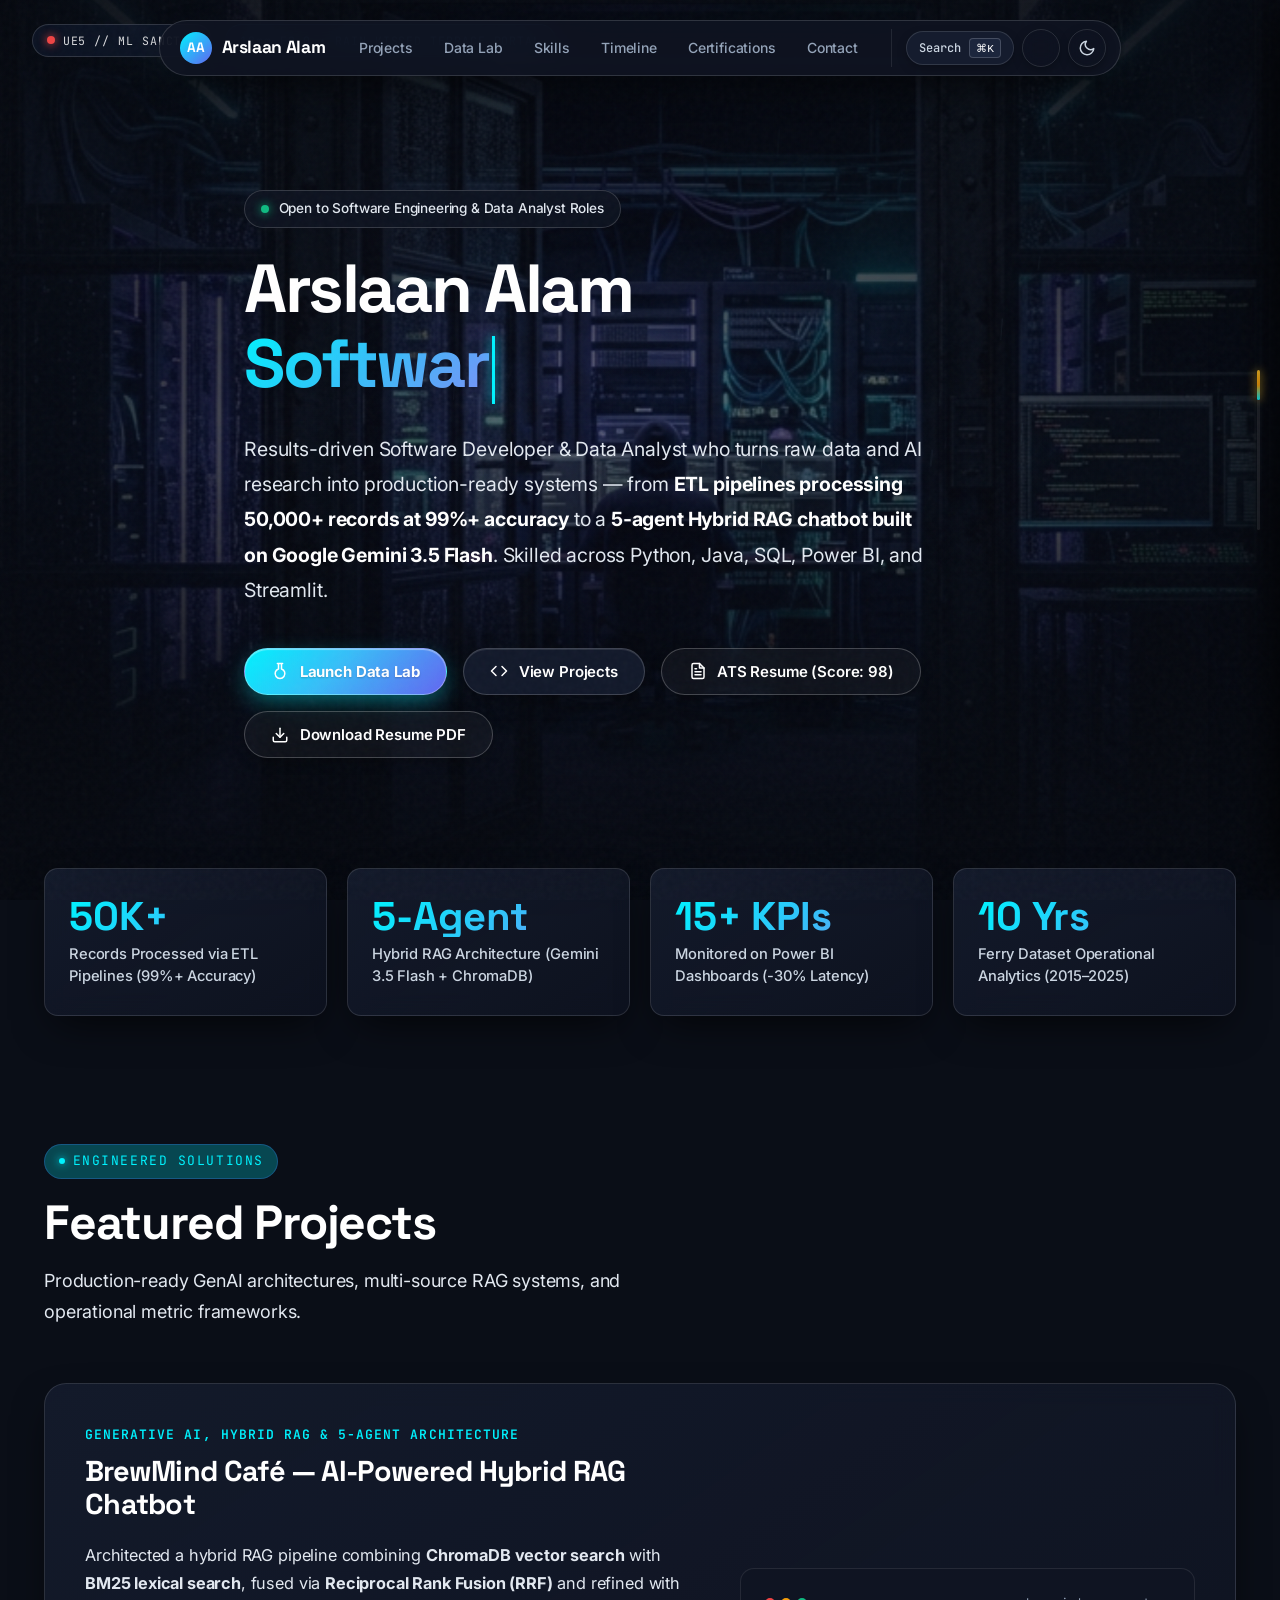
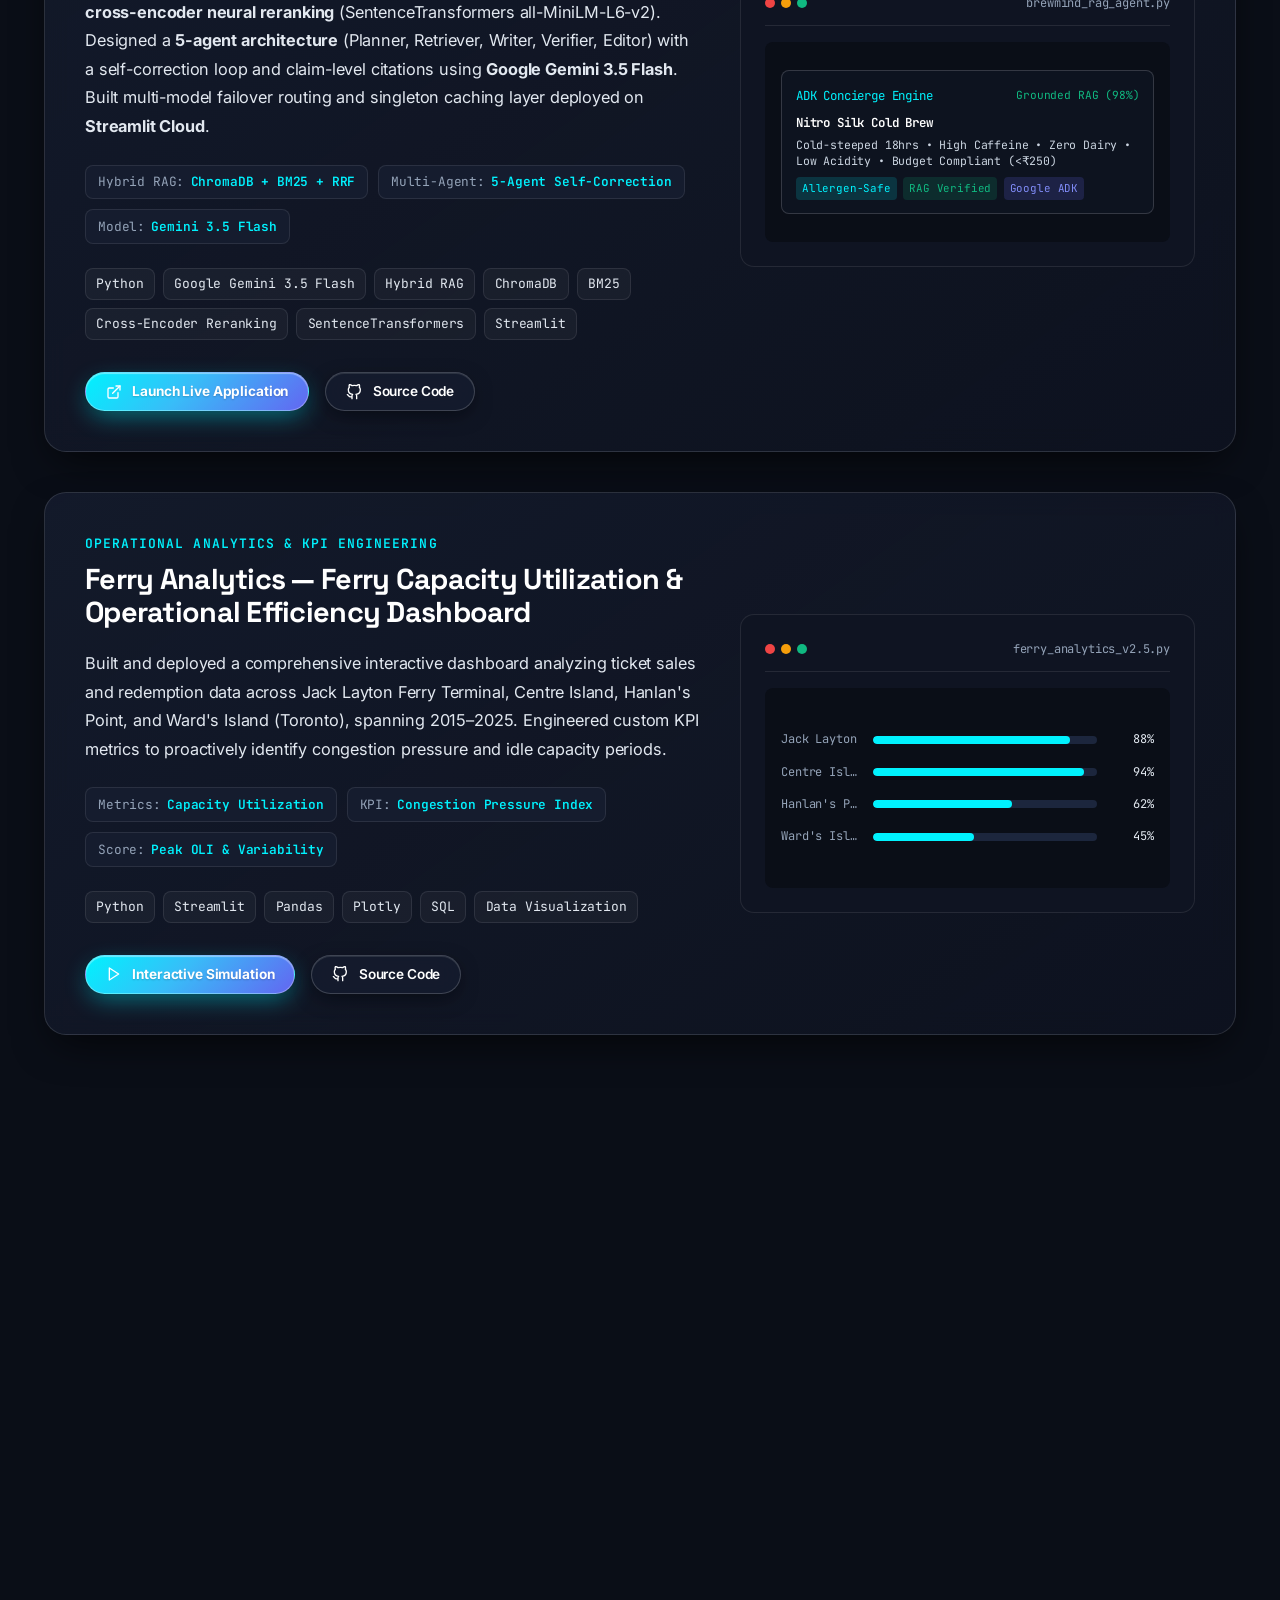
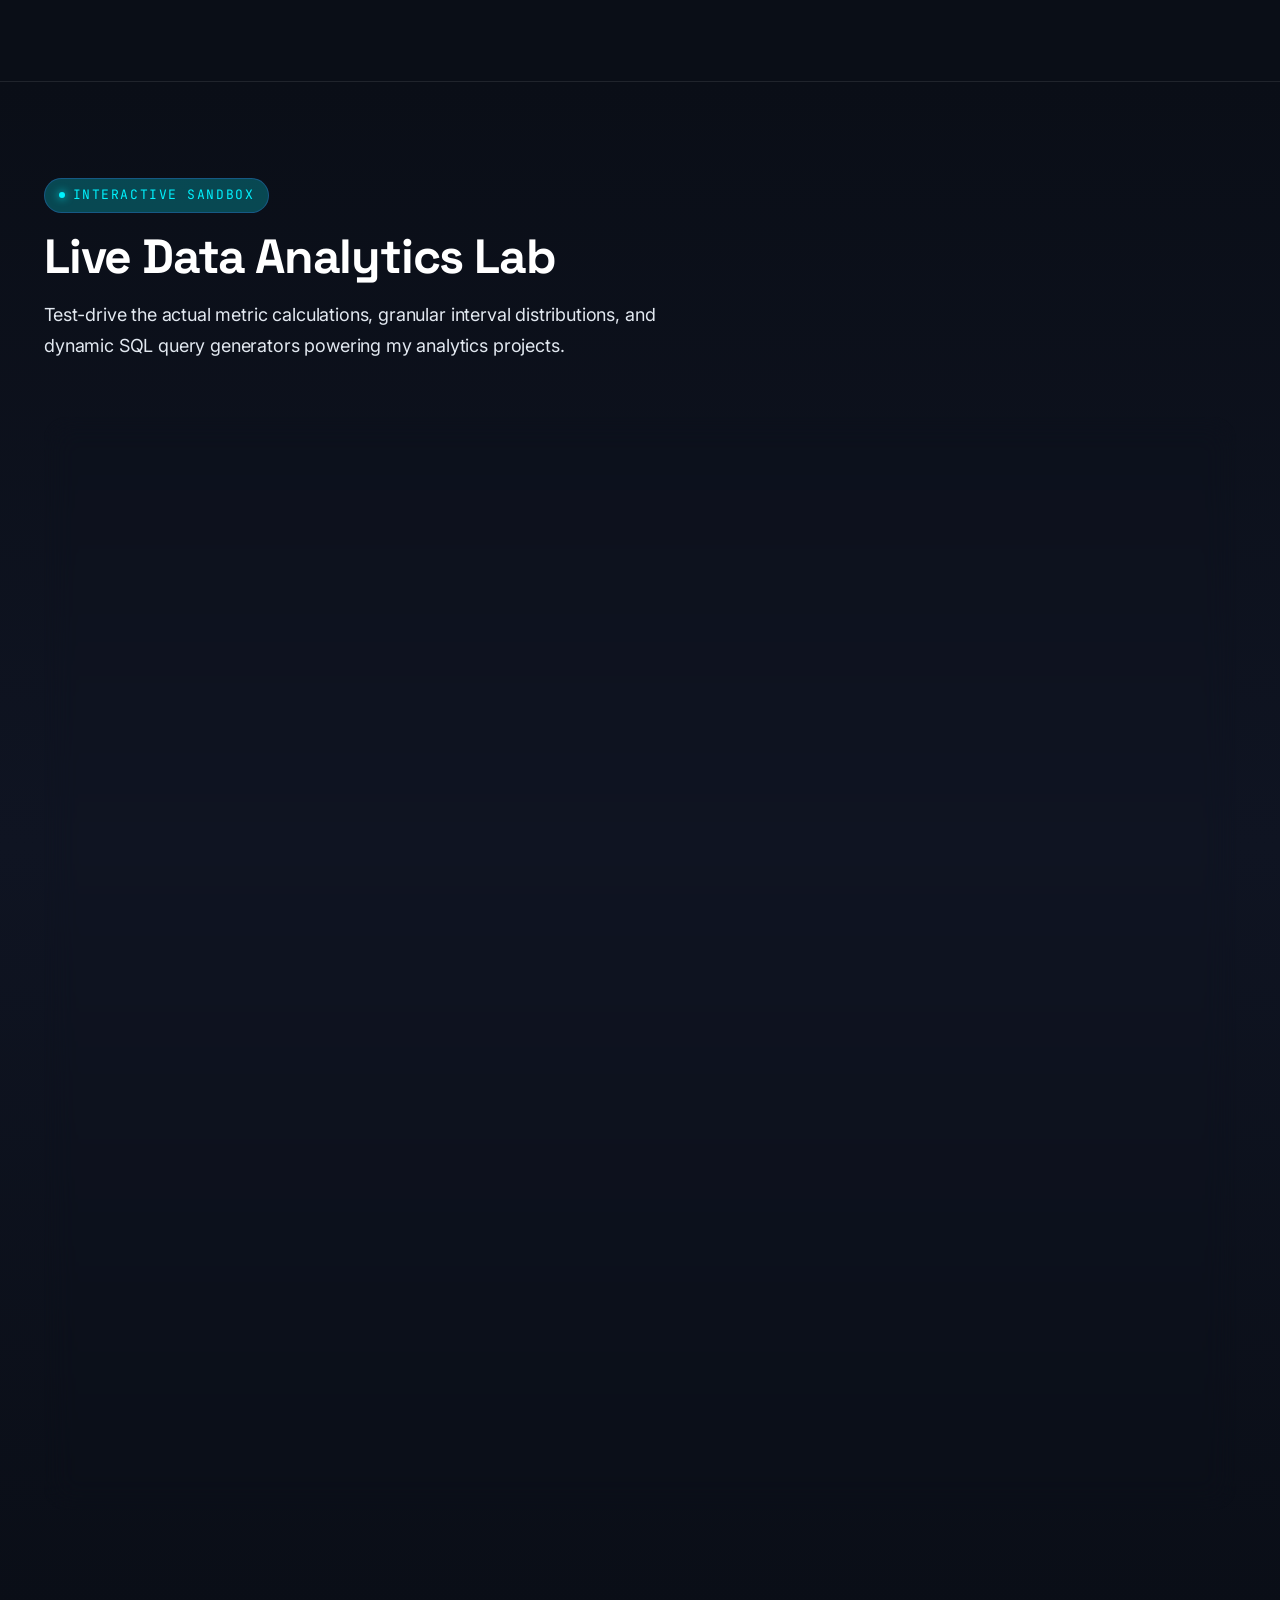
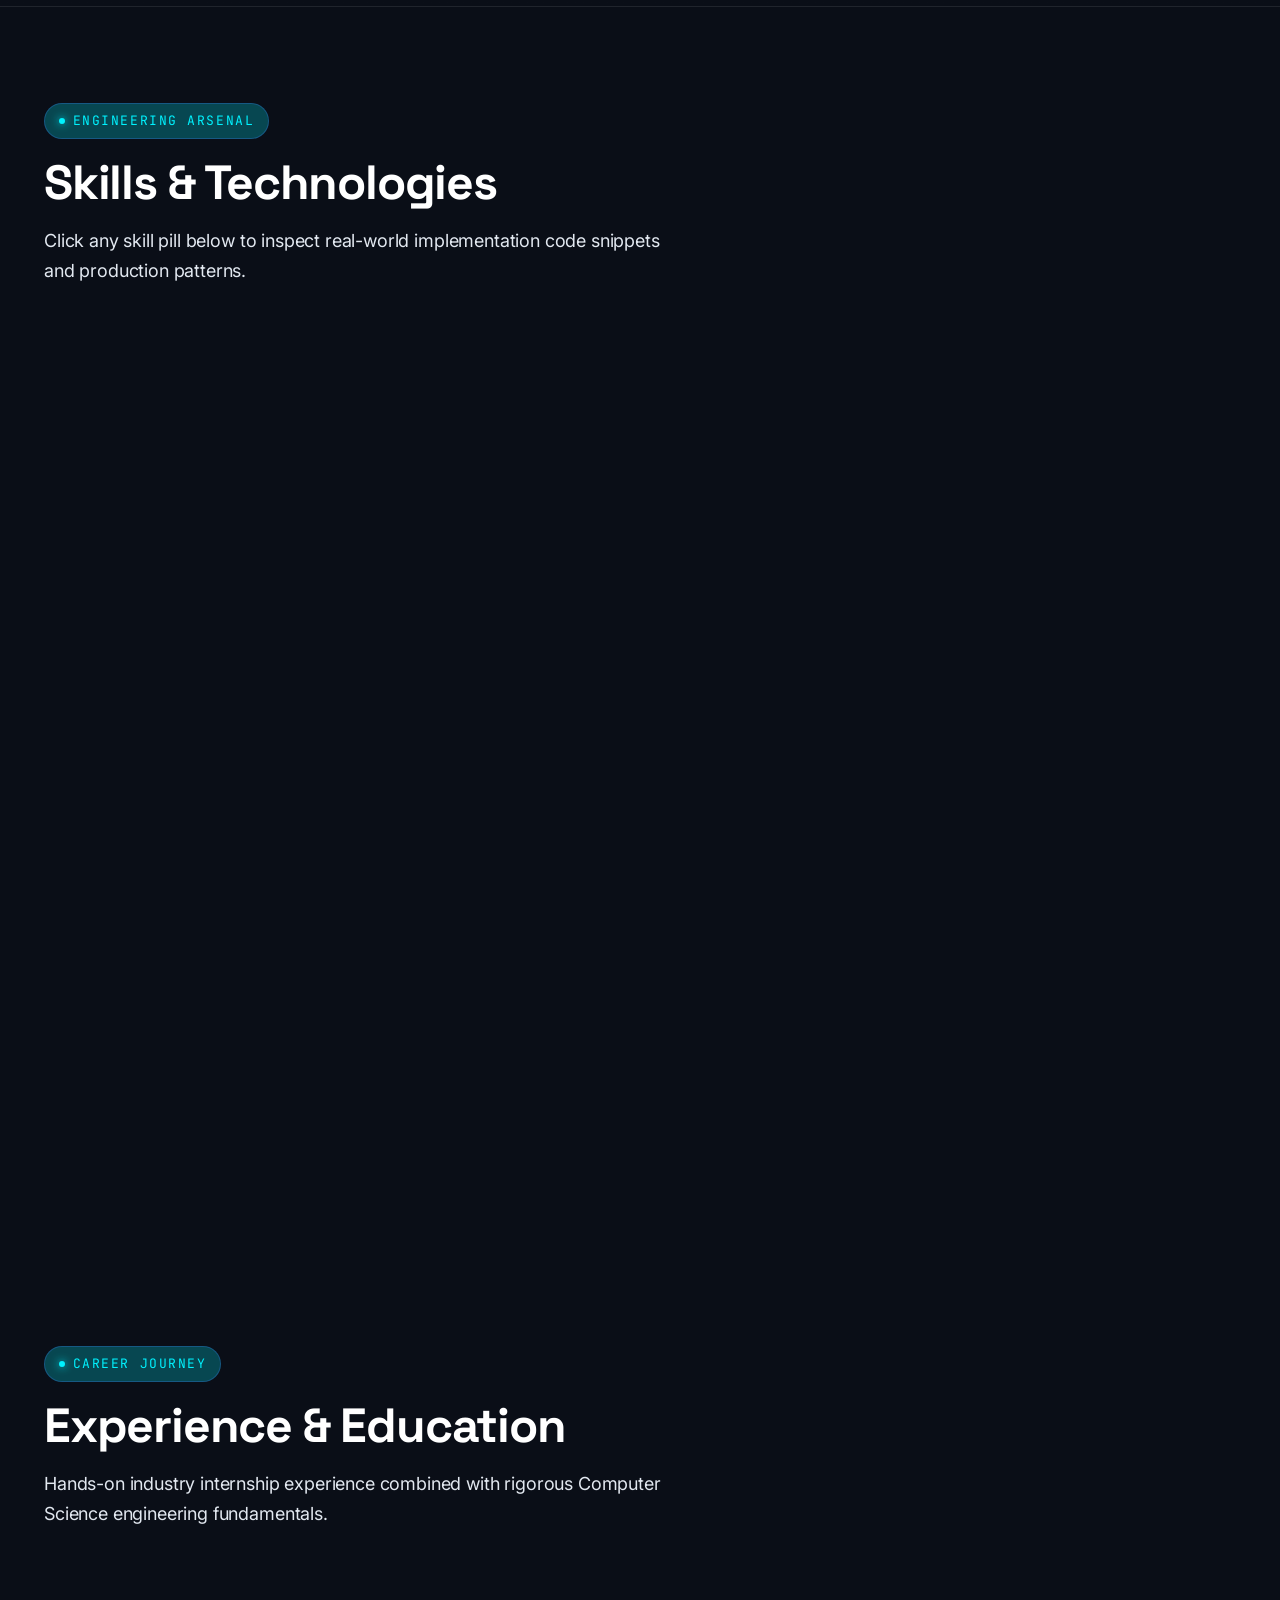
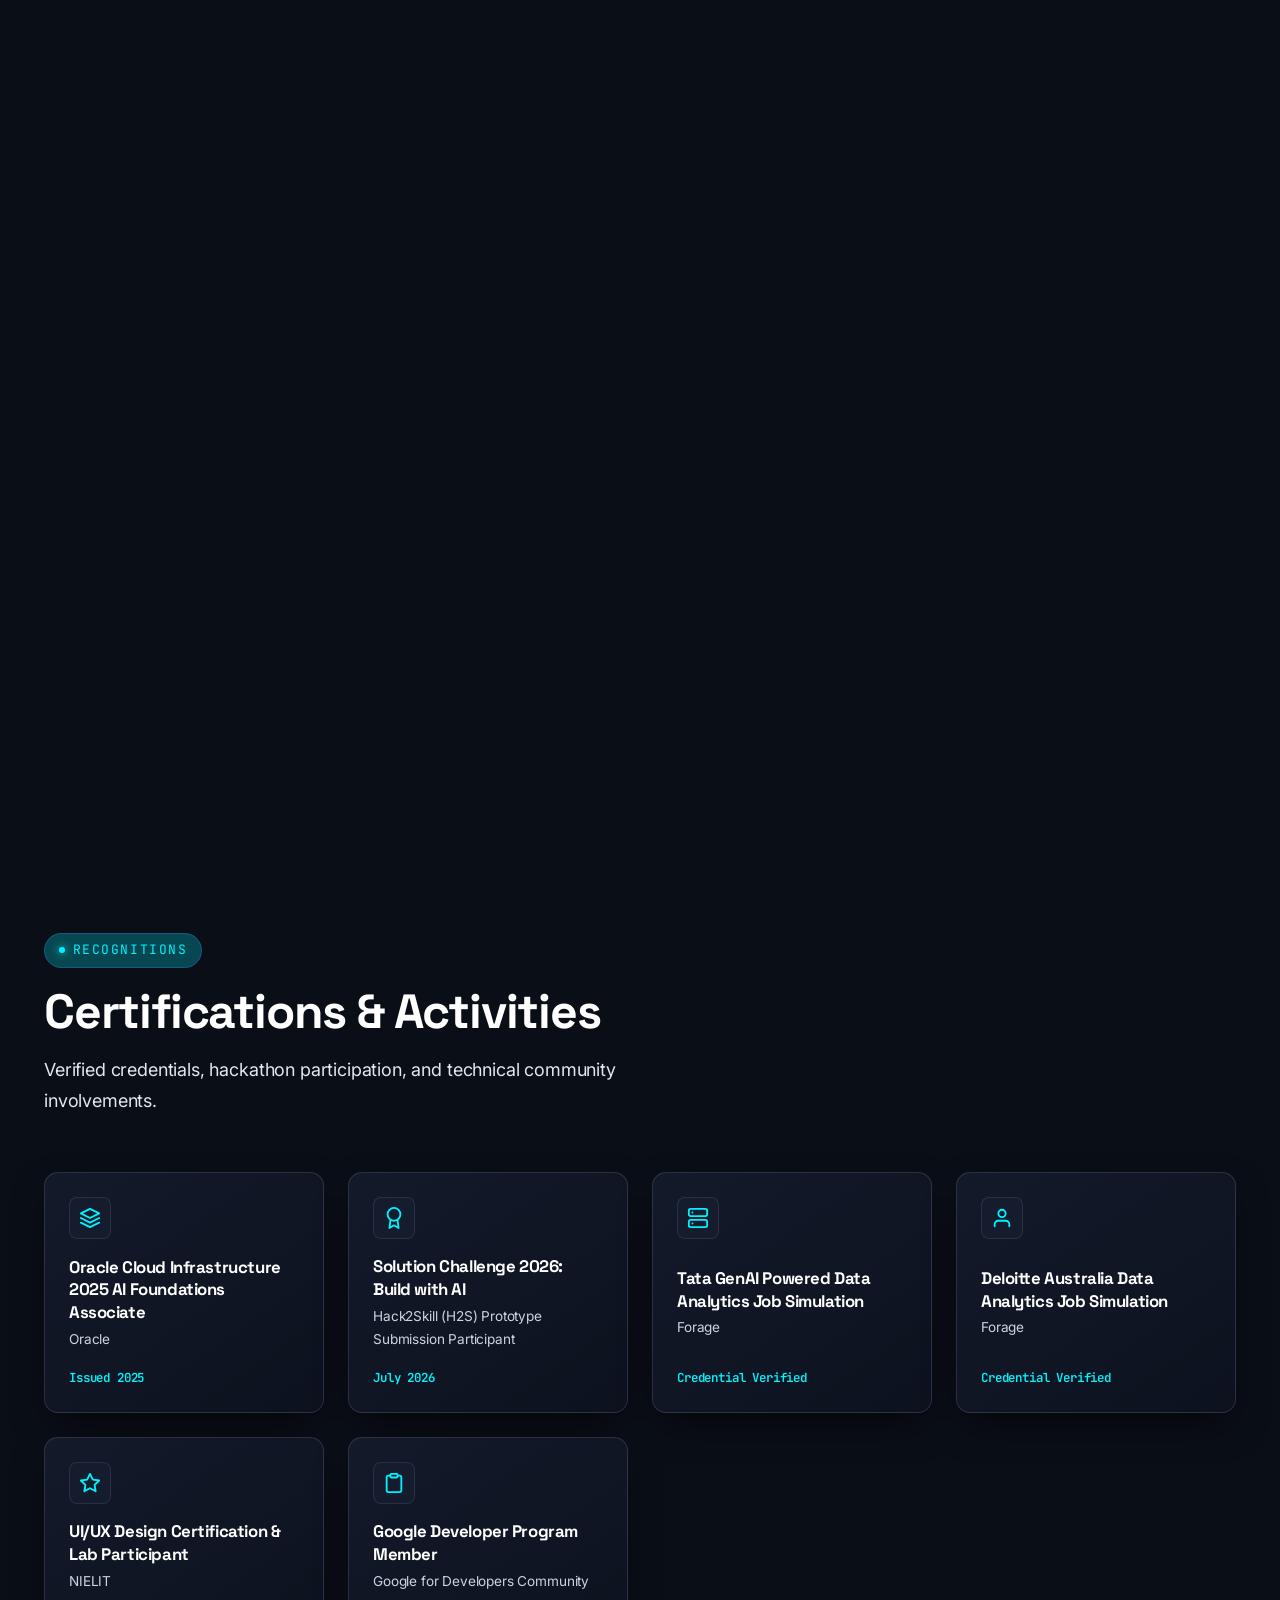
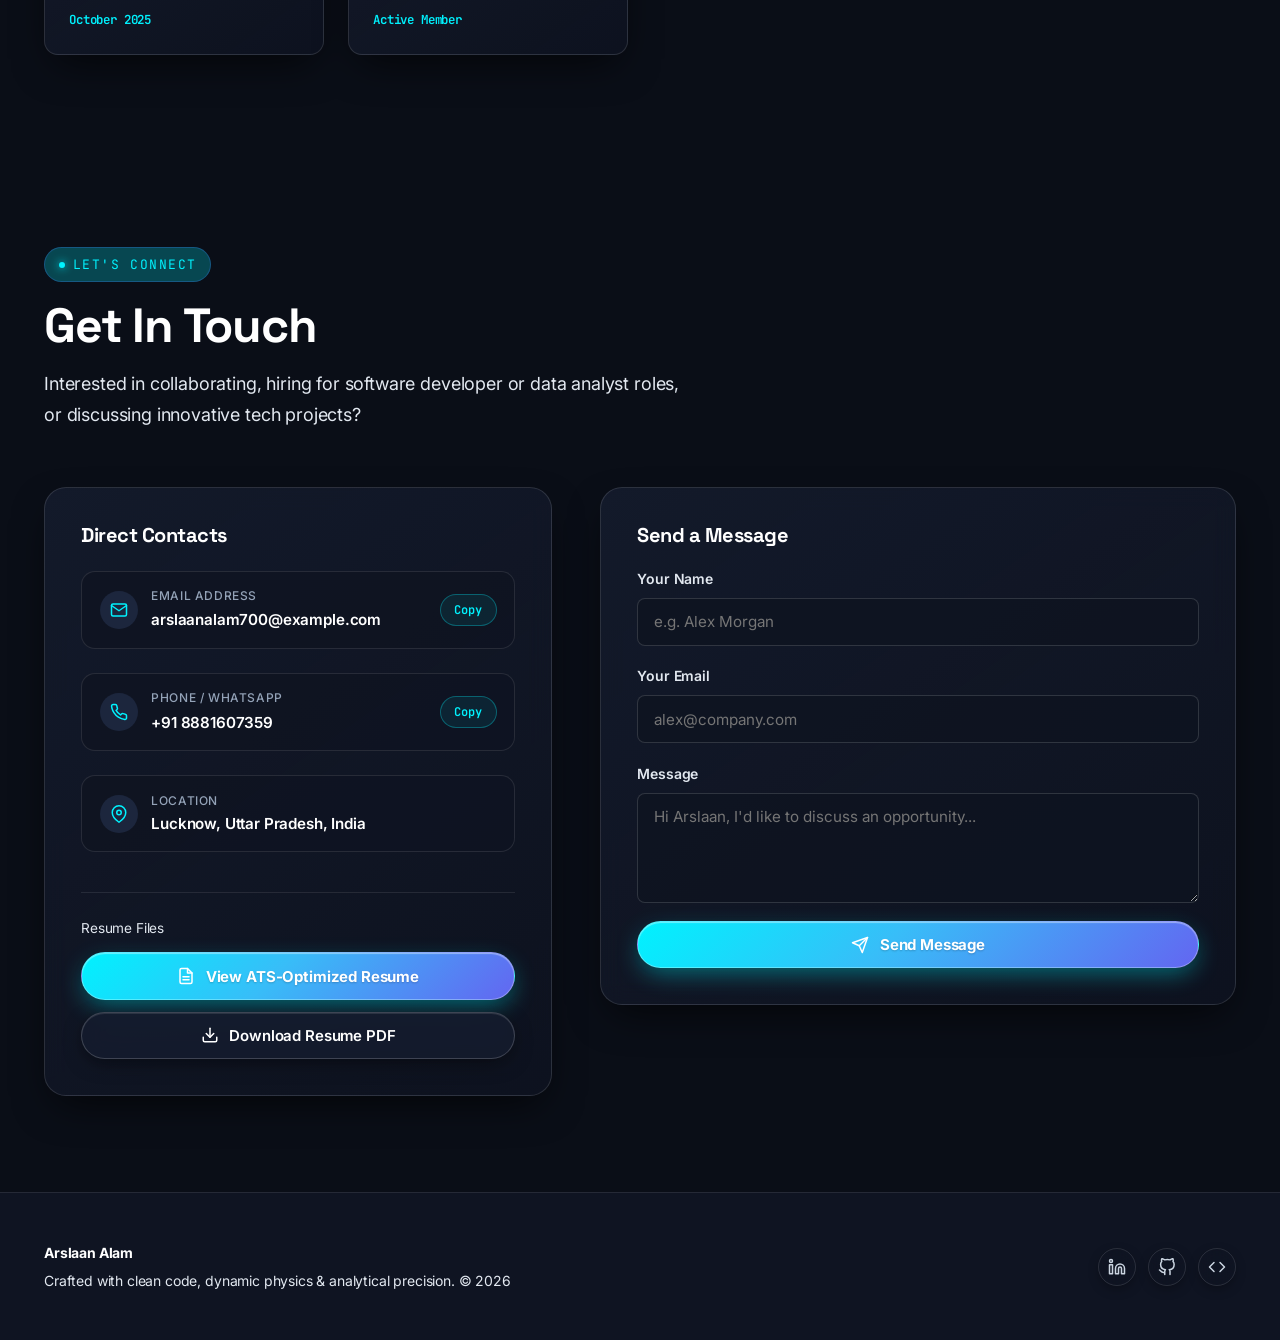
==== commit 91dc1929: "Fix in mobile-nav-drawer CSS" ====
--- a/index.html
+++ b/index.html
@@ -619,7 +619,7 @@
 
     .mobile-nav-drawer {
       position: fixed;
-      top: 0;
+      top: 0 ;
       right: 0;
       bottom: 0;
       width: min(88vw, 360px);
@@ -1842,4 +1842,4 @@
   <script src="data-playground.js?v=20260907_pro_buttons_08"></script>
   <script src="main.js?v=20260907_pro_buttons_08"></script>
 </body>
-</html>+</html>
--- a/style.css
+++ b/style.css
@@ -1740,7 +1740,7 @@
 }
 
 .form-group {
-  display: flex;
+  display: flex ;
   flex-direction: column;
   gap: 0.45rem;
   margin-bottom: 1.15rem;
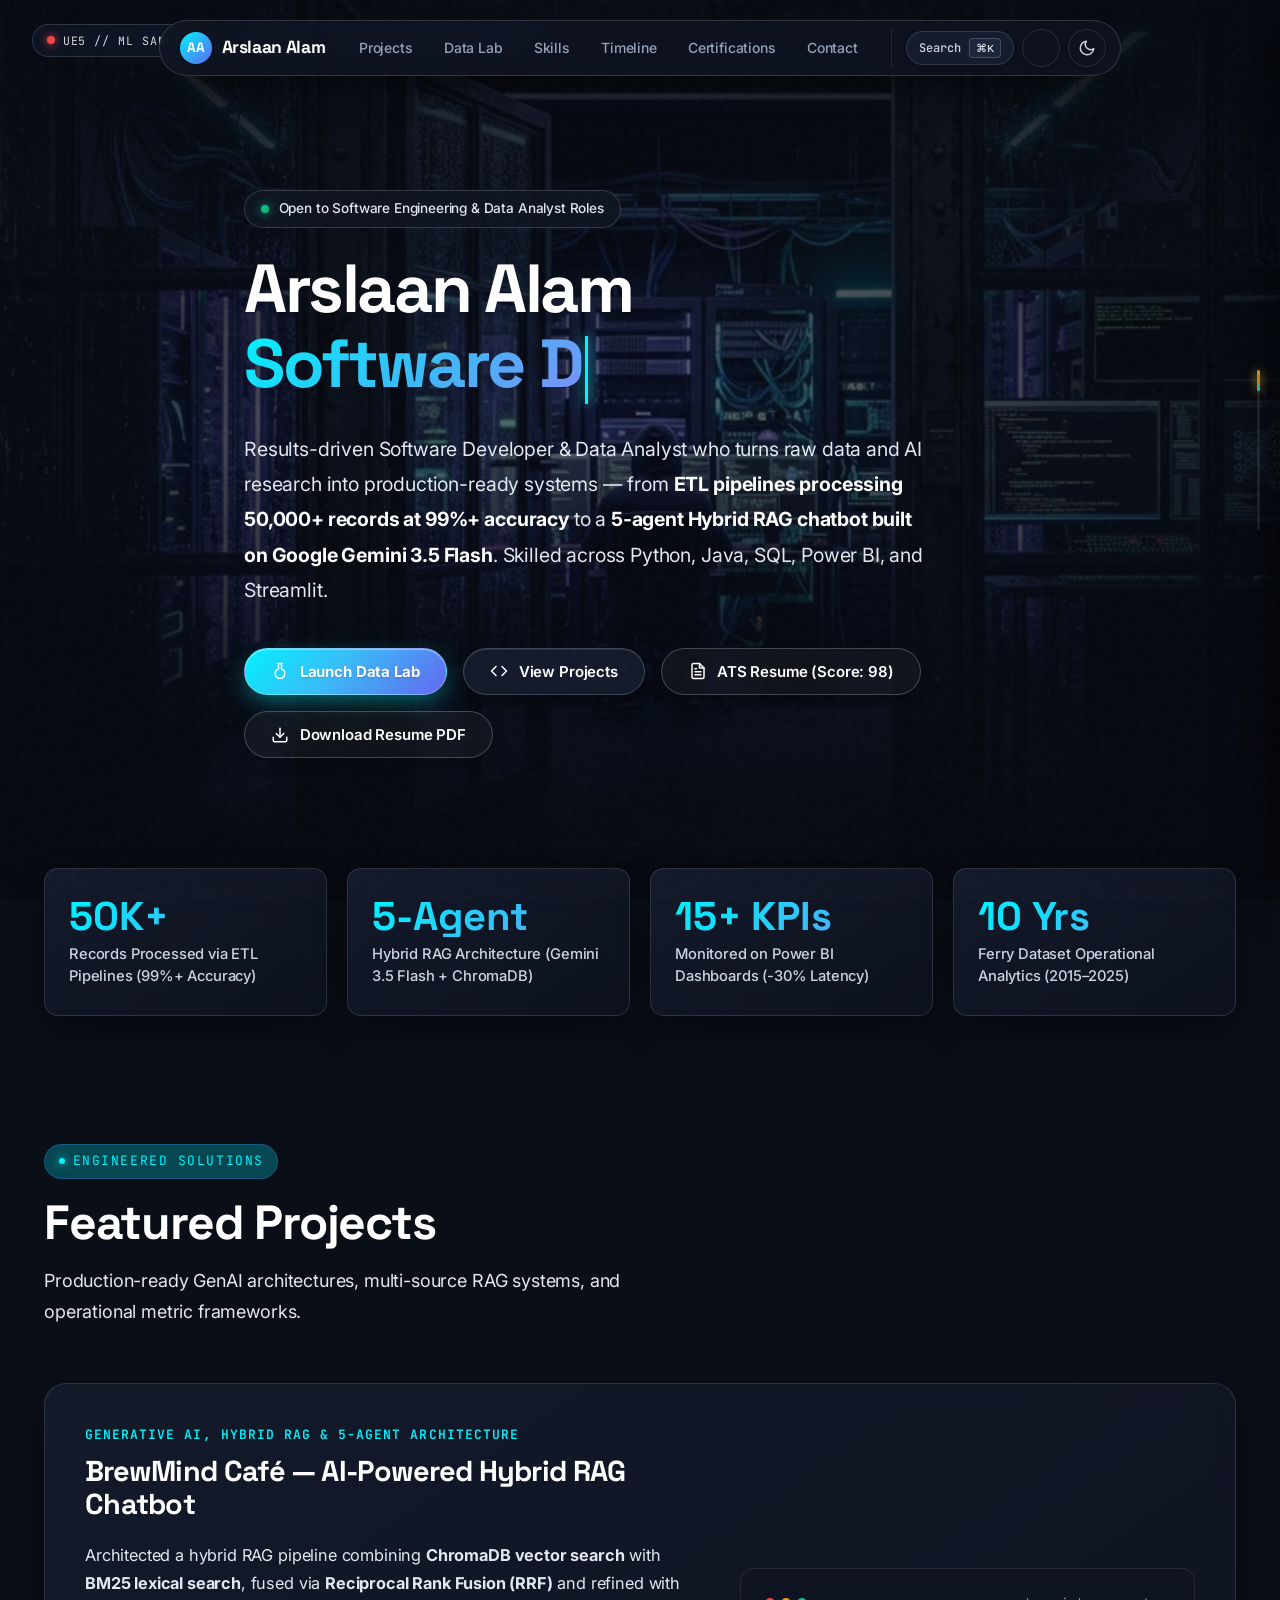
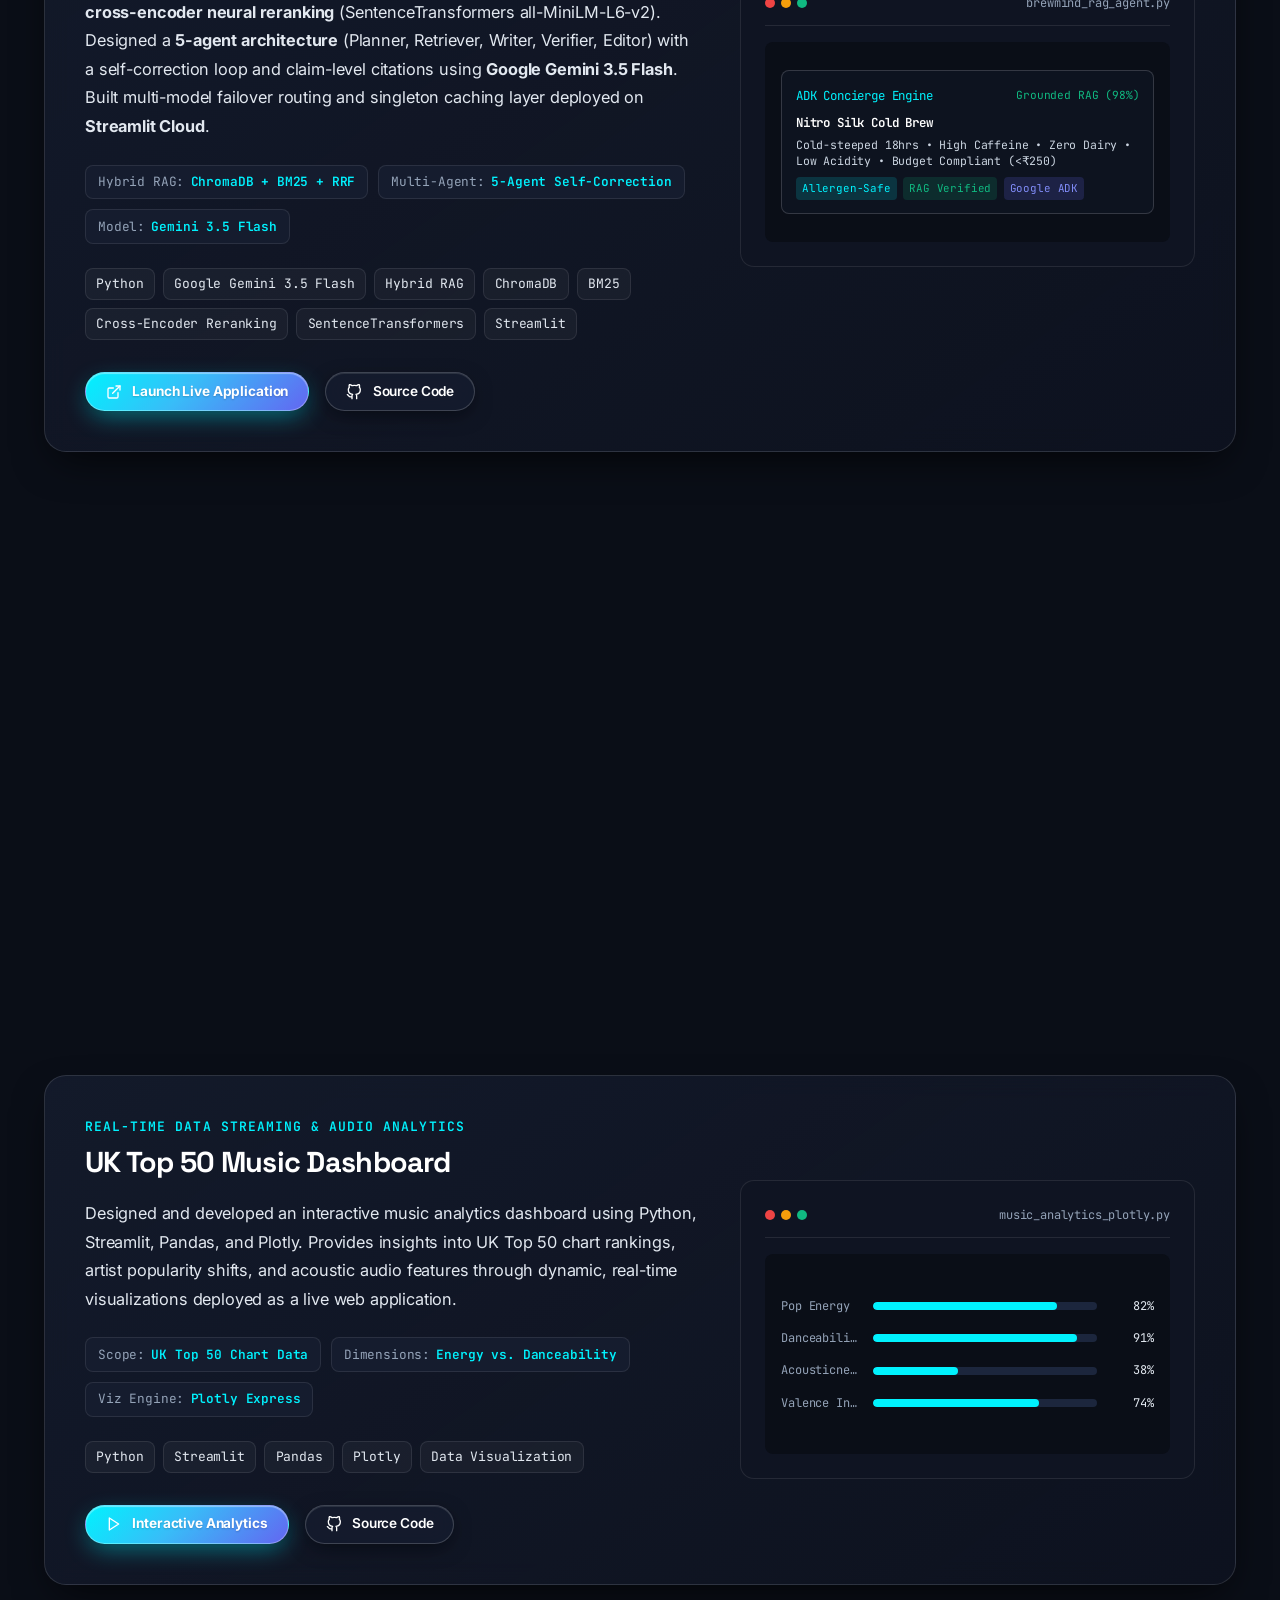
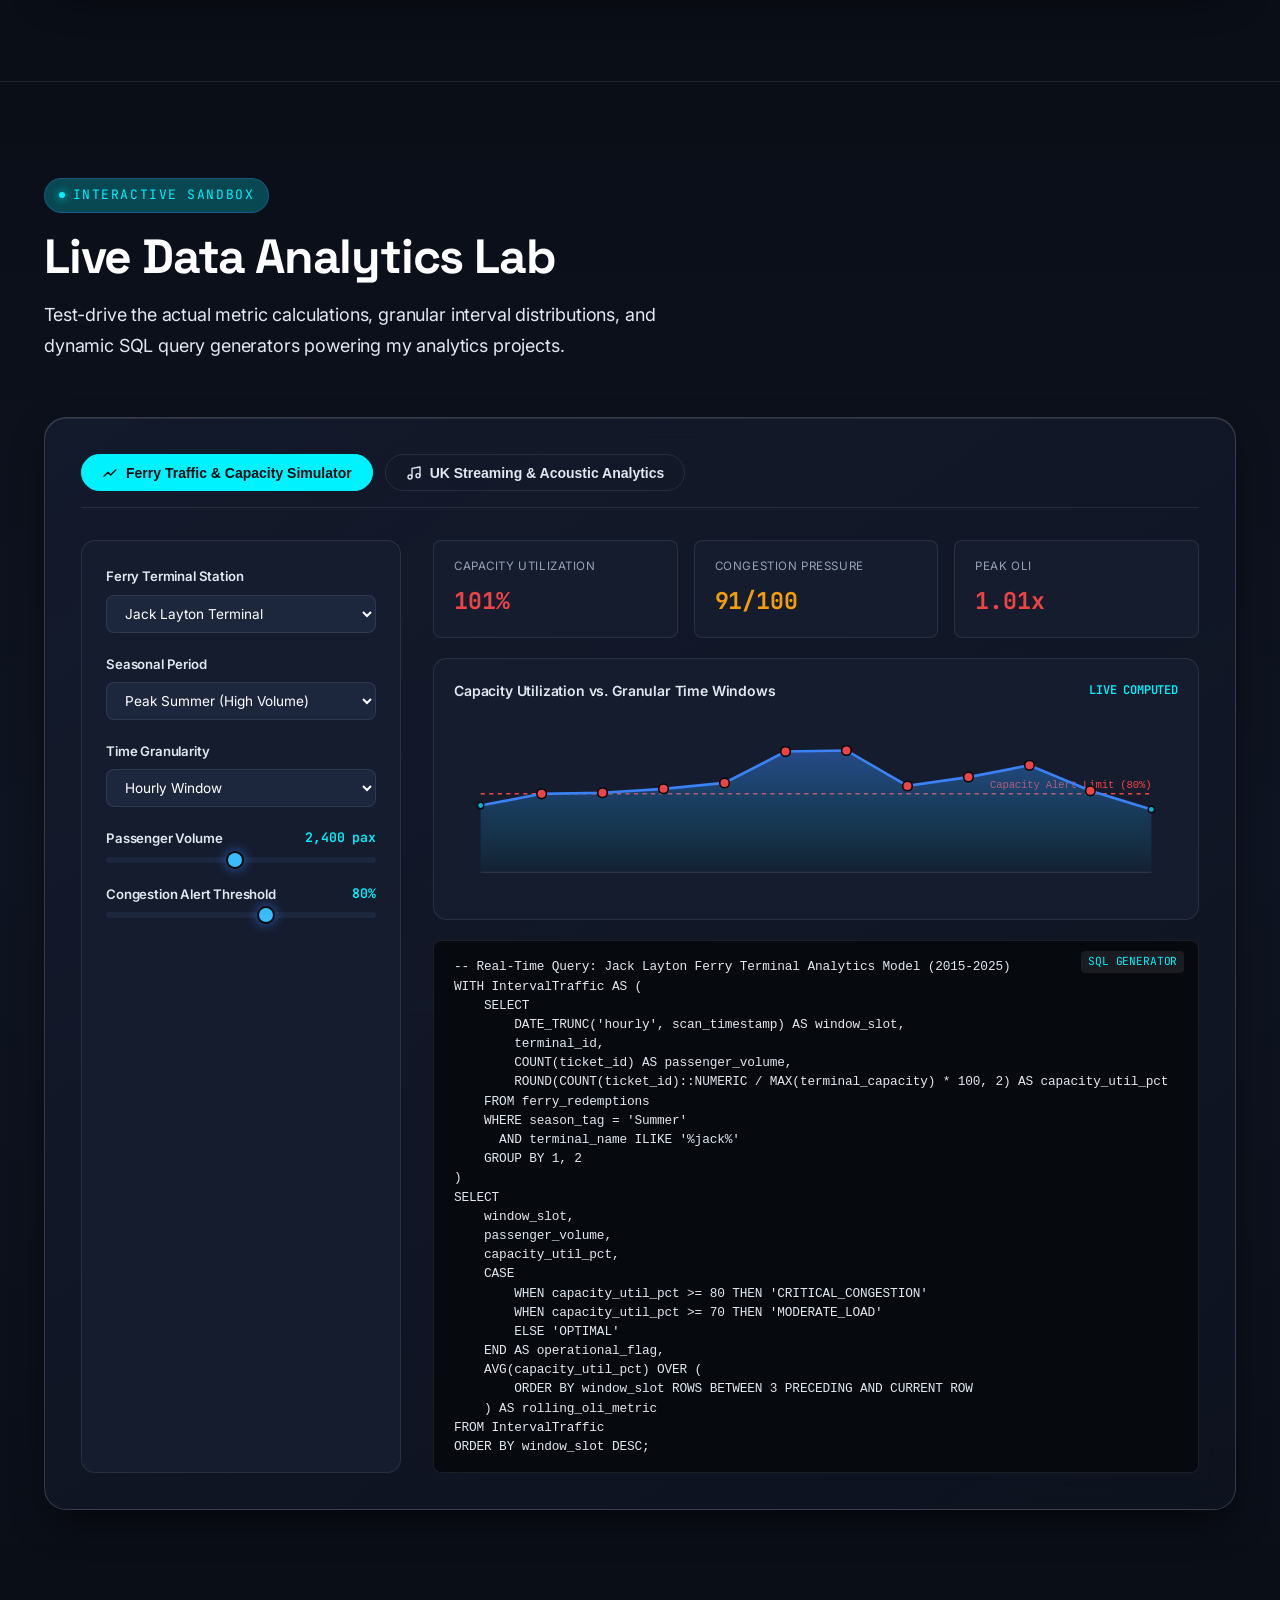
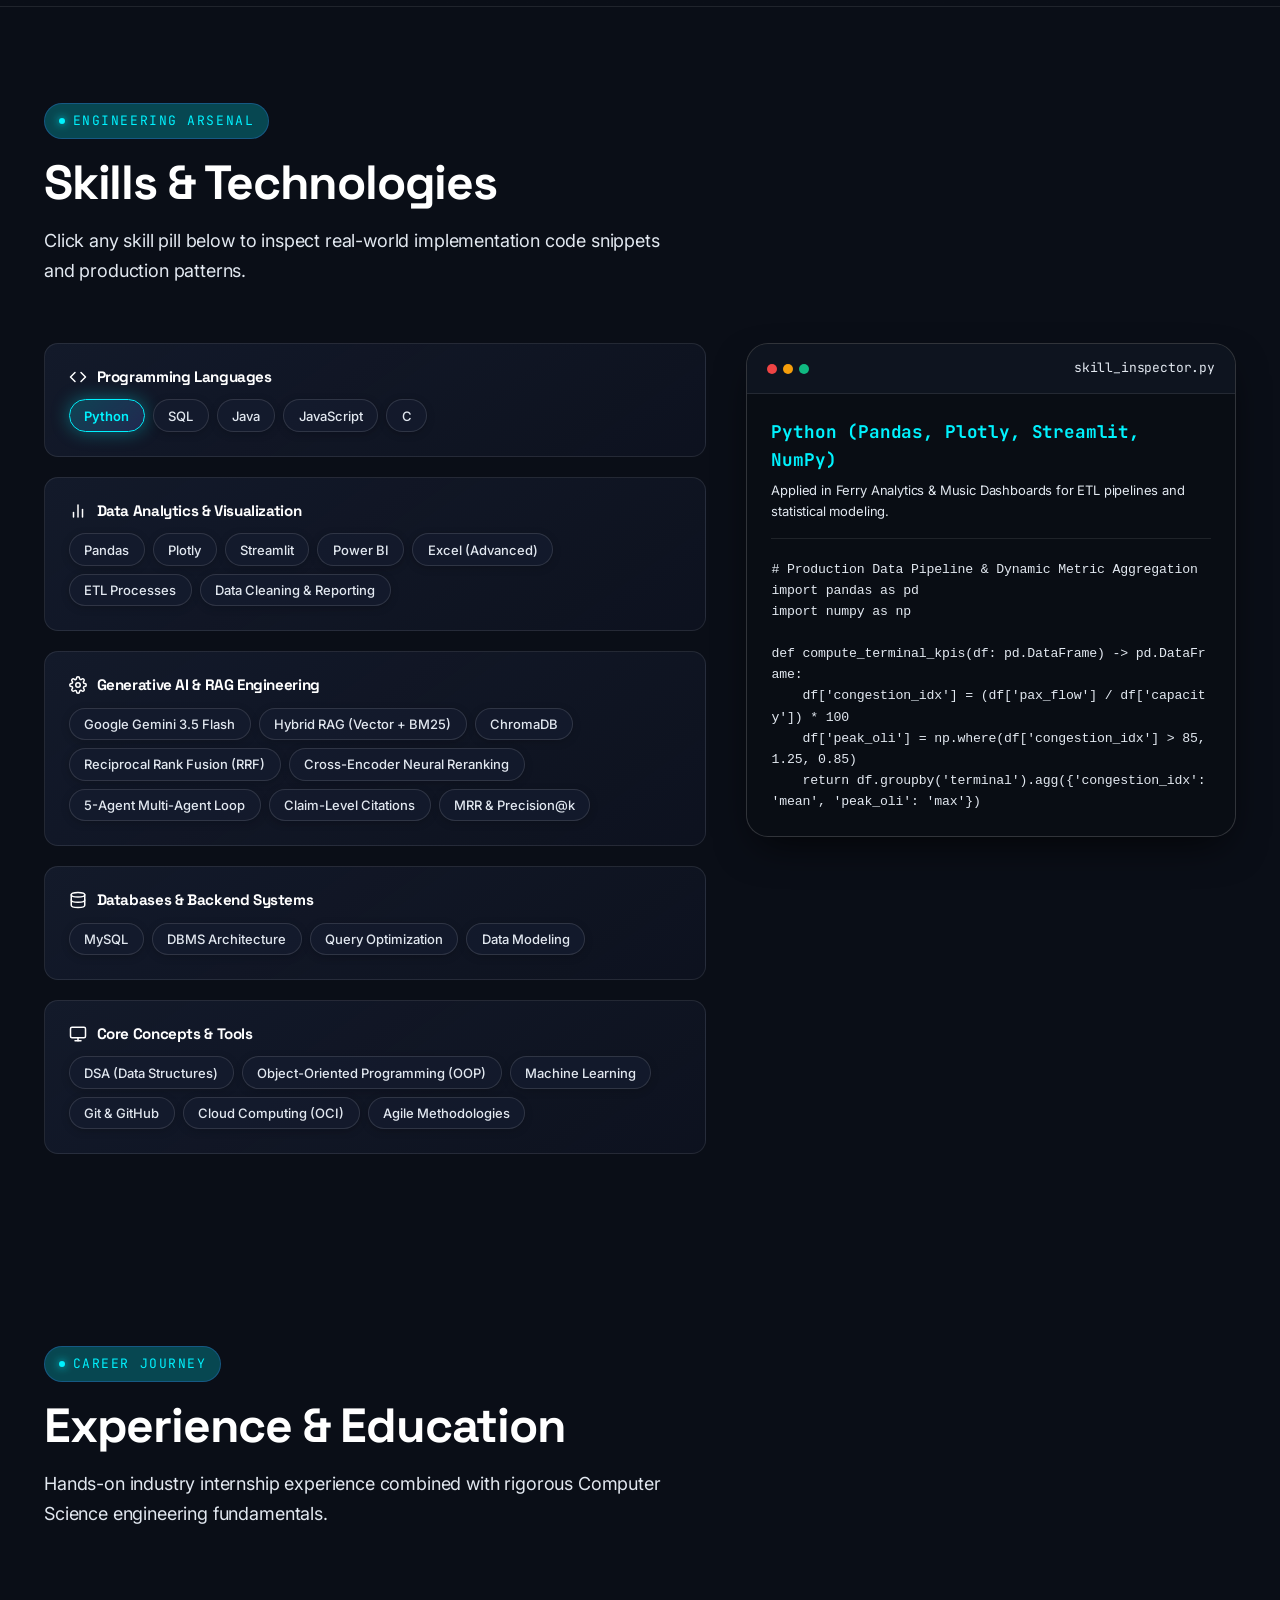
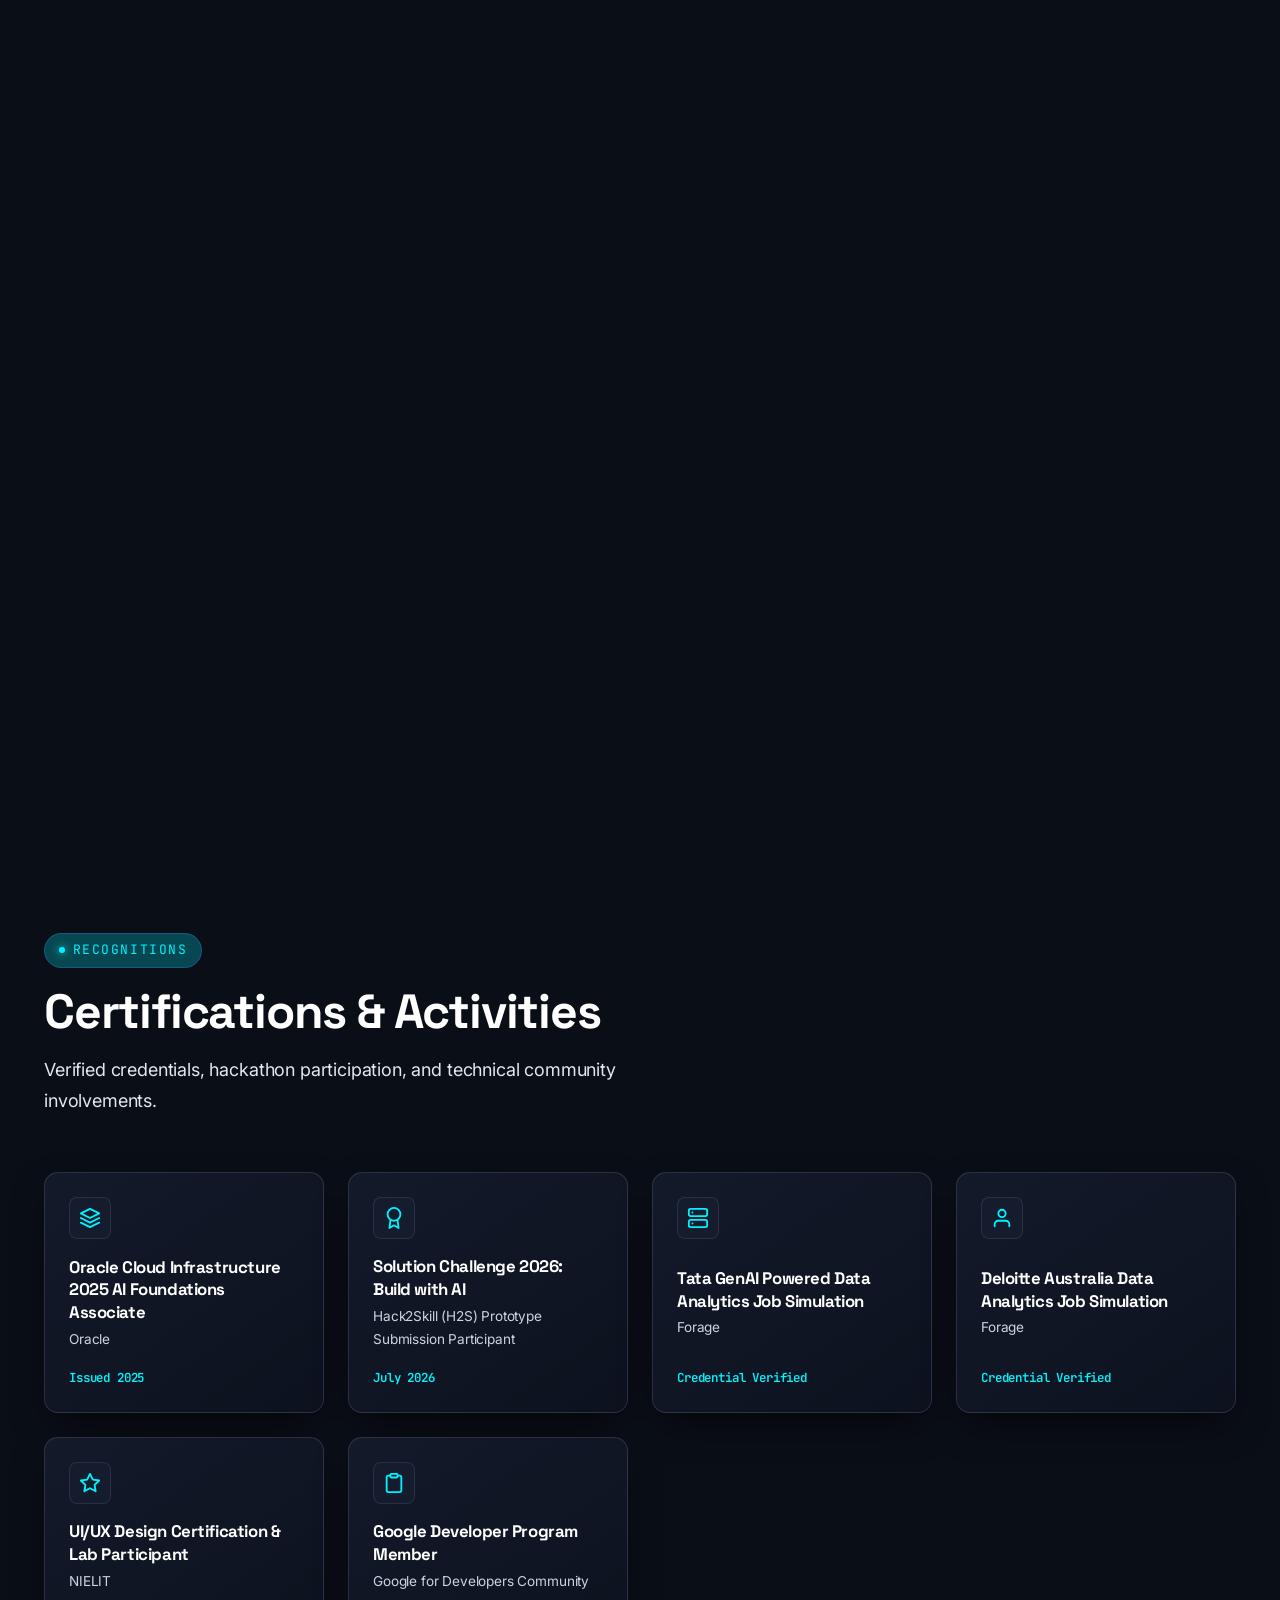
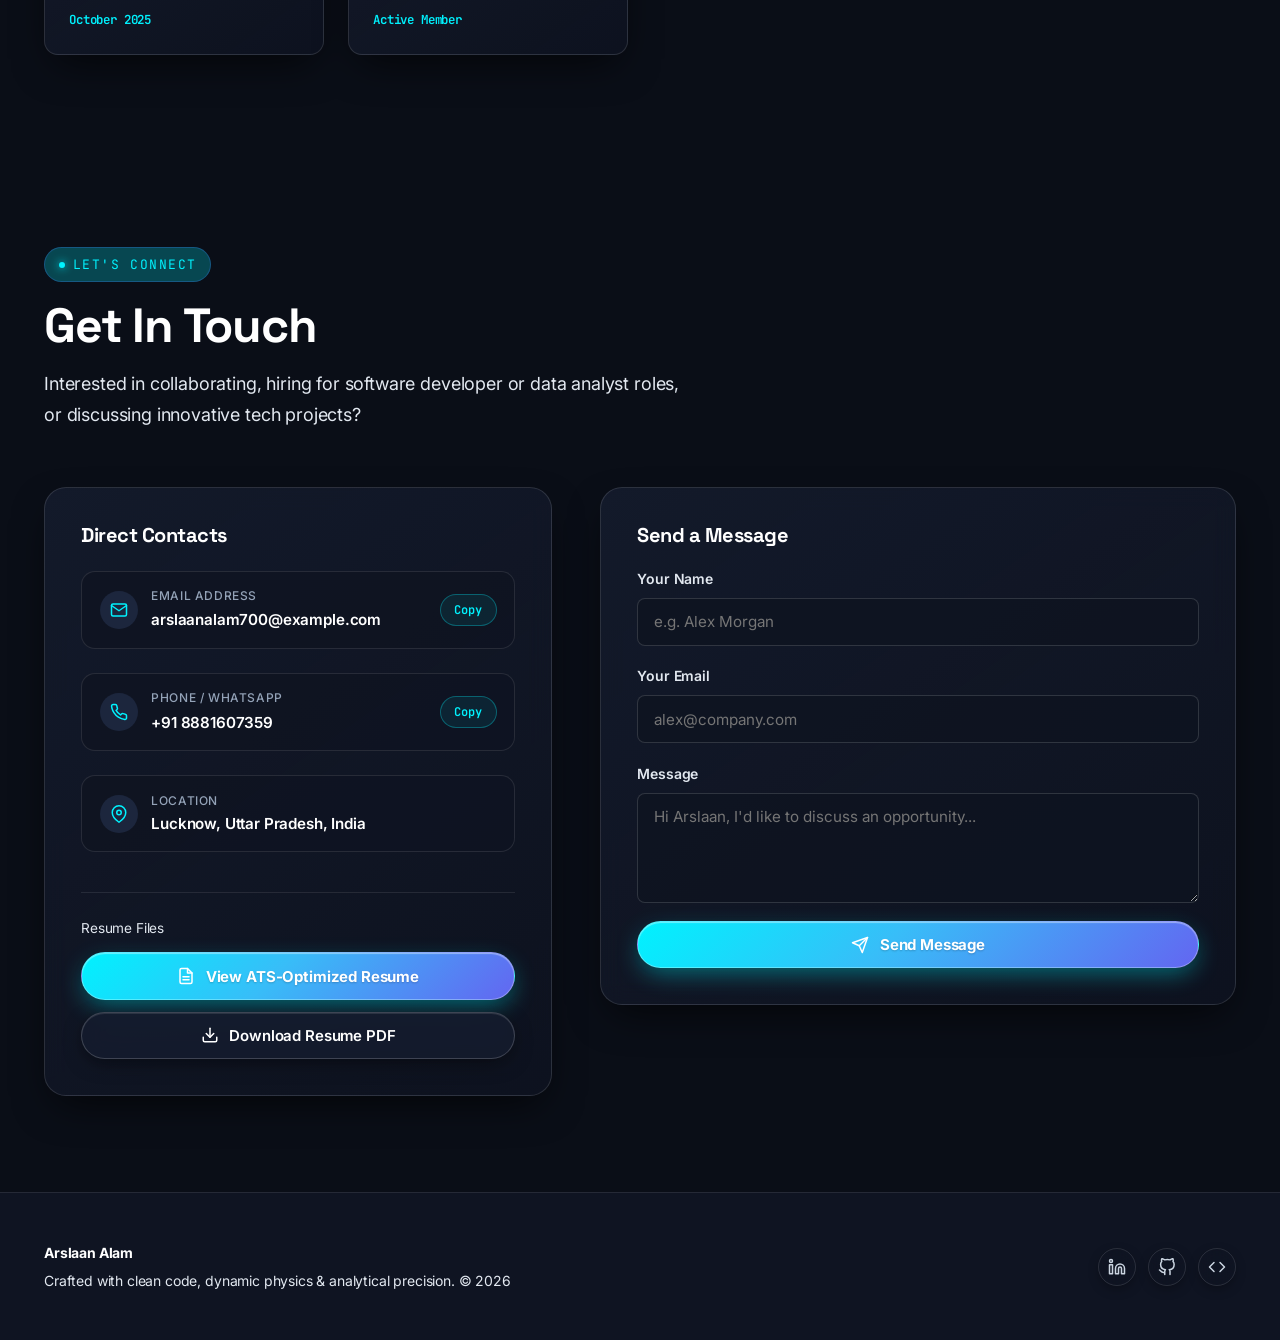
==== commit fb15faef: "Fix in style tag for portfolio master theme" ====
--- a/index.html
+++ b/index.html
@@ -22,7 +22,7 @@
   <link rel="stylesheet" href="style.css?v=20260907_pro_buttons_08">
   
   <!-- Direct Inline Theme Guarantee (Bypasses all browser caching) -->
-  <style id="portfolio-master-theme">
+  <style id ="portfolio-master-theme">
     @import url('https://fonts.googleapis.com/css2?family=Inter:wght@300;400;500;600;700;800&family=JetBrains+Mono:wght@400;500;600;700&family=Plus+Jakarta+Sans:wght@400;500;600;700;800&family=Space+Grotesk:wght@500;600;700;800&display=swap');
 
     /* === SHARED TYPOGRAPHY & TRANSITIONS === */
